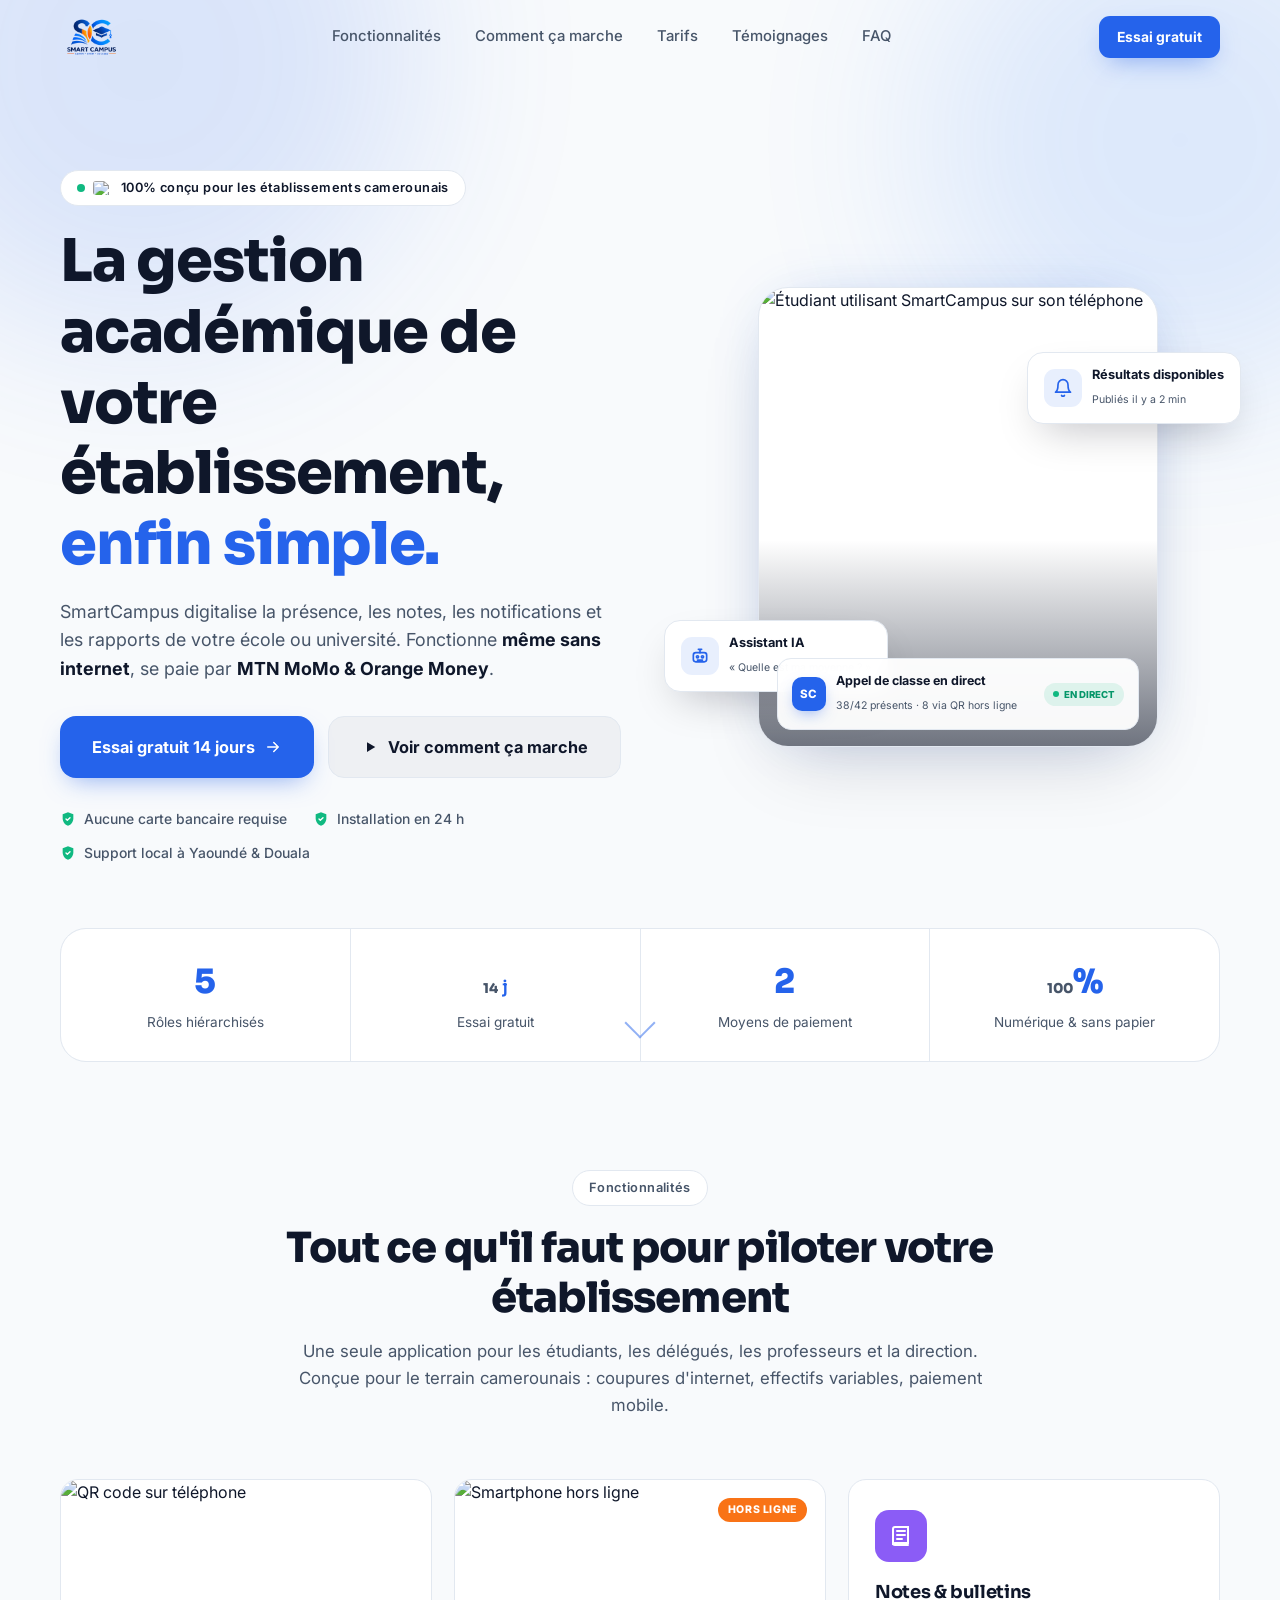
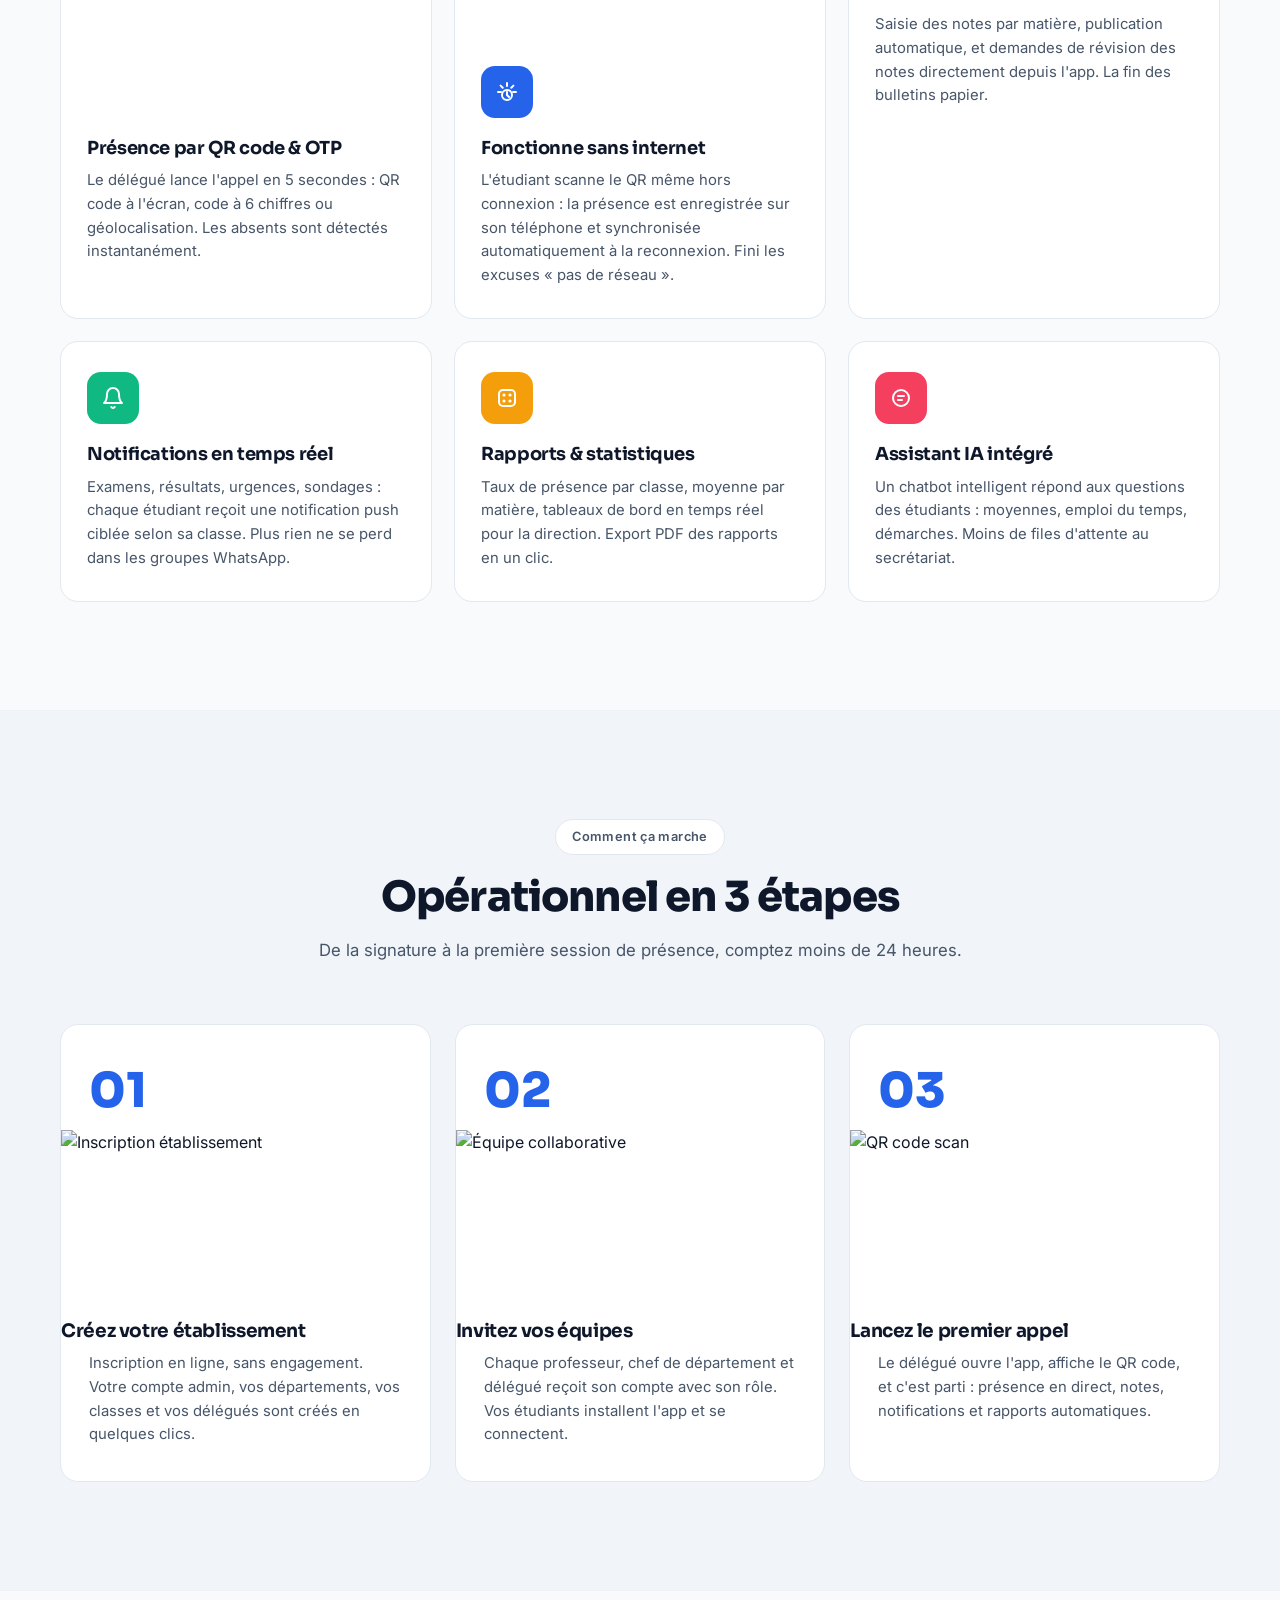
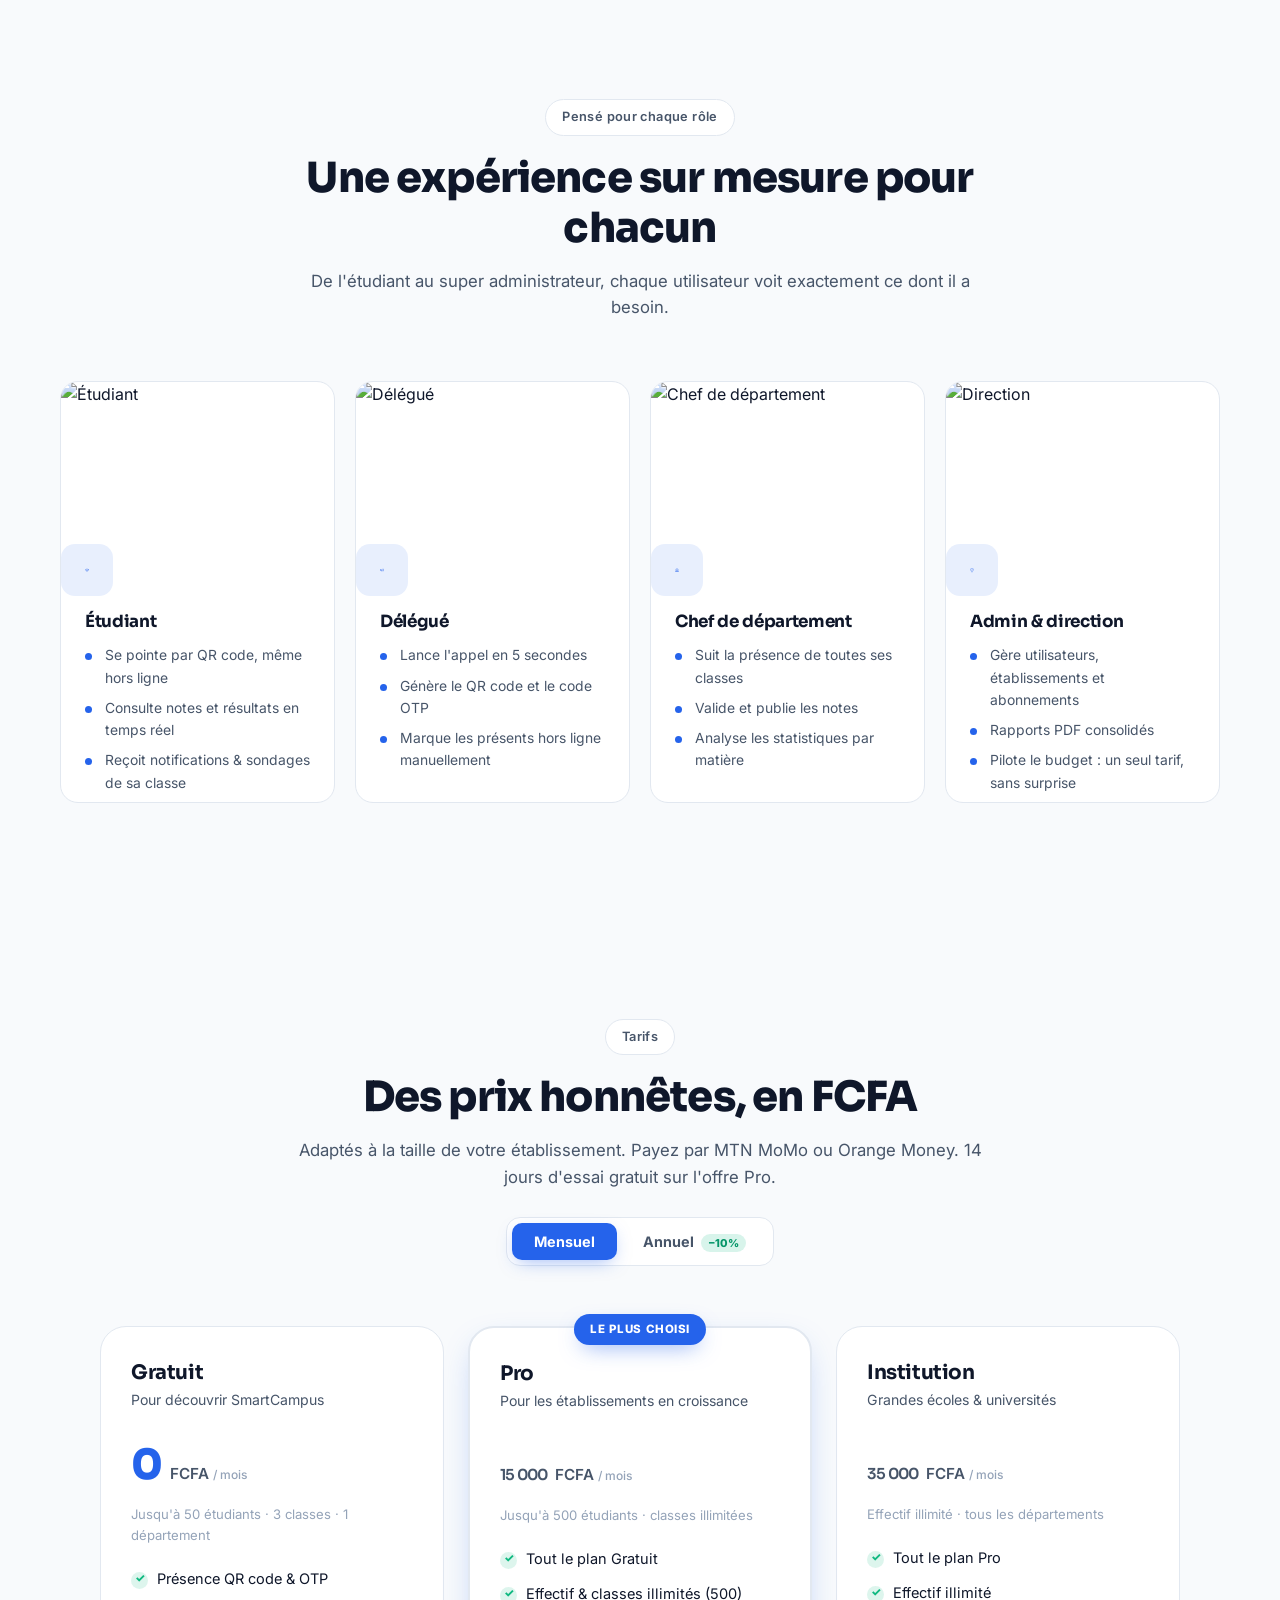
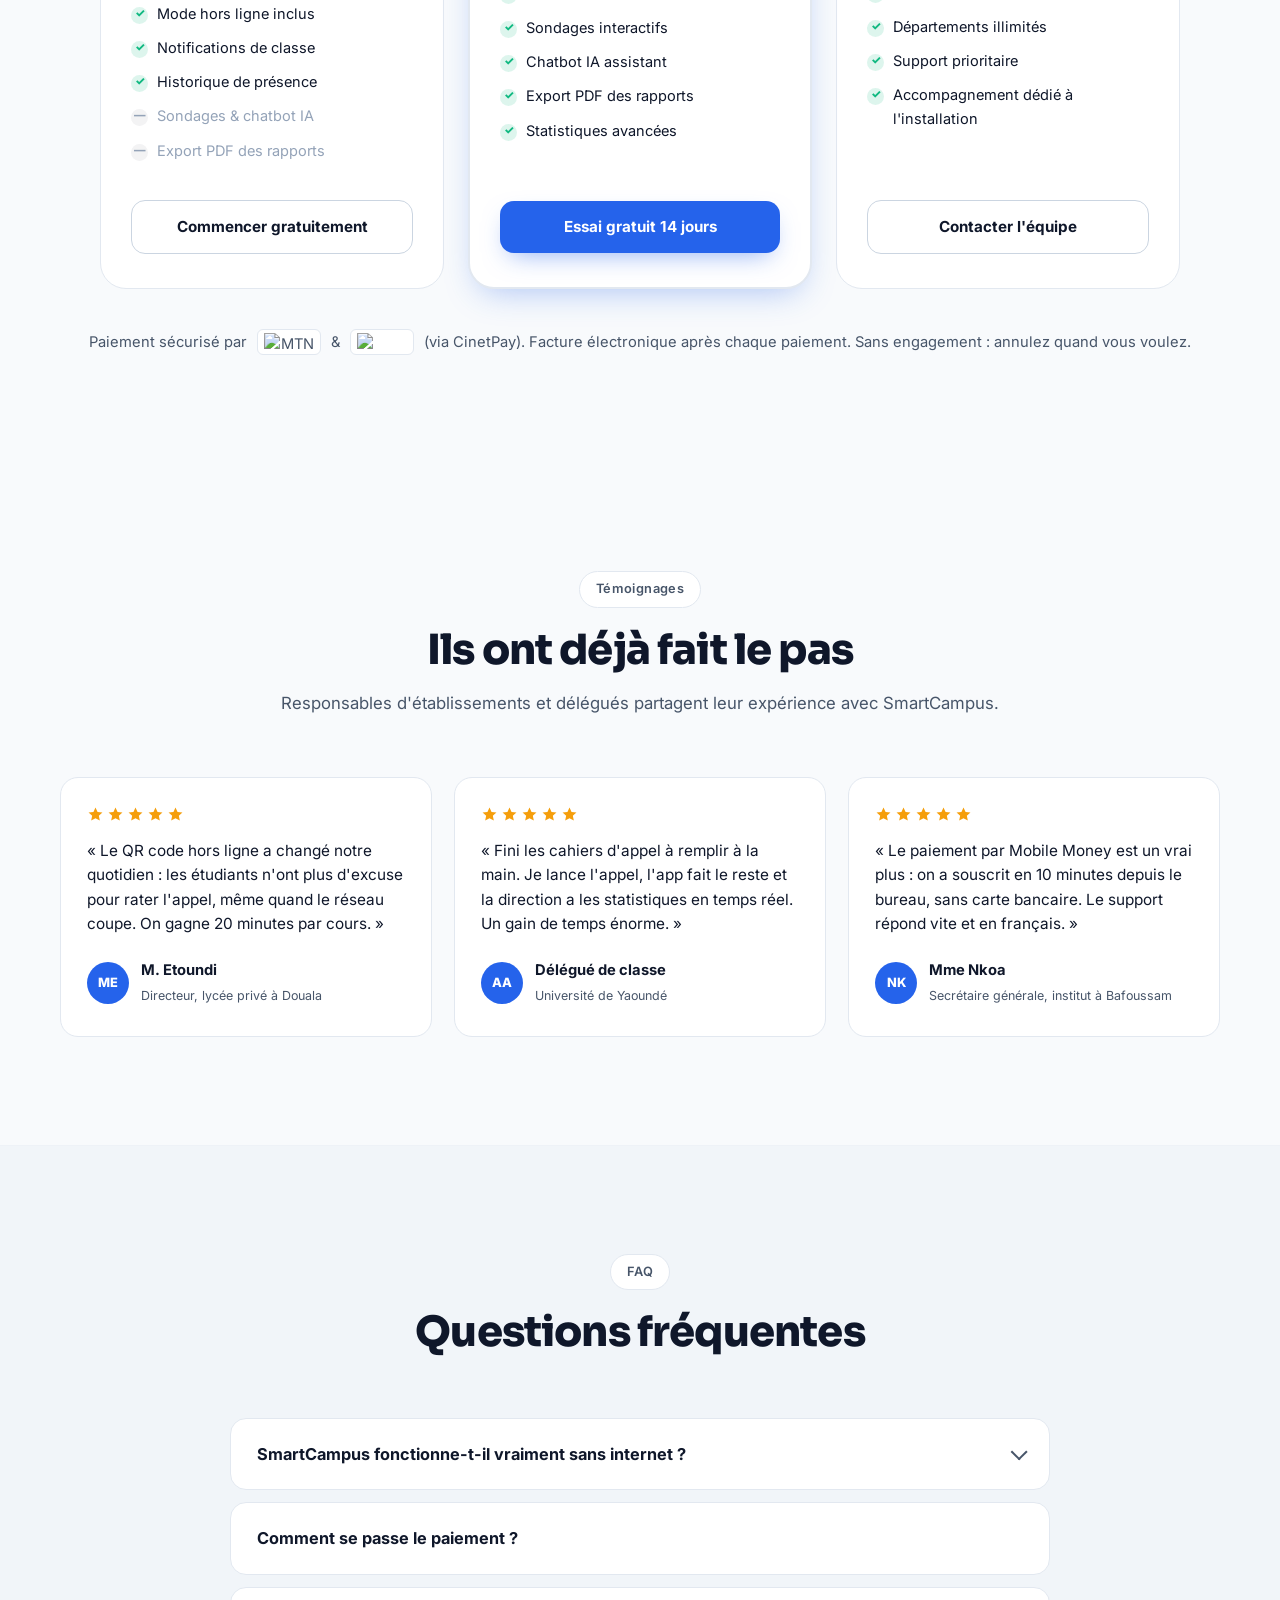
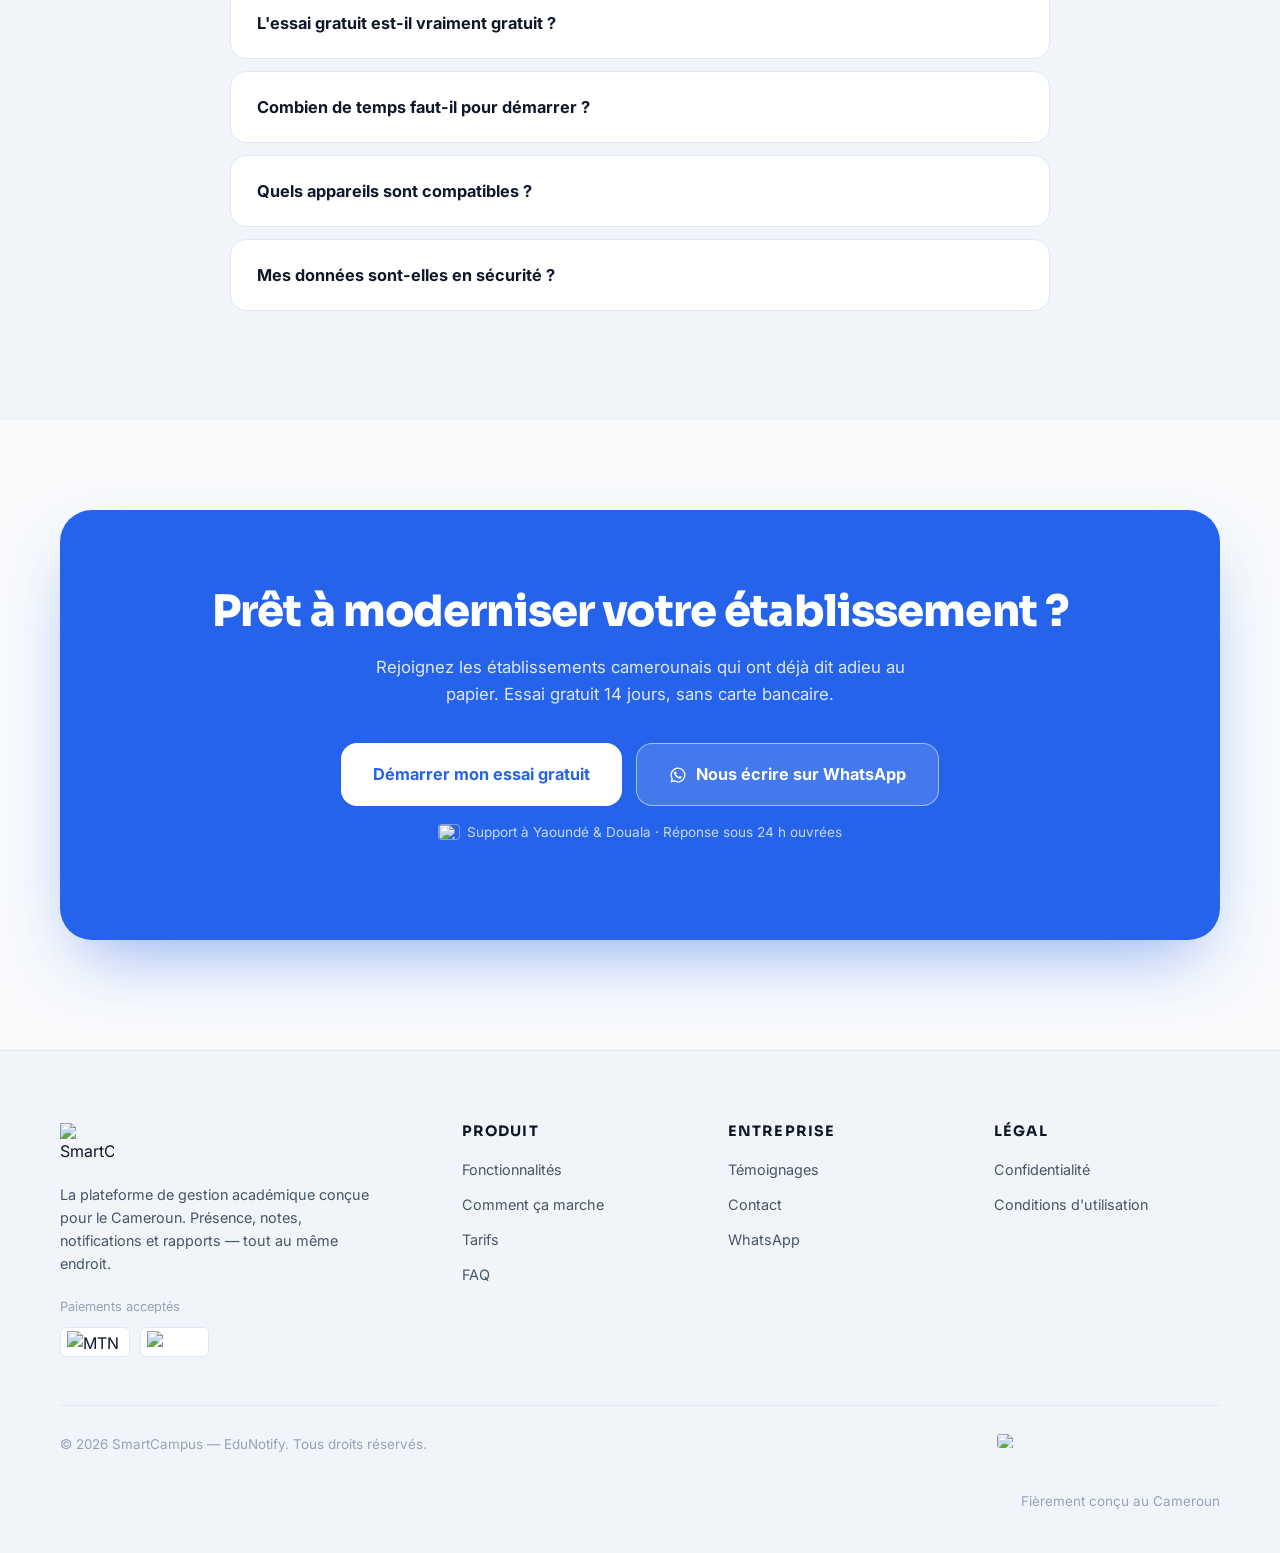
==== smartcampus-landing/index.html @ 7eb68c99 "SmartCampus landing : stats uniformisées, images réelles, animations interactives - Barre de stats c" ====
<!DOCTYPE html>
<html lang="fr">
<head>
  <meta charset="UTF-8" />
  <meta name="viewport" content="width=device-width, initial-scale=1.0" />
  <title>SmartCampus — La plateforme de gestion académique n°1 au Cameroun</title>
  <meta name="description" content="SmartCampus digitalise votre établissement : présence par QR code même hors ligne, notes, notifications, chatbot IA et rapports. Essai gratuit 14 jours. Paiement MTN MoMo & Orange Money." />
  <meta name="theme-color" content="#0b1020" />
  <link rel="canonical" href="https://smartcampus.cm/" />

  <!-- Open Graph -->
  <meta property="og:type" content="website" />
  <meta property="og:title" content="SmartCampus — La gestion académique, simplifiée" />
  <meta property="og:description" content="Présence par QR code (même hors ligne), notes, notifications, chatbot IA. Essai gratuit 14 jours — paiement MTN MoMo & Orange Money." />
  <meta property="og:locale" content="fr_CM" />

  <!-- Favicon SVG -->
  <link rel="icon" href="data:image/svg+xml,%3Csvg xmlns='http://www.w3.org/2000/svg' viewBox='0 0 64 64'%3E%3Crect width='64' height='64' rx='14' fill='%2306b6d4'/%3E%3Cpath d='M20 44V20l24 24V20' stroke='white' stroke-width='5' fill='none' stroke-linecap='round' stroke-linejoin='round'/%3E%3C/svg%3E" />

  <!-- Google Fonts -->
  <link rel="preconnect" href="https://fonts.googleapis.com" />
  <link rel="preconnect" href="https://fonts.gstatic.com" crossorigin />
  <link href="https://fonts.googleapis.com/css2?family=Inter:wght@400;500;600;700;800&family=Sora:wght@600;700;800&display=swap" rel="stylesheet" />

  <link rel="stylesheet" href="css/styles.css" />

  <!-- JSON-LD -->
  <script type="application/ld+json">
  {
    "@context": "https://schema.org",
    "@type": "SoftwareApplication",
    "name": "SmartCampus",
    "operatingSystem": "Android, Web",
    "applicationCategory": "EducationApplication",
    "description": "Plateforme de gestion académique pour les établissements scolaires et universitaires au Cameroun : présence par QR code, notes, notifications, chatbot IA.",
    "offers": {
      "@type": "Offer",
      "priceCurrency": "XAF",
      "price": "15000",
      "description": "À partir de 15 000 FCFA/mois — essai gratuit 14 jours"
    },
    "aggregateRating": { "@type": "AggregateRating", "ratingValue": "4.8", "ratingCount": "127" }
  }
  </script>
</head>
<body>

  <!-- ═══════════ NAVBAR ═══════════ -->
  <header class="nav" id="nav">
    <div class="container nav__inner">
      <a href="#accueil" class="brand" aria-label="SmartCampus — accueil">
        <img class="brand__logo" src="assets/adapter.png" alt="SmartCampus" width="63" height="42" />
      </a>

      <nav class="nav__links" id="navLinks" aria-label="Navigation principale">
        <a href="#fonctionnalites">Fonctionnalités</a>
        <a href="#methode">Comment ça marche</a>
        <a href="#tarifs">Tarifs</a>
        <a href="#temoignages">Témoignages</a>
        <a href="#faq">FAQ</a>
      </nav>

      <div class="nav__actions">
        <a href="#essai" class="btn btn--primary btn--sm">Essai gratuit</a>
        <button class="nav__burger" id="navBurger" aria-label="Ouvrir le menu" aria-expanded="false" aria-controls="navLinks">
          <span></span><span></span><span></span>
        </button>
      </div>
    </div>
  </header>

  <main id="accueil">
    <!-- ═══════════ HERO ═══════════ -->
    <section class="hero">
      <div class="hero__bg" aria-hidden="true">
        <div class="hero__blob hero__blob--1"></div>
        <div class="hero__blob hero__blob--2"></div>
      </div>

      <div class="container hero__inner">
        <div class="hero__content">
          <span class="badge badge--pill reveal">
            <span class="badge__dot" aria-hidden="true"></span>
            <img class="flag" src="https://flagcdn.com/w40/cm.png" alt="Drapeau du Cameroun" width="20" height="14" />
            100% conçu pour les établissements camerounais
          </span>

          <h1 class="hero__title reveal">
            La gestion académique de votre établissement, <span class="accent">enfin simple.</span>
          </h1>

          <p class="hero__subtitle reveal">
            SmartCampus digitalise la présence, les notes, les notifications et les rapports
            de votre école ou université. Fonctionne <strong>même sans internet</strong>,
            se paie par <strong>MTN MoMo &amp; Orange Money</strong>.
          </p>

          <div class="hero__cta reveal">
            <a href="#essai" class="btn btn--primary btn--lg">
              Essai gratuit 14 jours
              <svg width="18" height="18" viewBox="0 0 24 24" fill="none" aria-hidden="true"><path d="M5 12h14M13 6l6 6-6 6" stroke="currentColor" stroke-width="2" stroke-linecap="round" stroke-linejoin="round"/></svg>
            </a>
            <a href="#methode" class="btn btn--glass btn--lg">
              <svg width="18" height="18" viewBox="0 0 24 24" fill="currentColor" aria-hidden="true"><path d="M8 5.5v13l11-6.5-11-6.5z"/></svg>
              Voir comment ça marche
            </a>
          </div>

          <ul class="hero__proof reveal">
            <li><svg viewBox="0 0 24 24" width="16" height="16" aria-hidden="true"><path d="M12 2 4 5v6c0 5.25 3.4 10.15 8 11 4.6-.85 8-5.75 8-11V5l-8-3z" fill="currentColor"/><path d="M9 12l2 2 4-4" stroke="#fff" stroke-width="2" stroke-linecap="round" stroke-linejoin="round" fill="none"/></svg> Aucune carte bancaire requise</li>
            <li><svg viewBox="0 0 24 24" width="16" height="16" aria-hidden="true"><path d="M12 2 4 5v6c0 5.25 3.4 10.15 8 11 4.6-.85 8-5.75 8-11V5l-8-3z" fill="currentColor"/><path d="M9 12l2 2 4-4" stroke="#fff" stroke-width="2" stroke-linecap="round" stroke-linejoin="round" fill="none"/></svg> Installation en 24 h</li>
            <li><svg viewBox="0 0 24 24" width="16" height="16" aria-hidden="true"><path d="M12 2 4 5v6c0 5.25 3.4 10.15 8 11 4.6-.85 8-5.75 8-11V5l-8-3z" fill="currentColor"/><path d="M9 12l2 2 4-4" stroke="#fff" stroke-width="2" stroke-linecap="round" stroke-linejoin="round" fill="none"/></svg> Support local à Yaoundé &amp; Douala</li>
          </ul>
        </div>

        <!-- Photo téléphone réaliste -->
        <div class="hero__visual reveal">
          <figure class="hero__phone">
            <img
              src="https://images.unsplash.com/photo-1512941937669-90a1b58e7e9c?auto=format&fit=crop&w=900&q=80"
              alt="Étudiant utilisant SmartCampus sur son téléphone"
              width="400" height="460"
              loading="lazy"
            />
            <figcaption class="hero__phone-caption">
              <span class="sc">SC</span>
              <div>
                <strong>Appel de classe en direct</strong>
                <small>38/42 présents · 8 via QR hors ligne</small>
              </div>
              <span class="hero__phone-live"><i></i> EN DIRECT</span>
            </figcaption>
          </figure>

          <div class="hero__float hero__float--notif">
            <span class="hero__float-icon">
              <svg viewBox="0 0 24 24" fill="none" stroke="currentColor" stroke-width="2" stroke-linecap="round" stroke-linejoin="round" aria-hidden="true"><path d="M18 8a6 6 0 0 0-12 0c0 7-3 9-3 9h18s-3-2-3-9"/><path d="M13.7 21a2 2 0 0 1-3.4 0"/></svg>
            </span>
            <div>
              <strong>Résultats disponibles</strong>
              <small>Publiés il y a 2 min</small>
            </div>
          </div>
          <div class="hero__float hero__float--chat">
            <span class="hero__float-icon">
              <svg viewBox="0 0 24 24" fill="none" stroke="currentColor" stroke-width="2" stroke-linecap="round" stroke-linejoin="round" aria-hidden="true"><rect x="4" y="8" width="16" height="11" rx="3"/><path d="M12 8V4m-2 0h4"/><circle cx="9" cy="13" r="1.3"/><circle cx="15" cy="13" r="1.3"/><path d="M9 17h6"/></svg>
            </span>
            <div>
              <strong>Assistant IA</strong>
              <small>« Quelle est ma moyenne ? »</small>
            </div>
          </div>
        </div>
      </div>

      <!-- Barre de stats -->
      <div class="container">          <div class="hero__stats reveal">
          <div class="hero__stat">
            <strong class="count" data-count="5">0</strong>
            <span>Rôles hiérarchisés</span>
          </div>
          <div class="hero__stat">
            <strong><span class="count" data-count="14">0</span><small> j</small></strong>
            <span>Essai gratuit</span>
          </div>
          <div class="hero__stat">
            <strong class="count" data-count="2">0</strong>
            <span>Moyens de paiement</span>
          </div>
          <div class="hero__stat">
            <strong><span class="count" data-count="100">0</span>%</strong>
            <span>Numérique & sans papier</span>
          </div>
        </div>
      </div>
    </section>

    <!-- ═══════════ FONCTIONNALITÉS ═══════════ -->
    <section class="section" id="fonctionnalites">
      <div class="container">
        <div class="section__head reveal">
          <span class="badge">Fonctionnalités</span>
          <h2>Tout ce qu'il faut pour piloter votre établissement</h2>
          <p>Une seule application pour les étudiants, les délégués, les professeurs et la direction. Conçue pour le terrain camerounais : coupures d'internet, effectifs variables, paiement mobile.</p>
        </div>

        <div class="features">
          <article class="feature feature--img reveal">
            <div class="feature__img"><img src="https://images.unsplash.com/photo-1600132806370-bf17e65e942f?auto=format&fit=crop&w=600&q=80" alt="QR code sur téléphone" width="400" height="200" loading="lazy" /></div>
            <div class="feature__body">
              <span class="feature__icon feature__icon--indigo">
                <svg viewBox="0 0 24 24" width="24" height="24" fill="none" aria-hidden="true"><rect x="3" y="3" width="18" height="18" rx="4" stroke="currentColor" stroke-width="2"/><path d="M8 8h8M8 12h8M8 16h5" stroke="currentColor" stroke-width="2" stroke-linecap="round"/></svg>
              </span>
              <h3>Présence par QR code &amp; OTP</h3>
              <p>Le délégué lance l'appel en 5 secondes : QR code à l'écran, code à 6 chiffres ou géolocalisation. Les absents sont détectés instantanément.</p>
            </div>
          </article>

          <article class="feature feature--hot feature--img reveal">
            <span class="feature__tag">Hors ligne</span>
            <div class="feature__img"><img src="https://images.unsplash.com/photo-1512941937669-90a1b58e7e9c?auto=format&fit=crop&w=600&q=80" alt="Smartphone hors ligne" width="400" height="200" loading="lazy" /></div>
            <div class="feature__body">
              <span class="feature__icon feature__icon--cyan">
                <svg viewBox="0 0 24 24" width="24" height="24" fill="none" aria-hidden="true"><path d="M12 3v3M5.6 5.6l2.1 2.1M3 12h3M18.4 5.6l-2.1 2.1M21 12h-3" stroke="currentColor" stroke-width="2" stroke-linecap="round"/><circle cx="12" cy="15" r="5" stroke="currentColor" stroke-width="2"/><path d="M12 12v3l2 2" stroke="currentColor" stroke-width="2" stroke-linecap="round"/></svg>
              </span>
              <h3>Fonctionne sans internet</h3>
              <p>L'étudiant scanne le QR même hors connexion : la présence est enregistrée sur son téléphone et synchronisée automatiquement à la reconnexion. Fini les excuses « pas de réseau ».</p>
            </div>
          </article>

          <article class="feature reveal">
            <span class="feature__icon feature__icon--violet">
              <svg viewBox="0 0 24 24" width="24" height="24" fill="none" aria-hidden="true"><path d="M4 19V5a2 2 0 0 1 2-2h13v16H6a2 2 0 0 0-2 2zm0 0a2 2 0 0 0 2 2h13" stroke="currentColor" stroke-width="2" stroke-linecap="round"/><path d="M8 7h8M8 11h8M8 15h5" stroke="currentColor" stroke-width="2" stroke-linecap="round"/></svg>
            </span>
            <h3>Notes &amp; bulletins</h3>
            <p>Saisie des notes par matière, publication automatique, et demandes de révision des notes directement depuis l'app. La fin des bulletins papier.</p>
          </article>

          <article class="feature reveal">
            <span class="feature__icon feature__icon--green">
              <svg viewBox="0 0 24 24" width="24" height="24" fill="none" aria-hidden="true"><path d="M18 8a6 6 0 0 0-12 0c0 7-3 9-3 9h18s-3-2-3-9" stroke="currentColor" stroke-width="2" stroke-linecap="round" stroke-linejoin="round"/><path d="M13.7 21a2 2 0 0 1-3.4 0" stroke="currentColor" stroke-width="2" stroke-linecap="round"/></svg>
            </span>
            <h3>Notifications en temps réel</h3>
            <p>Examens, résultats, urgences, sondages : chaque étudiant reçoit une notification push ciblée selon sa classe. Plus rien ne se perd dans les groupes WhatsApp.</p>
          </article>

          <article class="feature reveal">
            <span class="feature__icon feature__icon--amber">
              <svg viewBox="0 0 24 24" width="24" height="24" fill="none" aria-hidden="true"><rect x="4" y="4" width="16" height="16" rx="4" stroke="currentColor" stroke-width="2"/><circle cx="9" cy="9" r="1.6" fill="currentColor"/><circle cx="15" cy="9" r="1.6" fill="currentColor"/><circle cx="9" cy="15" r="1.6" fill="currentColor"/><circle cx="15" cy="15" r="1.6" fill="currentColor"/></svg>
            </span>
            <h3>Rapports &amp; statistiques</h3>
            <p>Taux de présence par classe, moyenne par matière, tableaux de bord en temps réel pour la direction. Export PDF des rapports en un clic.</p>
          </article>

          <article class="feature reveal">
            <span class="feature__icon feature__icon--rose">
              <svg viewBox="0 0 24 24" width="24" height="24" fill="none" aria-hidden="true"><rect x="4" y="4" width="16" height="16" rx="8" stroke="currentColor" stroke-width="2"/><path d="M9 10h6M9 14h4" stroke="currentColor" stroke-width="2" stroke-linecap="round"/></svg>
            </span>
            <h3>Assistant IA intégré</h3>
            <p>Un chatbot intelligent répond aux questions des étudiants : moyennes, emploi du temps, démarches. Moins de files d'attente au secrétariat.</p>
          </article>
        </div>
      </div>
    </section>

    <!-- ═══════════ COMMENT ÇA MARCHE ═══════════ -->
    <section class="section section--dark" id="methode">
      <div class="container">
        <div class="section__head reveal">
          <span class="badge badge--glass">Comment ça marche</span>
          <h2>Opérationnel en 3 étapes</h2>
          <p>De la signature à la première session de présence, comptez moins de 24 heures.</p>
        </div>

        <div class="steps">
          <div class="step reveal">
            <span class="step__num">01</span>
            <div class="step__img"><img src="https://images.unsplash.com/photo-1554224155-8d04cb21cd6c?auto=format&fit=crop&w=600&q=80" alt="Inscription établissement" width="400" height="220" loading="lazy" /></div>
            <h3>Créez votre établissement</h3>
            <p>Inscription en ligne, sans engagement. Votre compte admin, vos départements, vos classes et vos délégués sont créés en quelques clics.</p>
          </div>
          <div class="step reveal">
            <span class="step__num">02</span>
            <div class="step__img"><img src="https://images.unsplash.com/photo-1522071820081-009f0129c71c?auto=format&fit=crop&w=600&q=80" alt="Équipe collaborative" width="400" height="220" loading="lazy" /></div>
            <h3>Invitez vos équipes</h3>
            <p>Chaque professeur, chef de département et délégué reçoit son compte avec son rôle. Vos étudiants installent l'app et se connectent.</p>
          </div>
          <div class="step reveal">
            <span class="step__num">03</span>
            <div class="step__img"><img src="https://images.unsplash.com/photo-1585435557343-3b092031a831?auto=format&fit=crop&w=600&q=80" alt="QR code scan" width="400" height="220" loading="lazy" /></div>
            <h3>Lancez le premier appel</h3>
            <p>Le délégué ouvre l'app, affiche le QR code, et c'est parti : présence en direct, notes, notifications et rapports automatiques.</p>
          </div>
        </div>
      </div>
    </section>

    <!-- ═══════════ RÔLES ═══════════ -->
    <section class="section" id="roles">
      <div class="container">
        <div class="section__head reveal">
          <span class="badge">Pensé pour chaque rôle</span>
          <h2>Une expérience sur mesure pour chacun</h2>
          <p>De l'étudiant au super administrateur, chaque utilisateur voit exactement ce dont il a besoin.</p>
        </div>

        <div class="roles">
          <article class="role role--img reveal">
            <div class="role__img"><img src="https://images.unsplash.com/photo-1523240795612-9a054b0db644?auto=format&fit=crop&w=400&q=80" alt="Étudiant" width="400" height="200" loading="lazy" /></div>
            <span class="role__icon" aria-hidden="true"><svg viewBox="0 0 24 24" fill="none" stroke="currentColor" stroke-width="2" stroke-linecap="round" stroke-linejoin="round"><path d="M22 10 12 5 2 10l10 5 10-5z"/><path d="M6 12v5c0 1 2.7 2.5 6 2.5s6-1.5 6-2.5v-5"/></svg></span>
            <h3>Étudiant</h3>
            <ul>
              <li>Se pointe par QR code, même hors ligne</li>
              <li>Consulte notes et résultats en temps réel</li>
              <li>Reçoit notifications &amp; sondages de sa classe</li>
            </ul>
          </article>
          <article class="role role--img reveal">
            <div class="role__img"><img src="https://images.unsplash.com/photo-1577896851231-70ef18881754?auto=format&fit=crop&w=400&q=80" alt="Délégué" width="400" height="200" loading="lazy" /></div>
            <span class="role__icon" aria-hidden="true"><svg viewBox="0 0 24 24" fill="none" stroke="currentColor" stroke-width="2" stroke-linecap="round" stroke-linejoin="round"><path d="m3 11 18-5v12L3 14v-3z"/><path d="M11.6 16.8a3 3 0 1 1-5.8-1.6"/></svg></span>
            <h3>Délégué</h3>
            <ul>
              <li>Lance l'appel en 5 secondes</li>
              <li>Génère le QR code et le code OTP</li>
              <li>Marque les présents hors ligne manuellement</li>
            </ul>
          </article>
          <article class="role role--img reveal">
            <div class="role__img"><img src="https://images.unsplash.com/photo-1497366216548-37526070297c?auto=format&fit=crop&w=400&q=80" alt="Chef de département" width="400" height="200" loading="lazy" /></div>
            <span class="role__icon" aria-hidden="true"><svg viewBox="0 0 24 24" fill="none" stroke="currentColor" stroke-width="2" stroke-linecap="round" stroke-linejoin="round"><path d="M3 21h18"/><path d="M5 21V7l7-4 7 4v14"/><path d="M9 21v-6h6v6"/><path d="M9 11h.01M15 11h.01"/></svg></span>
            <h3>Chef de département</h3>
            <ul>
              <li>Suit la présence de toutes ses classes</li>
              <li>Valide et publie les notes</li>
              <li>Analyse les statistiques par matière</li>
            </ul>
          </article>
          <article class="role role--img reveal">
            <div class="role__img"><img src="https://images.unsplash.com/photo-1552664730-d307ca884978?auto=format&fit=crop&w=400&q=80" alt="Direction" width="400" height="200" loading="lazy" /></div>
            <span class="role__icon" aria-hidden="true"><svg viewBox="0 0 24 24" fill="none" stroke="currentColor" stroke-width="2" stroke-linecap="round" stroke-linejoin="round"><path d="M12 22s8-4 8-10V5l-8-3-8 3v7c0 6 8 10 8 10z"/><path d="m9 12 2 2 4-4"/></svg></span>
            <h3>Admin &amp; direction</h3>
            <ul>
              <li>Gère utilisateurs, établissements et abonnements</li>
              <li>Rapports PDF consolidés</li>
              <li>Pilote le budget : un seul tarif, sans surprise</li>
            </ul>
          </article>
        </div>
      </div>
    </section>

    <!-- ═══════════ TARIFS ═══════════ -->
    <section class="section section--pricing" id="tarifs">
      <div class="container">
        <div class="section__head reveal">
          <span class="badge">Tarifs</span>
          <h2>Des prix honnêtes, en FCFA</h2>
          <p>Adaptés à la taille de votre établissement. Payez par MTN MoMo ou Orange Money. 14 jours d'essai gratuit sur l'offre Pro.</p>

          <div class="toggle reveal" role="group" aria-label="Choisir le cycle de facturation">
            <button class="toggle__btn is-active" data-cycle="mensuel" aria-pressed="true">Mensuel</button>
            <button class="toggle__btn" data-cycle="annuel" aria-pressed="false">Annuel <span class="toggle__save">−10%</span></button>
          </div>
        </div>

        <div class="plans">
          <!-- Gratuit -->
          <article class="plan reveal">
            <h3 class="plan__name">Gratuit</h3>
            <p class="plan__desc">Pour découvrir SmartCampus</p>
            <div class="plan__price">
              <strong>0</strong>
              <span>FCFA <small>/ mois</small></span>
            </div>
            <p class="plan__limit">Jusqu'à 50 étudiants · 3 classes · 1 département</p>
            <ul class="plan__list">
              <li>Présence QR code &amp; OTP</li>
              <li>Mode hors ligne inclus</li>
              <li>Notifications de classe</li>
              <li>Historique de présence</li>
              <li class="plan__list-off">Sondages &amp; chatbot IA</li>
              <li class="plan__list-off">Export PDF des rapports</li>
            </ul>
            <a href="#essai" class="btn btn--outline btn--block">Commencer gratuitement</a>
          </article>

          <!-- Pro (populaire) -->
          <article class="plan plan--popular reveal">
            <span class="plan__popular">Le plus choisi</span>
            <h3 class="plan__name">Pro</h3>
            <p class="plan__desc">Pour les établissements en croissance</p>
            <div class="plan__price">
              <strong><span data-price="mensuel">15 000</span><span data-price="annuel" hidden>150 000</span></strong>
              <span>FCFA <small data-cycle-label>/ mois</small></span>
            </div>
            <p class="plan__limit">Jusqu'à 500 étudiants · classes illimitées</p>
            <ul class="plan__list">
              <li>Tout le plan Gratuit</li>
              <li>Effectif &amp; classes illimités (500)</li>
              <li>Sondages interactifs</li>
              <li>Chatbot IA assistant</li>
              <li>Export PDF des rapports</li>
              <li>Statistiques avancées</li>
            </ul>
            <a href="#essai" class="btn btn--primary btn--block">Essai gratuit 14 jours</a>
          </article>

          <!-- Institution -->
          <article class="plan reveal">
            <h3 class="plan__name">Institution</h3>
            <p class="plan__desc">Grandes écoles &amp; universités</p>
            <div class="plan__price">
              <strong><span data-price="mensuel">35 000</span><span data-price="annuel" hidden>350 000</span></strong>
              <span>FCFA <small data-cycle-label>/ mois</small></span>
            </div>
            <p class="plan__limit">Effectif illimité · tous les départements</p>
            <ul class="plan__list">
              <li>Tout le plan Pro</li>
              <li>Effectif illimité</li>
              <li>Départements illimités</li>
              <li>Support prioritaire</li>
              <li>Accompagnement dédié à l'installation</li>
            </ul>
            <a href="#essai" class="btn btn--outline btn--block">Contacter l'équipe</a>
          </article>
        </div>

        <p class="pricing__note reveal">
          <span>Paiement sécurisé par</span>
          <img class="pay-logo" src="https://upload.wikimedia.org/wikipedia/commons/a/af/MTN_Logo.svg" alt="MTN Mobile Money" width="72" height="26" loading="lazy" />
          <span>&amp;</span>
          <img class="pay-logo" src="https://upload.wikimedia.org/wikipedia/commons/1/19/Logo_Orange_Money.svg" alt="Orange Money" width="72" height="26" loading="lazy" />
          <span>(via CinetPay). Facture électronique après chaque paiement. Sans engagement : annulez quand vous voulez.</span>
        </p>
      </div>
    </section>

    <!-- ═══════════ TÉMOIGNAGES ═══════════ -->
    <section class="section" id="temoignages">
      <div class="container">
        <div class="section__head reveal">
          <span class="badge">Témoignages</span>
          <h2>Ils ont déjà fait le pas</h2>
          <p>Responsables d'établissements et délégués partagent leur expérience avec SmartCampus.</p>
        </div>

        <div class="testimonials">
          <figure class="testimonial reveal">
            <div class="testimonial__stars" aria-label="5 étoiles sur 5"><svg viewBox="0 0 24 24" width="17" height="17" fill="currentColor" aria-hidden="true"><path d="M12 2l2.9 6.3 6.9.8-5.1 4.7 1.4 6.8L12 17.2l-6.1 3.4 1.4-6.8L2.2 9.1l6.9-.8L12 2z"/></svg><svg viewBox="0 0 24 24" width="17" height="17" fill="currentColor" aria-hidden="true"><path d="M12 2l2.9 6.3 6.9.8-5.1 4.7 1.4 6.8L12 17.2l-6.1 3.4 1.4-6.8L2.2 9.1l6.9-.8L12 2z"/></svg><svg viewBox="0 0 24 24" width="17" height="17" fill="currentColor" aria-hidden="true"><path d="M12 2l2.9 6.3 6.9.8-5.1 4.7 1.4 6.8L12 17.2l-6.1 3.4 1.4-6.8L2.2 9.1l6.9-.8L12 2z"/></svg><svg viewBox="0 0 24 24" width="17" height="17" fill="currentColor" aria-hidden="true"><path d="M12 2l2.9 6.3 6.9.8-5.1 4.7 1.4 6.8L12 17.2l-6.1 3.4 1.4-6.8L2.2 9.1l6.9-.8L12 2z"/></svg><svg viewBox="0 0 24 24" width="17" height="17" fill="currentColor" aria-hidden="true"><path d="M12 2l2.9 6.3 6.9.8-5.1 4.7 1.4 6.8L12 17.2l-6.1 3.4 1.4-6.8L2.2 9.1l6.9-.8L12 2z"/></svg></div>
            <blockquote>
              « Le QR code hors ligne a changé notre quotidien : les étudiants n'ont plus d'excuse pour rater l'appel, même quand le réseau coupe. On gagne 20 minutes par cours. »
            </blockquote>
            <figcaption>
              <span class="testimonial__avatar">ME</span>
              <div>
                <strong>M. Etoundi</strong>
                <small>Directeur, lycée privé à Douala</small>
              </div>
            </figcaption>
          </figure>

          <figure class="testimonial reveal">
            <div class="testimonial__stars" aria-label="5 étoiles sur 5"><svg viewBox="0 0 24 24" width="17" height="17" fill="currentColor" aria-hidden="true"><path d="M12 2l2.9 6.3 6.9.8-5.1 4.7 1.4 6.8L12 17.2l-6.1 3.4 1.4-6.8L2.2 9.1l6.9-.8L12 2z"/></svg><svg viewBox="0 0 24 24" width="17" height="17" fill="currentColor" aria-hidden="true"><path d="M12 2l2.9 6.3 6.9.8-5.1 4.7 1.4 6.8L12 17.2l-6.1 3.4 1.4-6.8L2.2 9.1l6.9-.8L12 2z"/></svg><svg viewBox="0 0 24 24" width="17" height="17" fill="currentColor" aria-hidden="true"><path d="M12 2l2.9 6.3 6.9.8-5.1 4.7 1.4 6.8L12 17.2l-6.1 3.4 1.4-6.8L2.2 9.1l6.9-.8L12 2z"/></svg><svg viewBox="0 0 24 24" width="17" height="17" fill="currentColor" aria-hidden="true"><path d="M12 2l2.9 6.3 6.9.8-5.1 4.7 1.4 6.8L12 17.2l-6.1 3.4 1.4-6.8L2.2 9.1l6.9-.8L12 2z"/></svg><svg viewBox="0 0 24 24" width="17" height="17" fill="currentColor" aria-hidden="true"><path d="M12 2l2.9 6.3 6.9.8-5.1 4.7 1.4 6.8L12 17.2l-6.1 3.4 1.4-6.8L2.2 9.1l6.9-.8L12 2z"/></svg></div>
            <blockquote>
              « Fini les cahiers d'appel à remplir à la main. Je lance l'appel, l'app fait le reste et la direction a les statistiques en temps réel. Un gain de temps énorme. »
            </blockquote>
            <figcaption>
              <span class="testimonial__avatar">AA</span>
              <div>
                <strong>Délégué de classe</strong>
                <small>Université de Yaoundé</small>
              </div>
            </figcaption>
          </figure>

          <figure class="testimonial reveal">
            <div class="testimonial__stars" aria-label="5 étoiles sur 5"><svg viewBox="0 0 24 24" width="17" height="17" fill="currentColor" aria-hidden="true"><path d="M12 2l2.9 6.3 6.9.8-5.1 4.7 1.4 6.8L12 17.2l-6.1 3.4 1.4-6.8L2.2 9.1l6.9-.8L12 2z"/></svg><svg viewBox="0 0 24 24" width="17" height="17" fill="currentColor" aria-hidden="true"><path d="M12 2l2.9 6.3 6.9.8-5.1 4.7 1.4 6.8L12 17.2l-6.1 3.4 1.4-6.8L2.2 9.1l6.9-.8L12 2z"/></svg><svg viewBox="0 0 24 24" width="17" height="17" fill="currentColor" aria-hidden="true"><path d="M12 2l2.9 6.3 6.9.8-5.1 4.7 1.4 6.8L12 17.2l-6.1 3.4 1.4-6.8L2.2 9.1l6.9-.8L12 2z"/></svg><svg viewBox="0 0 24 24" width="17" height="17" fill="currentColor" aria-hidden="true"><path d="M12 2l2.9 6.3 6.9.8-5.1 4.7 1.4 6.8L12 17.2l-6.1 3.4 1.4-6.8L2.2 9.1l6.9-.8L12 2z"/></svg><svg viewBox="0 0 24 24" width="17" height="17" fill="currentColor" aria-hidden="true"><path d="M12 2l2.9 6.3 6.9.8-5.1 4.7 1.4 6.8L12 17.2l-6.1 3.4 1.4-6.8L2.2 9.1l6.9-.8L12 2z"/></svg></div>
            <blockquote>
              « Le paiement par Mobile Money est un vrai plus : on a souscrit en 10 minutes depuis le bureau, sans carte bancaire. Le support répond vite et en français. »
            </blockquote>
            <figcaption>
              <span class="testimonial__avatar">NK</span>
              <div>
                <strong>Mme Nkoa</strong>
                <small>Secrétaire générale, institut à Bafoussam</small>
              </div>
            </figcaption>
          </figure>
        </div>
      </div>
    </section>

    <!-- ═══════════ FAQ ═══════════ -->
    <section class="section section--dark" id="faq">
      <div class="container container--narrow">
        <div class="section__head reveal">
          <span class="badge badge--glass">FAQ</span>
          <h2>Questions fréquentes</h2>
        </div>

        <div class="faq reveal">
          <details class="faq__item">
            <summary>SmartCampus fonctionne-t-il vraiment sans internet ?<span class="faq__chevron" aria-hidden="true"></span></summary>
            <p>Oui. L'étudiant scanne le QR code du délégué même hors connexion : la présence est stockée sur son téléphone et synchronisée automatiquement dès qu'il retrouve le réseau. C'est une fonctionnalité conçue spécifiquement pour les réalités camerounaises.</p>
          </details>
          <details class="faq__item">
            <summary>Comment se passe le paiement ?</summary>
            <p>Par MTN Mobile Money ou Orange Money, directement depuis l'application, via la plateforme sécurisée CinetPay. Choisissez le cycle mensuel ou annuel, payez, et recevez votre facture électronique. Pas de carte bancaire nécessaire.</p>
          </details>
          <details class="faq__item">
            <summary>L'essai gratuit est-il vraiment gratuit ?</summary>
            <p>Oui — 14 jours complets sur l'offre Pro, sans carte bancaire et sans engagement. À la fin de l'essai, choisissez l'offre qui correspond à la taille de votre établissement ou repassez au plan Gratuit.</p>
          </details>
          <details class="faq__item">
            <summary>Combien de temps faut-il pour démarrer ?</summary>
            <p>Moins de 24 heures. Après votre inscription, vous créez vos départements et classes, invitez vos équipes, et le premier appel peut être lancé le jour même. Un accompagnement est proposé sur l'offre Institution.</p>
          </details>
          <details class="faq__item">
            <summary>Quels appareils sont compatibles ?</summary>
            <p>L'application mobile tourne sur Android. L'espace direction est accessible depuis n'importe quel navigateur (PC, tablette, téléphone). Les étudiants n'ont besoin que d'un smartphone Android.</p>
          </details>
          <details class="faq__item">
            <summary>Mes données sont-elles en sécurité ?</summary>
            <p>Oui. Chaque utilisateur n'accède qu'aux données de son rôle (contrôle d'accès par rôle), les connexions sont sécurisées, et les données sont hébergées sur des serveurs fiables. Les notes et présences ne sont jamais partagées en dehors de votre établissement.</p>
          </details>
        </div>
      </div>
    </section>

    <!-- ═══════════ CTA FINAL ═══════════ -->
    <section class="cta" id="essai">
      <div class="container">
        <div class="cta__card reveal">
          <h2>Prêt à moderniser votre établissement ?</h2>
          <p>Rejoignez les établissements camerounais qui ont déjà dit adieu au papier. Essai gratuit 14 jours, sans carte bancaire.</p>
          <div class="cta__buttons">
            <a href="mailto:sergende695@gmail.com?subject=Demande%20d%27essai%20SmartCampus" class="btn btn--light btn--lg">Démarrer mon essai gratuit</a>
            <a href="https://wa.me/237687999283?text=Bonjour%2C%20je%20souhaite%20d%C3%A9couvrir%20SmartCampus" class="btn btn--glass btn--lg" target="_blank" rel="noopener">
              <svg width="18" height="18" viewBox="0 0 24 24" fill="currentColor" aria-hidden="true"><path d="M12 2a10 10 0 0 0-8.6 15.1L2 22l5-1.3A10 10 0 1 0 12 2zm0 18.2a8.2 8.2 0 0 1-4.2-1.2l-.3-.2-3 .8.8-2.9-.2-.3A8.2 8.2 0 1 1 12 20.2zm4.5-6.1c-.2-.1-1.5-.7-1.7-.8s-.4-.1-.6.1-.7.8-.8 1-.3.2-.5.1a6.7 6.7 0 0 1-3.4-2.9c-.3-.4.3-.4.7-1.4.1-.2 0-.4 0-.5s-.6-1.4-.8-1.9-.4-.4-.6-.4h-.5a.9.9 0 0 0-.7.3 2.8 2.8 0 0 0-.9 2.1 4.9 4.9 0 0 0 1 2.6 11.1 11.1 0 0 0 4.3 3.8c.6.3 1.1.4 1.5.6.6.2 1.2.2 1.6.1a2.6 2.6 0 0 0 1.7-1.2 2 2 0 0 0 .1-1.2c-.1-.1-.2-.2-.4-.3z"/></svg>
              Nous écrire sur WhatsApp
            </a>
          </div>
          <p class="cta__micro"><img class="flag" src="https://flagcdn.com/w40/cm.png" alt="Drapeau du Cameroun" width="20" height="14" /> Support à Yaoundé &amp; Douala · Réponse sous 24 h ouvrées</p>
        </div>
      </div>
    </section>
  </main>

  <!-- ═══════════ FOOTER ═══════════ -->
  <footer class="footer">
    <div class="container">
      <div class="footer__grid">
        <div class="footer__brand">
          <a href="#accueil" class="brand">
            <img class="brand__logo" src="https://raw.githubusercontent.com/developper237/Edunotify-mobile/main/lib/assets/logos/adapter.png" alt="SmartCampus" width="54" height="36" />
          </a>
          <p>La plateforme de gestion académique conçue pour le Cameroun. Présence, notes, notifications et rapports — tout au même endroit.</p>
          <div class="footer__pay">
            <span>Paiements acceptés</span>
            <div class="footer__pay-badges">
              <img class="pay-logo" src="https://upload.wikimedia.org/wikipedia/commons/a/af/MTN_Logo.svg" alt="MTN Mobile Money" width="76" height="30" loading="lazy" />
              <img class="pay-logo" src="https://upload.wikimedia.org/wikipedia/commons/1/19/Logo_Orange_Money.svg" alt="Orange Money" width="76" height="30" loading="lazy" />
            </div>
          </div>
        </div>

        <nav class="footer__col" aria-label="Produit">
          <h4>Produit</h4>
          <a href="#fonctionnalites">Fonctionnalités</a>
          <a href="#methode">Comment ça marche</a>
          <a href="#tarifs">Tarifs</a>
          <a href="#faq">FAQ</a>
        </nav>

        <nav class="footer__col" aria-label="Entreprise">
          <h4>Entreprise</h4>
          <a href="#temoignages">Témoignages</a>
          <a href="mailto:sergende695@gmail.com">Contact</a>
          <a href="https://wa.me/237687999283" target="_blank" rel="noopener">WhatsApp</a>
        </nav>

        <nav class="footer__col" aria-label="Légal">
          <h4>Légal</h4>
          <a href="#faq">Confidentialité</a>
          <a href="#faq">Conditions d'utilisation</a>
        </nav>
      </div>

      <div class="footer__bottom">
        <p>© <span id="year">2026</span> SmartCampus — EduNotify. Tous droits réservés.</p>
        <p class="footer__flag"><img class="flag" src="https://flagcdn.com/w40/cm.png" alt="Drapeau du Cameroun" width="20" height="14" /> Fièrement conçu au Cameroun</p>
      </div>
    </div>
  </footer>

  <script src="js/main.js"></script>
</body>
</html>
---- smartcampus-landing/css/styles.css ----
/* ═══════════════════════════════════════════════════════════════
   SmartCampus — Landing page v3 (thème clair)
   Palette du logo : bleu roi #2563eb (primaire) + orange #f97316
   Fonds clairs, zéro dégradé, bordures neutres
   ═══════════════════════════════════════════════════════════════ */

:root {
  /* Couleurs du logo de l'app */
  --primary:     #2563eb;
  --primary-dark:#1d4ed8;
  --green:       #10b981;
  --orange:      #f97316;
  --violet:      #8b5cf6;
  --blue:        #3b82f6;
  --red:         #f43f5e;
  --yellow:      #f59e0b;

  /* Thème clair */
  --bg:          #f8fafc;
  --bg-alt:      #f1f5f9;
  --card:        #ffffff;
  --card-2:      #f8fafc;
  --border:      #e2e8f0;
  --border-soft: #eef2f7;

  --text:        #0f172a;
  --text-muted:  #475569;
  --text-faint:  #94a3b8;

  --font-display: 'Sora', system-ui, sans-serif;
  --font-body:    'Inter', system-ui, sans-serif;

  --radius: 18px;
  --radius-lg: 26px;
  --shadow-lg: 0 30px 80px -25px rgba(2, 6, 23, .18);
  --shadow-brand: 0 12px 34px -12px rgba(37, 99, 235, .4);

  --container: 1160px;
  --nav-h: 74px;
}

/* ── Reset ────────────────────────────────────────────────────── */
*, *::before, *::after { box-sizing: border-box; margin: 0; padding: 0; }
html { scroll-behavior: smooth; scroll-padding-top: calc(var(--nav-h) + 12px); }
body {
  font-family: var(--font-body);
  background: var(--bg);
  color: var(--text);
  line-height: 1.6;
  -webkit-font-smoothing: antialiased;
  overflow-x: hidden;
}
img, svg { display: block; max-width: 100%; }
a { color: inherit; text-decoration: none; }
ul { list-style: none; }
button { font-family: inherit; cursor: pointer; }
h1, h2, h3, h4 { font-family: var(--font-display); line-height: 1.2; letter-spacing: -.02em; }

.container { width: min(var(--container), 92%); margin-inline: auto; }
.container--narrow { max-width: 820px; }

/* Texte accent (couleur unie) */
.accent { color: var(--primary); }

/* ── Badges ───────────────────────────────────────────────────── */
.badge {
  display: inline-flex;
  align-items: center;
  gap: 8px;
  font-size: .8rem;
  font-weight: 600;
  letter-spacing: .03em;
  padding: 7px 16px;
  border-radius: 999px;
  color: var(--text-muted);
  background: var(--card);
  border: 1px solid var(--border);
}
.badge--pill { color: var(--text); }
.badge--glass { background: var(--card); color: var(--text-muted); }
.flag {
  width: 20px; height: 14px;
  object-fit: cover;
  border-radius: 3px;
  display: inline-block;
  vertical-align: -2px;
}
.badge__dot {
  width: 8px; height: 8px; border-radius: 50%;
  background: var(--green);
  box-shadow: 0 0 0 0 rgba(16,185,129,.6);
  animation: pulse-dot 2.2s infinite;
}
@keyframes pulse-dot {
  0%   { box-shadow: 0 0 0 0 rgba(16,185,129,.55); }
  70%  { box-shadow: 0 0 0 9px rgba(16,185,129,0); }
  100% { box-shadow: 0 0 0 0 rgba(16,185,129,0); }
}

/* ── Boutons ──────────────────────────────────────────────────── */
.btn {
  display: inline-flex;
  align-items: center;
  justify-content: center;
  gap: 9px;
  font-weight: 700;
  font-size: .95rem;
  border-radius: 14px;
  padding: 14px 26px;
  transition: transform .18s ease, box-shadow .18s ease, background .18s ease, border-color .18s ease;
  white-space: nowrap;
}
.btn:active { transform: scale(.97); }

.btn--primary {
  color: #fff;
  background: var(--primary);
  box-shadow: 0 10px 26px -10px rgba(37, 99, 235, .55);
}
.btn--primary:hover { background: var(--primary-dark); transform: translateY(-2px); box-shadow: 0 14px 34px -12px rgba(37, 99, 235, .6); }

.btn--ghost { color: var(--text); background: transparent; border: 1px solid var(--border); }
.btn--ghost:hover { border-color: #cbd5e1; background: var(--card-2); }

.btn--glass {
  color: var(--text);
  background: rgba(15, 23, 42, .04);
  border: 1px solid var(--border);
}
.btn--glass:hover { background: rgba(15, 23, 42, .07); transform: translateY(-2px); }

.btn--light { color: #0f172a; background: #fff; border: 1px solid var(--border); }
.btn--light:hover { transform: translateY(-2px); box-shadow: 0 16px 36px -14px rgba(2, 6, 23, .25); }

.btn--outline {
  color: var(--text);
  border: 1.5px solid #cbd5e1;
  background: transparent;
}
.btn--outline:hover { border-color: #94a3b8; color: var(--primary); background: rgba(37,99,235,.06); transform: translateY(-2px); }

.btn--sm { padding: 10px 18px; font-size: .87rem; border-radius: 11px; }
.btn--lg { padding: 17px 32px; font-size: 1.02rem; border-radius: 16px; }
.btn--block { width: 100%; }

/* ── NAVBAR ───────────────────────────────────────────────────── */
.nav {
  position: fixed;
  inset: 0 0 auto 0;
  z-index: 100;
  height: var(--nav-h);
  display: flex;
  align-items: center;
  transition: background .3s ease, box-shadow .3s ease, backdrop-filter .3s ease;
  background: transparent;
}
.nav.is-scrolled {
  background: rgba(255, 255, 255, .88);
  backdrop-filter: blur(16px);
  box-shadow: 0 1px 0 var(--border-soft), 0 8px 24px -18px rgba(2,6,23,.25);
}
.nav__inner { display: flex; align-items: center; justify-content: space-between; gap: 24px; }

.brand { display: inline-flex; align-items: center; gap: 11px; }
.brand__logo {
  height: 42px;
  width: auto;
  object-fit: contain;
}
.footer__brand .brand__logo { height: 36px; }

.nav__links { display: flex; align-items: center; gap: 34px; }
.nav__links a {
  font-size: .93rem; font-weight: 500; color: var(--text-muted);
  transition: color .18s ease;
  position: relative;
}
.nav__links a::after {
  content: ""; position: absolute; left: 0; bottom: -6px;
  width: 0; height: 2px; border-radius: 2px;
  background: var(--primary); transition: width .22s ease;
}
.nav__links a:hover { color: var(--text); }
.nav__links a:hover::after { width: 100%; }

.nav__actions { display: flex; align-items: center; gap: 12px; }

.nav__burger {
  display: none;
  flex-direction: column;
  gap: 5px;
  background: none; border: 0;
  padding: 8px;
}
.nav__burger span {
  width: 24px; height: 2.4px; border-radius: 2px;
  background: var(--text);
  transition: transform .3s ease, opacity .3s ease;
}
.nav__burger.is-open span:nth-child(1) { transform: translateY(7.4px) rotate(45deg); }
.nav__burger.is-open span:nth-child(2) { opacity: 0; }
.nav__burger.is-open span:nth-child(3) { transform: translateY(-7.4px) rotate(-45deg); }

/* ── HERO ─────────────────────────────────────────────────────── */
.hero { position: relative; padding: calc(var(--nav-h) + 70px) 0 0; overflow: hidden; }
.hero__bg { position: absolute; inset: 0; pointer-events: none; }
/* Ambiance : halos de couleur unie très légers */
.hero__blob {
  position: absolute; border-radius: 50%;
  filter: blur(90px); opacity: .14;
  animation: blob-drift 16s ease-in-out infinite alternate;
}
.hero__blob--1 { width: 560px; height: 560px; background: #2563eb; top: -220px; left: -140px; }
.hero__blob--2 { width: 520px; height: 520px; background: #3b82f6; top: -120px; right: -160px; animation-delay: -6s; }
@keyframes blob-drift {
  from { transform: translate(0, 0) scale(1); }
  to   { transform: translate(60px, 40px) scale(1.12); }
}

.hero__inner {
  position: relative;
  display: grid;
  grid-template-columns: 1.05fr .95fr;
  align-items: center;
  gap: 56px;
  padding-top: 26px;
}
.hero__title { font-size: clamp(2.3rem, 4.6vw, 3.7rem); font-weight: 800; margin: 20px 0 18px; }
.hero__subtitle { font-size: clamp(1.02rem, 1.4vw, 1.14rem); color: var(--text-muted); max-width: 560px; }
.hero__subtitle strong { color: var(--text); }
.hero__cta { display: flex; flex-wrap: wrap; gap: 14px; margin-top: 32px; }

.hero__proof { display: flex; flex-wrap: wrap; gap: 12px 26px; margin-top: 30px; }
.hero__proof li {
  display: inline-flex; align-items: center; gap: 8px;
  font-size: .87rem; color: var(--text-muted); font-weight: 500;
}
.hero__proof svg { color: var(--green); flex-shrink: 0; }

/* ── Photo téléphone réaliste ─────────────────────────────────── */
.hero__visual { position: relative; display: grid; place-items: center; }
.hero__phone {
  position: relative;
  width: min(400px, 92vw);
  border-radius: 30px;
  overflow: hidden;
  border: 1px solid var(--border);
  box-shadow: var(--shadow-lg), 0 0 60px -30px rgba(37, 99, 235, .4);
  background: var(--card);
}
.hero__phone img {
  width: 100%;
  height: auto;
  aspect-ratio: 4 / 4.6;
  object-fit: cover;
  display: block;
}
.hero__phone::after {
  content: "";
  position: absolute; inset: 0;
  background: linear-gradient(180deg, rgba(15,23,42,0) 55%, rgba(15,23,42,.6));
  pointer-events: none;
}
.hero__phone-caption {
  position: absolute;
  left: 18px; right: 18px; bottom: 16px;
  z-index: 2;
  display: flex; align-items: center; gap: 10px;
  background: rgba(255, 255, 255, .95);
  border: 1px solid var(--border);
  border-radius: 14px;
  padding: 12px 14px;
  backdrop-filter: blur(10px);
}
.hero__phone-caption .sc {
  width: 34px; height: 34px; border-radius: 10px;
  background: var(--primary); color: #fff;
  display: grid; place-items: center;
  font-size: .72rem; font-weight: 800;
  flex-shrink: 0;
  box-shadow: 0 6px 16px -6px rgba(37,99,235,.6);
}
.hero__phone-caption strong { display: block; font-size: .78rem; color: var(--text); }
.hero__phone-caption small { font-size: .66rem; color: var(--text-muted); }
.hero__phone-live {
  margin-left: auto;
  display: inline-flex; align-items: center; gap: 5px;
  font-size: .6rem; font-weight: 800; color: #059669;
  background: rgba(16,185,129,.12);
  padding: 4px 9px; border-radius: 999px;
  white-space: nowrap;
}
.hero__phone-live i {
  width: 6px; height: 6px; border-radius: 50%;
  background: #10b981; animation: pulse-dot 1.6s infinite;
}

.hero__float {
  position: absolute;
  display: flex; align-items: center; gap: 10px;
  background: var(--card);
  border: 1px solid var(--border);
  border-radius: 16px;
  padding: 12px 16px;
  box-shadow: 0 18px 44px -16px rgba(2, 6, 23, .28);
  animation: float-y 5.5s ease-in-out infinite;
}
.hero__float--notif { top: 14%; right: -4%; animation-delay: -.8s; }
.hero__float--chat  { bottom: 12%; left: -6%; animation-delay: -2.6s; }
.hero__float-icon {
  width: 38px; height: 38px; border-radius: 11px;
  display: grid; place-items: center;
  color: var(--primary);
  background: rgba(37, 99, 235, .1);
}
.hero__float-icon svg { width: 20px; height: 20px; }
.hero__float strong { display: block; font-size: .8rem; color: var(--text); }
.hero__float small { font-size: .66rem; color: var(--text-muted); }
@keyframes float-y {
  0%, 100% { transform: translateY(0); }
  50%      { transform: translateY(-13px); }
}

/* ── Stats hero ───────────────────────────────────────────────── */
.hero__stats {
  position: relative;
  margin: 64px auto 0;
  display: grid;
  grid-template-columns: repeat(4, 1fr);
  gap: 1px;
  background: var(--border);
  border: 1px solid var(--border);
  border-radius: var(--radius-lg);
  overflow: hidden;
}
.hero__stat {
  background: var(--card);
  padding: 26px 18px;
  text-align: center;
}
.hero__stat strong {
  display: block;
  font-family: var(--font-display);
  font-size: 2.1rem; font-weight: 800;
  color: var(--primary);
}
.hero__stat strong small { font-size: 1.2rem; font-weight: 600; }
.hero__stat span { font-size: .85rem; color: var(--text-muted); }

/* ── Sections ─────────────────────────────────────────────────── */
.section { padding: 108px 0; position: relative; }
.section--dark {
  background: var(--bg-alt);
  border-block: 1px solid var(--border-soft);
}
.section--pricing { background: var(--bg); }

.section__head { text-align: center; max-width: 720px; margin: 0 auto 60px; }
.section__head h2 { font-size: clamp(1.8rem, 3.4vw, 2.6rem); font-weight: 800; margin: 18px 0 14px; }
.section__head p { color: var(--text-muted); font-size: 1.05rem; }

/* ── Fonctionnalités ──────────────────────────────────────────── */
.features { display: grid; grid-template-columns: repeat(3, 1fr); gap: 22px; }
.feature {
  position: relative;
  background: var(--card);
  border: 1px solid var(--border);
  border-radius: var(--radius);
  padding: 30px 26px;
  overflow: hidden;
  transition: transform .35s cubic-bezier(.16,1,.3,1), border-color .25s ease, box-shadow .35s ease;
}
.feature:hover {
  transform: translateY(-8px);
  border-color: #cbd5e1;
  box-shadow: 0 24px 52px -20px rgba(2, 6, 23, .2);
}
.feature--img { padding: 0; }
.feature__img {
  width: 100%;
  height: 160px;
  overflow: hidden;
  border-radius: var(--radius) var(--radius) 0 0;
}
.feature__img img {
  width: 100%; height: 100%;
  object-fit: cover;
  transition: transform .5s cubic-bezier(.16,1,.3,1);
}
.feature--img:hover .feature__img img { transform: scale(1.08); }
.feature__body { padding: 26px 26px 30px; }
.feature__icon {
  display: grid; place-items: center;
  width: 52px; height: 52px;
  border-radius: 14px;
  margin-bottom: 20px;
  color: #fff;
}
.feature__icon--cyan   { background: var(--primary); }
.feature__icon--violet { background: var(--violet); }
.feature__icon--green  { background: var(--green); }
.feature__icon--amber  { background: var(--yellow); }
.feature__icon--rose   { background: var(--red); }
.feature__icon--blue   { background: var(--blue); }
.feature h3 { font-size: 1.12rem; margin-bottom: 10px; }
.feature p { color: var(--text-muted); font-size: .93rem; }
.feature--hot { border-color: var(--border); }
.feature__tag {
  position: absolute; top: 18px; right: 18px;
  font-size: .66rem; font-weight: 800; letter-spacing: .06em;
  text-transform: uppercase;
  color: #fff;
  background: var(--orange);
  padding: 4px 10px; border-radius: 999px;
}

/* ── Étapes ───────────────────────────────────────────────────── */
.steps { display: grid; grid-template-columns: repeat(3, 1fr); gap: 24px; }
.step {
  position: relative;
  background: var(--card);
  border: 1px solid var(--border);
  border-radius: var(--radius);
  padding: 0;
  overflow: hidden;
  transition: transform .35s cubic-bezier(.16,1,.3,1), box-shadow .35s ease;
}
.step:hover { transform: translateY(-6px); box-shadow: 0 20px 44px -20px rgba(2, 6, 23, .18); }
.step__img {
  width: 100%; height: 180px;
  overflow: hidden;
}
.step__img img {
  width: 100%; height: 100%;
  object-fit: cover;
  transition: transform .5s cubic-bezier(.16,1,.3,1);
}
.step:hover .step__img img { transform: scale(1.06); }
.step__num { padding: 28px 28px 0; display: block; }
.step h3 { margin: 10px 28px 10px; }
.step p { padding: 0 28px 34px; }
.step__num {
  font-family: var(--font-display);
  font-size: 3rem; font-weight: 800;
  color: var(--primary);
}
.step h3 { font-size: 1.16rem; margin: 10px 0 10px; }
.step p { color: var(--text-muted); font-size: .93rem; }

/* ── Rôles ────────────────────────────────────────────────────── */
.roles { display: grid; grid-template-columns: repeat(4, 1fr); gap: 20px; }
.role {
  background: var(--card);
  border: 1px solid var(--border);
  border-radius: var(--radius);
  padding: 28px 24px;
  overflow: hidden;
  transition: transform .35s cubic-bezier(.16,1,.3,1), border-color .25s ease, box-shadow .35s ease;
}
.role:hover { transform: translateY(-6px); border-color: #cbd5e1; box-shadow: 0 20px 44px -18px rgba(2,6,23,.18); }
.role--img { padding: 0; }
.role__img {
  width: 100%; height: 140px;
  overflow: hidden;
}
.role__img img {
  width: 100%; height: 100%;
  object-fit: cover;
  transition: transform .5s cubic-bezier(.16,1,.3,1);
}
.role--img:hover .role__img img { transform: scale(1.08); }
.role--img .role__icon,
.role--img h3,
.role--img ul { padding: 0 24px; }
.role--img .role__icon { margin: 22px 0 16px; }
.role--img h3 { padding-left: 24px; }
.role--img ul { padding-left: 24px; padding-right: 24px; }
.role__icon {
  width: 52px; height: 52px;
  display: grid; place-items: center;
  color: var(--primary);
  background: rgba(37, 99, 235, .1);
  border-radius: 14px;
  margin-bottom: 16px;
}
.role__icon svg { width: 26px; height: 26px; }
.role h3 { font-size: 1.05rem; margin-bottom: 12px; }
.role li {
  position: relative;
  padding-left: 20px;
  font-size: .87rem; color: var(--text-muted);
  margin-bottom: 8px;
}
.role li::before {
  content: ""; position: absolute; left: 0; top: 9px;
  width: 7px; height: 7px; border-radius: 50%;
  background: var(--primary);
}

/* ── Tarifs ───────────────────────────────────────────────────── */
.toggle {
  display: inline-flex;
  background: var(--card);
  border: 1px solid var(--border);
  border-radius: 14px;
  padding: 5px;
  margin-top: 26px;
  gap: 4px;
}
.toggle__btn {
  border: 0; background: transparent;
  color: var(--text-muted);
  font-weight: 700; font-size: .9rem;
  padding: 10px 22px;
  border-radius: 10px;
  transition: background .2s ease, color .2s ease;
}
.toggle__btn.is-active {
  background: var(--primary);
  color: #fff;
  box-shadow: 0 6px 18px -6px rgba(37, 99, 235, .5);
}
.toggle__save {
  font-size: .68rem; font-weight: 800;
  background: rgba(16,185,129,.16); color: #059669;
  padding: 2px 7px; border-radius: 999px;
  margin-left: 4px;
}

.plans {
  display: grid;
  grid-template-columns: repeat(3, 1fr);
  gap: 24px;
  align-items: stretch;
  max-width: 1080px;
  margin: 0 auto;
}
.plan {
  position: relative;
  display: flex; flex-direction: column;
  background: var(--card);
  border: 1px solid var(--border);
  border-radius: var(--radius-lg);
  padding: 34px 30px;
  transition: transform .25s ease, border-color .25s ease, box-shadow .25s ease;
}
.plan:hover { transform: translateY(-5px); border-color: #cbd5e1; box-shadow: 0 24px 48px -22px rgba(2,6,23,.2); }
.plan--popular {
  background: var(--card);
  border: 2px solid var(--border);
  box-shadow: var(--shadow-brand);
  transform: scale(1.03);
  z-index: 2;
}
.plan--popular:hover { transform: scale(1.03) translateY(-5px); }
.plan__popular {
  position: absolute; top: -14px; left: 50%; transform: translateX(-50%);
  background: var(--primary);
  color: #fff;
  font-size: .72rem; font-weight: 800; letter-spacing: .05em;
  text-transform: uppercase;
  padding: 6px 16px;
  border-radius: 999px;
  white-space: nowrap;
  box-shadow: 0 8px 22px -8px rgba(37, 99, 235, .6);
}
.plan__name { font-size: 1.25rem; }
.plan__desc { color: var(--text-muted); font-size: .88rem; margin: 4px 0 20px; }
.plan__price { display: flex; align-items: baseline; gap: 8px; margin-bottom: 6px; }
.plan__price strong { font-family: var(--font-display); font-size: 2.6rem; font-weight: 800; letter-spacing: -.02em; color: var(--primary); }
.plan__price span { color: var(--text-muted); font-size: .95rem; font-weight: 600; }
.plan__price small { font-size: .75rem; font-weight: 500; color: var(--text-faint); }
.plan__limit { font-size: .82rem; color: var(--text-faint); margin-bottom: 22px; }
.plan__list { flex: 1; margin-bottom: 26px; }
.plan__list li {
  position: relative;
  padding-left: 26px;
  font-size: .91rem; color: var(--text);
  margin-bottom: 11px;
}
.plan__list li::before {
  content: ""; position: absolute; left: 0; top: 4px;
  width: 17px; height: 17px; border-radius: 50%;
  background: rgba(16,185,129,.14);
}
.plan__list li::after {
  content: "✓";
  position: absolute; left: 0; top: 1px;
  width: 17px; text-align: center;
  color: var(--green); font-size: .72rem; font-weight: 800;
}
.plan__list li.plan__list-off { color: var(--text-faint); }
.plan__list li.plan__list-off::before { background: rgba(15,23,42,.05); }
.plan__list li.plan__list-off::after { content: "—"; color: var(--text-faint); }

.pricing__note {
  display: flex;
  flex-wrap: wrap;
  align-items: center;
  justify-content: center;
  gap: 10px;
  color: var(--text-muted);
  font-size: .92rem;
  margin-top: 40px;
  text-align: center;
}
.pricing__note strong { color: var(--text); }
.pay-logo {
  height: 26px;
  width: auto;
  object-fit: contain;
  background: #fff;
  border: 1px solid var(--border);
  border-radius: 6px;
  padding: 3px 6px;
  display: inline-block;
  vertical-align: middle;
}

/* ── Témoignages ──────────────────────────────────────────────── */
.testimonials { display: grid; grid-template-columns: repeat(3, 1fr); gap: 22px; }
.testimonial {
  background: var(--card);
  border: 1px solid var(--border);
  border-radius: var(--radius);
  padding: 28px 26px;
  display: flex; flex-direction: column;
  transition: transform .25s ease, border-color .25s ease, box-shadow .25s ease;
}
.testimonial:hover { transform: translateY(-5px); border-color: #cbd5e1; box-shadow: 0 16px 36px -18px rgba(2,6,23,.16); }
.testimonial__stars { display: flex; gap: 3px; color: var(--yellow); margin-bottom: 16px; }
.testimonial__stars svg { flex-shrink: 0; }
.testimonial blockquote { font-size: .96rem; color: var(--text); flex: 1; margin-bottom: 22px; }
.testimonial figcaption { display: flex; align-items: center; gap: 12px; }
.testimonial__avatar {
  width: 42px; height: 42px; border-radius: 50%;
  background: var(--primary);
  display: grid; place-items: center;
  font-weight: 800; font-size: .8rem; color: #fff;
  flex-shrink: 0;
}
.testimonial strong { display: block; font-size: .92rem; }
.testimonial small { color: var(--text-muted); font-size: .78rem; }

/* ── FAQ ──────────────────────────────────────────────────────── */
.faq { display: flex; flex-direction: column; gap: 12px; }
.faq__item {
  background: var(--card);
  border: 1px solid var(--border);
  border-radius: 16px;
  overflow: hidden;
  transition: border-color .2s ease;
}
.faq__item[open] { border-color: #cbd5e1; }
.faq__item summary {
  display: flex; align-items: center; justify-content: space-between; gap: 16px;
  list-style: none;
  cursor: pointer;
  padding: 22px 26px;
  font-weight: 700; font-size: 1.02rem;
}
.faq__item summary::-webkit-details-marker { display: none; }
.faq__item p { padding: 0 26px 24px; color: var(--text-muted); font-size: .95rem; max-width: 660px; }
.faq__chevron {
  flex-shrink: 0;
  width: 12px; height: 12px;
  border-right: 2px solid var(--text-muted);
  border-bottom: 2px solid var(--text-muted);
  transform: rotate(45deg) translateY(-3px);
  transition: transform .28s ease;
}
.faq__item[open] .faq__chevron { transform: rotate(-135deg) translateY(-3px); }

/* ── CTA ──────────────────────────────────────────────────────── */
.cta { padding: 90px 0 110px; }
.cta__card {
  position: relative;
  overflow: hidden;
  text-align: center;
  background: var(--primary);
  border-radius: 32px;
  padding: 76px 40px;
  box-shadow: 0 30px 70px -24px rgba(37, 99, 235, .55);
}
.cta__card h2 { position: relative; color: #fff; font-size: clamp(1.8rem, 3.6vw, 2.7rem); font-weight: 800; }
.cta__card p { position: relative; color: rgba(255,255,255,.85); max-width: 560px; margin: 16px auto 0; font-size: 1.05rem; }
.cta__buttons {
  position: relative;
  display: flex; flex-wrap: wrap; justify-content: center; gap: 14px;
  margin-top: 36px;
}
.cta__card .btn--light {
  color: var(--primary);
  background: #fff;
  border: 0;
}
.cta__card .btn--glass {
  color: #fff;
  background: rgba(255,255,255,.14);
  border: 1px solid rgba(255,255,255,.5);
}
.cta__micro { position: relative; font-size: .85rem !important; color: rgba(255,255,255,.75) !important; display: inline-flex; align-items: center; gap: 8px; }
.cta__micro .flag { box-shadow: 0 0 0 1px rgba(255,255,255,.4); }

/* ── Footer ───────────────────────────────────────────────────── */
.footer { border-top: 1px solid var(--border); padding: 72px 0 40px; background: var(--bg-alt); }
.footer__grid {
  display: grid;
  grid-template-columns: 1.6fr 1fr 1fr 1fr;
  gap: 40px;
  padding-bottom: 48px;
}
.footer__brand p { color: var(--text-muted); font-size: .9rem; margin: 18px 0 22px; max-width: 320px; }
.footer__pay span { font-size: .8rem; color: var(--text-faint); display: block; margin-bottom: 10px; }
.footer__pay-badges { display: flex; gap: 10px; flex-wrap: wrap; align-items: center; }
.footer__pay-badges .pay-logo { height: 30px; }
.footer__col h4 { font-size: .9rem; text-transform: uppercase; letter-spacing: .08em; color: var(--text); margin-bottom: 18px; }
.footer__col a {
  display: block;
  color: var(--text-muted);
  font-size: .9rem;
  margin-bottom: 12px;
  transition: color .18s ease;
}
.footer__col a:hover { color: var(--primary); }
.footer__bottom {
  display: flex; flex-wrap: wrap; justify-content: space-between; gap: 12px;
  border-top: 1px solid var(--border);
  padding-top: 28px;
  color: var(--text-faint); font-size: .84rem;
}

/* ── Reveal au scroll ─────────────────────────────────────────── */
.reveal {
  opacity: 0;
  transform: translateY(26px);
  transition: opacity .7s cubic-bezier(.16,1,.3,1), transform .7s cubic-bezier(.16,1,.3,1);
}
.reveal.is-visible { opacity: 1; transform: none; }

@media (prefers-reduced-motion: reduce) {
  html { scroll-behavior: auto; }
  *, *::before, *::after { animation: none !important; transition: none !important; }
  .reveal { opacity: 1; transform: none; }
}

/* ═══════════ RESPONSIVE ═══════════ */
@media (max-width: 1020px) {
  .features { grid-template-columns: repeat(2, 1fr); }
  .roles { grid-template-columns: repeat(2, 1fr); }
  .testimonials { grid-template-columns: 1fr; max-width: 560px; margin-inline: auto; }
  .footer__grid { grid-template-columns: 1fr 1fr; }
  .hero__float--notif { right: 0; }
  .hero__float--chat { left: 0; }
}

@media (max-width: 860px) {
  .section { padding: 84px 0; }

  .nav__links {
    position: fixed;
    top: var(--nav-h);
    left: 0; right: 0;
    flex-direction: column;
    align-items: stretch;
    gap: 0;
    background: rgba(255, 255, 255, .97);
    backdrop-filter: blur(18px);
    border-bottom: 1px solid var(--border);
    padding: 12px 24px 22px;
    transform: translateY(-12px);
    opacity: 0;
    pointer-events: none;
    transition: opacity .25s ease, transform .25s ease;
  }
  .nav__links.is-open { opacity: 1; transform: none; pointer-events: auto; }
  .nav__links a { padding: 15px 4px; font-size: 1.02rem; border-bottom: 1px solid var(--border-soft); }
  .nav__links a:last-child { border-bottom: 0; }
  .nav__burger { display: flex; }

  .hero { padding-top: calc(var(--nav-h) + 46px); }
  .hero__inner { grid-template-columns: 1fr; gap: 64px; text-align: center; }
  .hero__subtitle { margin-inline: auto; }
  .hero__cta, .hero__proof { justify-content: center; }
  .hero__visual { order: 2; }
  .hero__float--notif { right: 2%; }
  .hero__float--chat { left: 2%; }

  .hero__stats { grid-template-columns: repeat(2, 1fr); }
  .steps { grid-template-columns: 1fr; }
  .plans { grid-template-columns: 1fr; max-width: 460px; }
  .plan--popular { transform: none; }
  .plan--popular:hover { transform: translateY(-5px); }
}

@media (max-width: 560px) {
  .features { grid-template-columns: 1fr; }
  .roles { grid-template-columns: 1fr; }
  .footer__grid { grid-template-columns: 1fr; gap: 32px; }
  .hero__cta .btn { width: 100%; }
  .cta__card { padding: 54px 24px; }
  .cta__buttons .btn { width: 100%; }
}

/* ═══════════ ANIMATIONS AMÉLIORÉES ═══════════ */

/* Staggered reveal — les enfants d'une grille apparaissent décalés */
.features .feature:nth-child(1) { transition-delay: 0s; }
.features .feature:nth-child(2) { transition-delay: .08s; }
.features .feature:nth-child(3) { transition-delay: .16s; }
.features .feature:nth-child(4) { transition-delay: .24s; }
.features .feature:nth-child(5) { transition-delay: .32s; }
.features .feature:nth-child(6) { transition-delay: .4s; }

.steps .step:nth-child(1) { transition-delay: 0s; }
.steps .step:nth-child(2) { transition-delay: .12s; }
.steps .step:nth-child(3) { transition-delay: .24s; }

.roles .role:nth-child(1) { transition-delay: 0s; }
.roles .role:nth-child(2) { transition-delay: .08s; }
.roles .role:nth-child(3) { transition-delay: .16s; }
.roles .role:nth-child(4) { transition-delay: .24s; }

.plans .plan:nth-child(1) { transition-delay: 0s; }
.plans .plan:nth-child(2) { transition-delay: .1s; }
.plans .plan:nth-child(3) { transition-delay: .2s; }

/* Reveal avec scale subtil pour les cartes */
.feature.reveal,
.step.reveal,
.role.reveal,
.plan.reveal,
.testimonial.reveal {
  transform: translateY(30px) scale(.97);
}
.feature.reveal.is-visible,
.step.reveal.is-visible,
.role.reveal.is-visible,
.plan.reveal.is-visible,
.testimonial.reveal.is-visible {
  transform: translateY(0) scale(1);
}

/* Effet de brillance au hover sur les boutons principaux */
.btn--primary {
  position: relative;
  overflow: hidden;
}
.btn--primary::after {
  content: '';
  position: absolute;
  top: 0; left: -100%;
  width: 100%; height: 100%;
  background: linear-gradient(90deg, transparent, rgba(255,255,255,.22), transparent);
  transition: left .5s ease;
}
.btn--primary:hover::after { left: 100%; }

/* Compteur : suffixe 'j' et '%' en plus petit */
.hero__stat strong small {
  font-size: 1.1rem;
  font-weight: 600;
}

/* Scroll progress bar dans la navbar */
av.nav::after {
  content: '';
  position: absolute;
  left: 0; bottom: 0;
  height: 2px;
  width: var(--scroll-progress, 0%);
  background: var(--primary);
  transition: width .15s linear;
}

/* Pulse sur le badge "Hors ligne" */
.feature__tag {
  animation: tag-pulse 3s ease-in-out infinite;
}
@keyframes tag-pulse {
  0%, 100% { box-shadow: 0 0 0 0 rgba(249,115,22,.4); }
  50% { box-shadow: 0 0 0 8px rgba(249,115,22,0); }
}

/* Carte populaire : halo pulsant */
.plan--popular {
  animation: popular-glow 4s ease-in-out infinite;
}
@keyframes popular-glow {
  0%, 100% { box-shadow: 0 12px 34px -12px rgba(37,99,235,.4); }
  50% { box-shadow: 0 18px 48px -10px rgba(37,99,235,.55); }
}

/* Floating elements : légère rotation au survol */
.hero__float:hover {
  animation-play-state: paused;
  transform: translateY(-6px) scale(1.04);
  transition: transform .3s ease;
}

/* FAQ : animation d'ouverture fluide */
.faq__item[open] > p {
  animation: faq-open .35s ease;
}
@keyframes faq-open {
  from { opacity: 0; transform: translateY(-8px); }
  to { opacity: 1; transform: translateY(0); }
}

/* Smooth scroll indicator : petit triangle animé en bas du hero */
.hero::after {
  content: '';
  position: absolute;
  bottom: 28px; left: 50%;
  width: 22px; height: 22px;
  border-right: 2.5px solid var(--primary);
  border-bottom: 2.5px solid var(--primary);
  transform: translateX(-50%) rotate(45deg);
  opacity: .5;
  animation: scroll-hint 2s ease-in-out infinite;
}
@keyframes scroll-hint {
  0%, 100% { transform: translateX(-50%) rotate(45deg) translateY(0); opacity: .5; }
  50% { transform: translateX(-50%) rotate(45deg) translateY(8px); opacity: .9; }
}

/* Tilt subtil sur les cartes au mousemove (géré par JS) */
.feature.is-tilting,
.role.is-tilting,
.plan.is-tilting {
  transition: transform .1s ease, box-shadow .3s ease;
}

/* Ripple au clic sur les boutons */
@keyframes ripple {
  to { transform: scale(4); opacity: 0; }
}
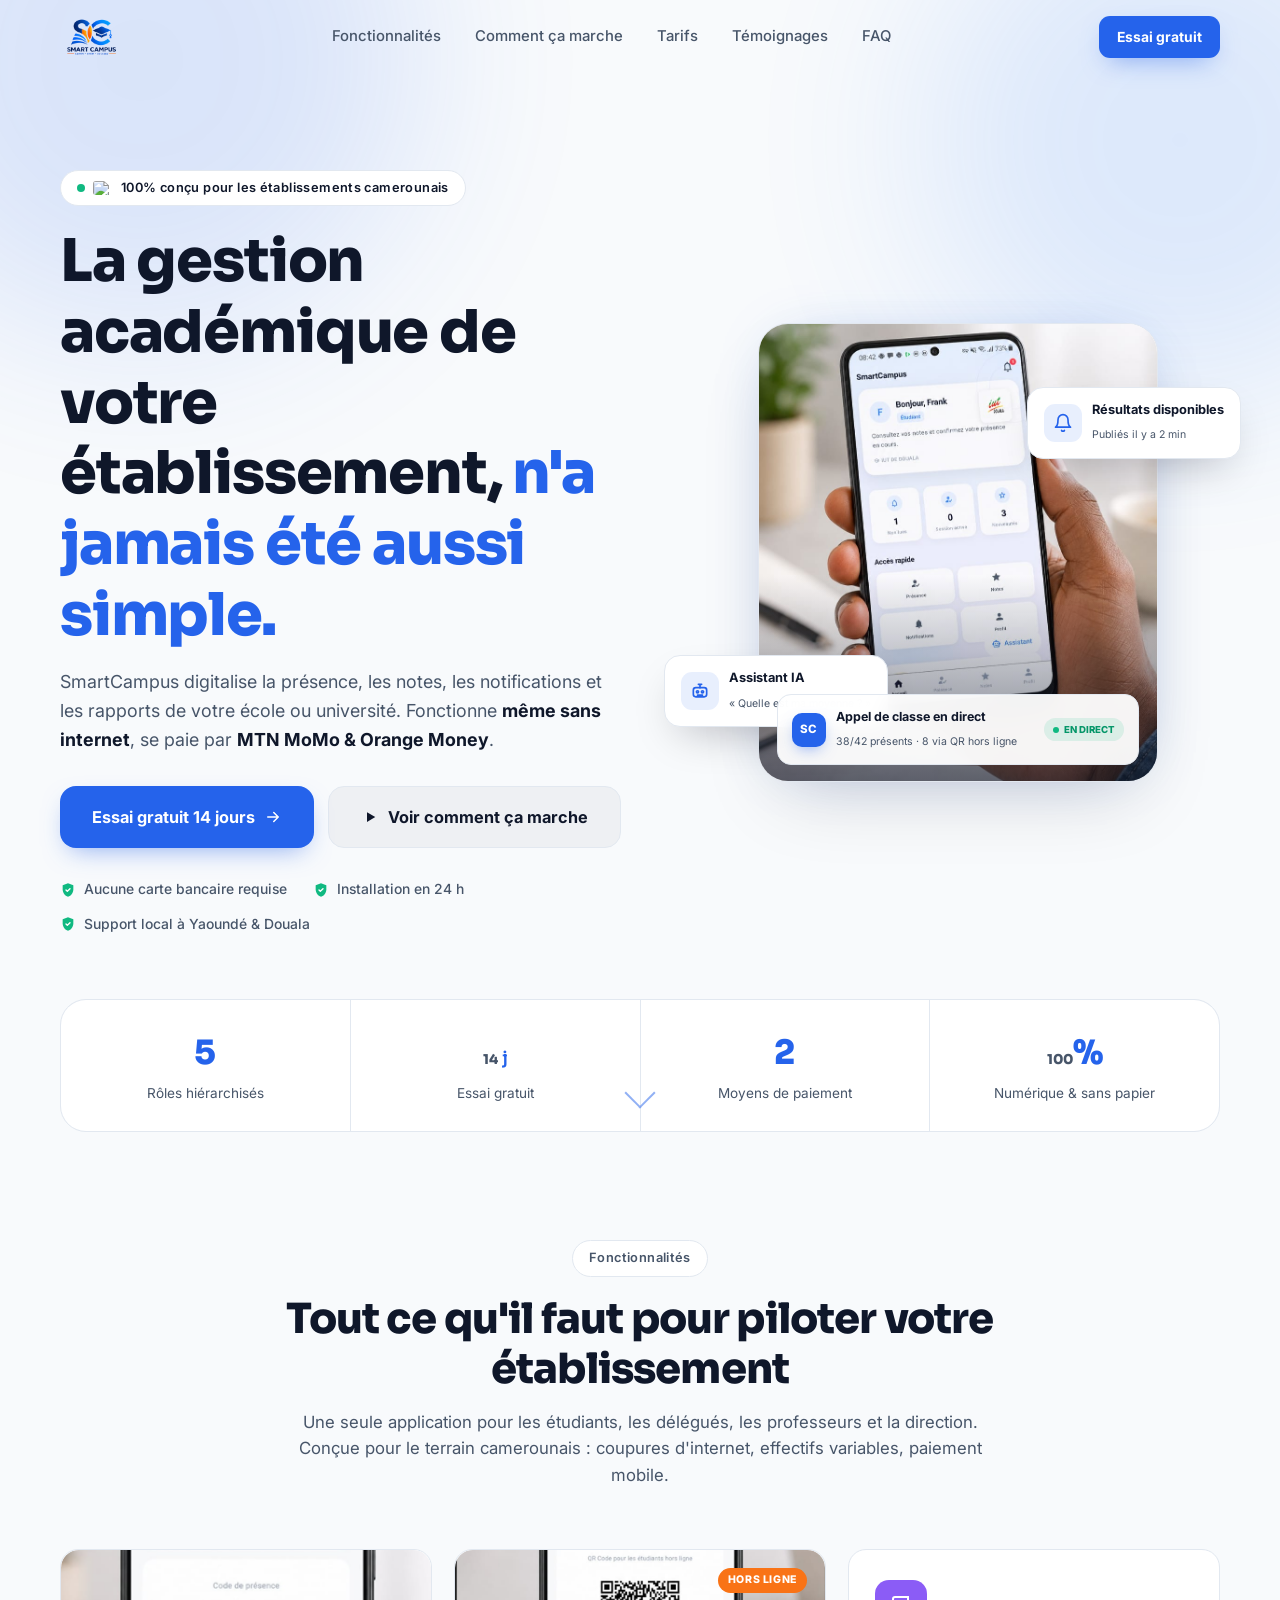
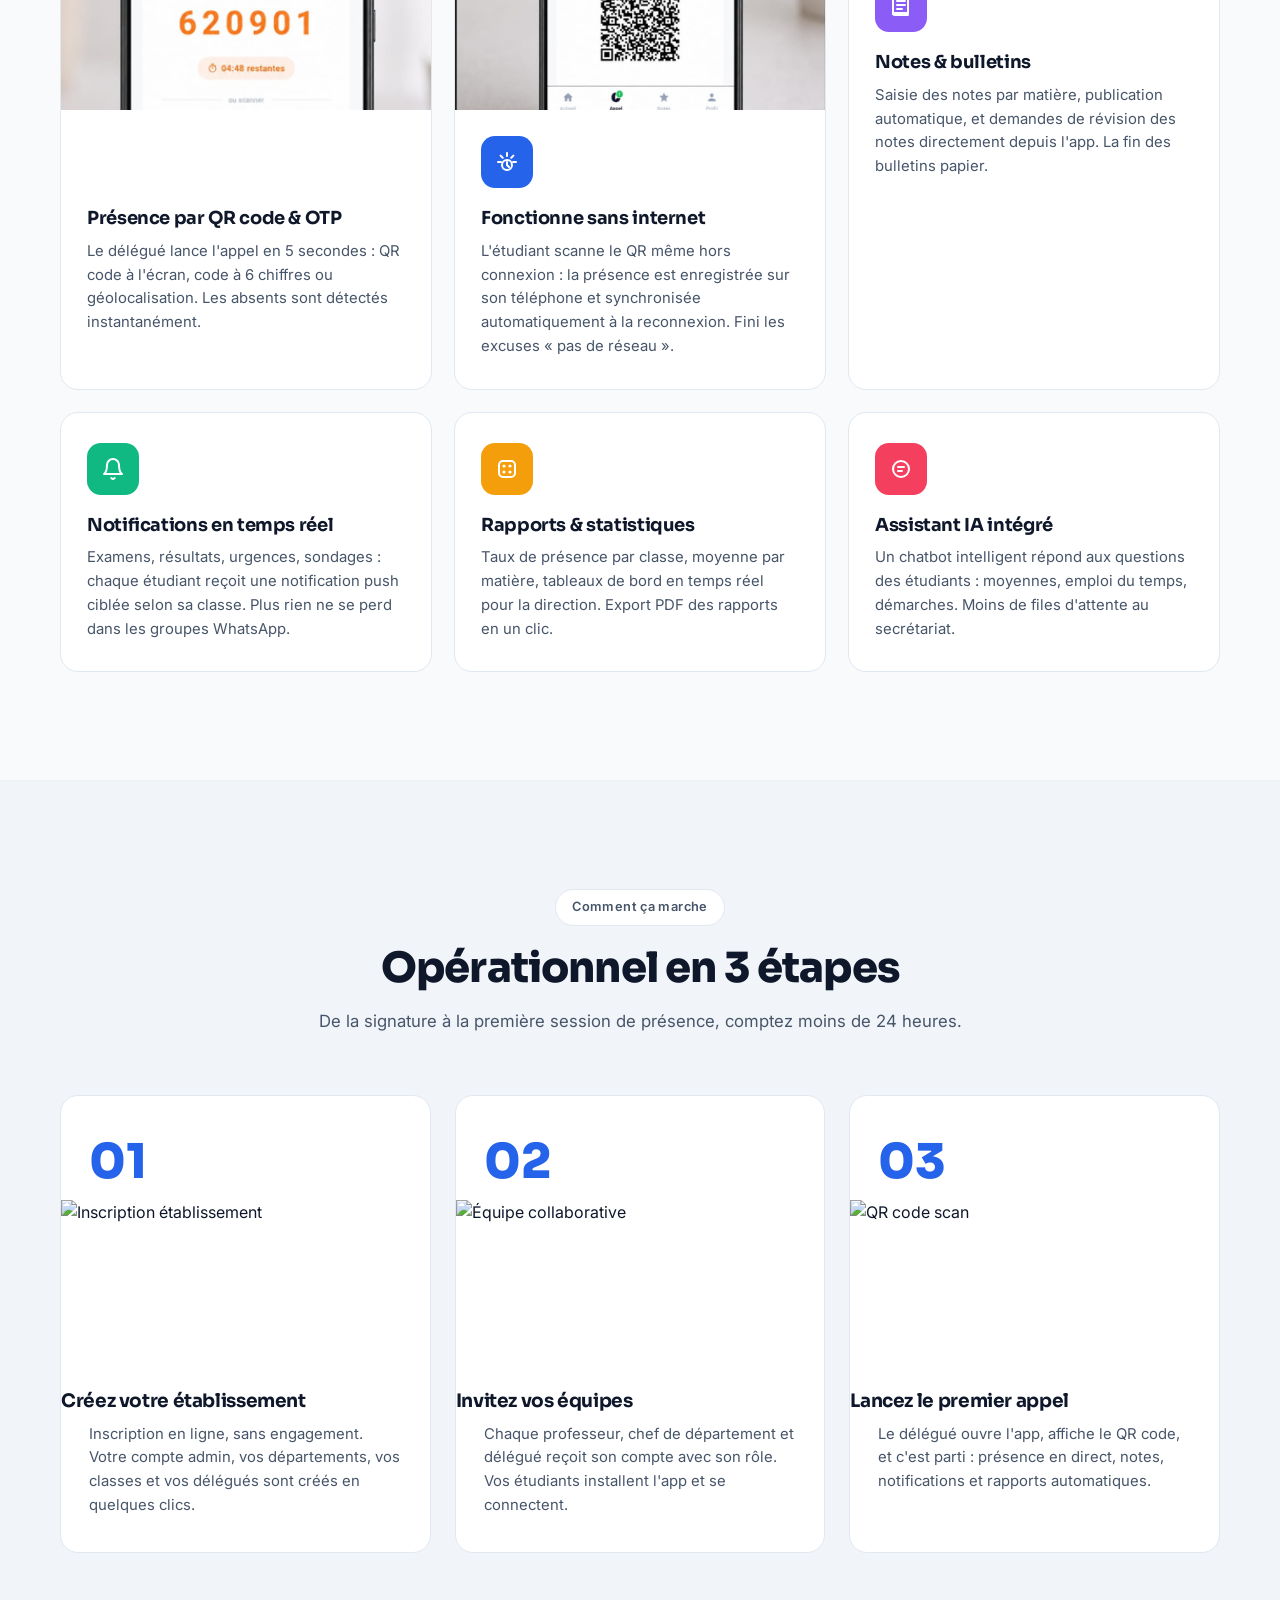
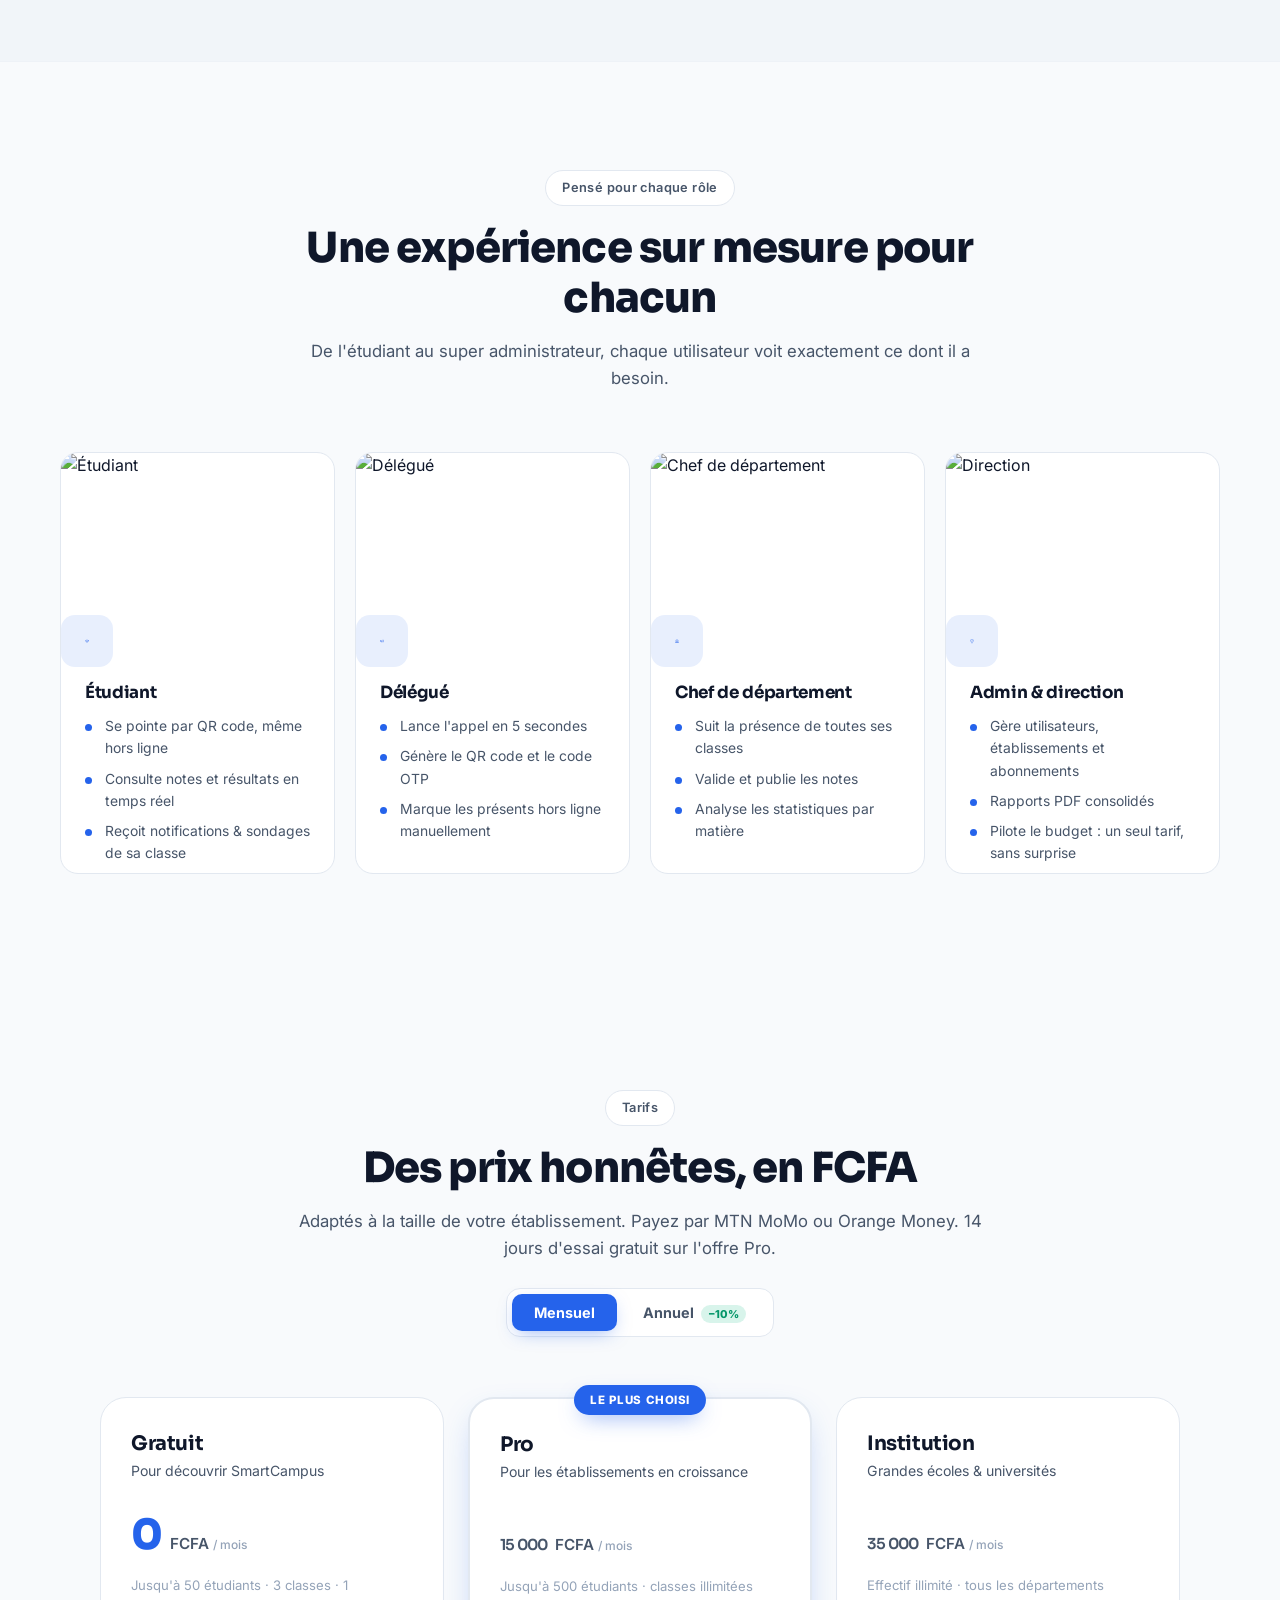
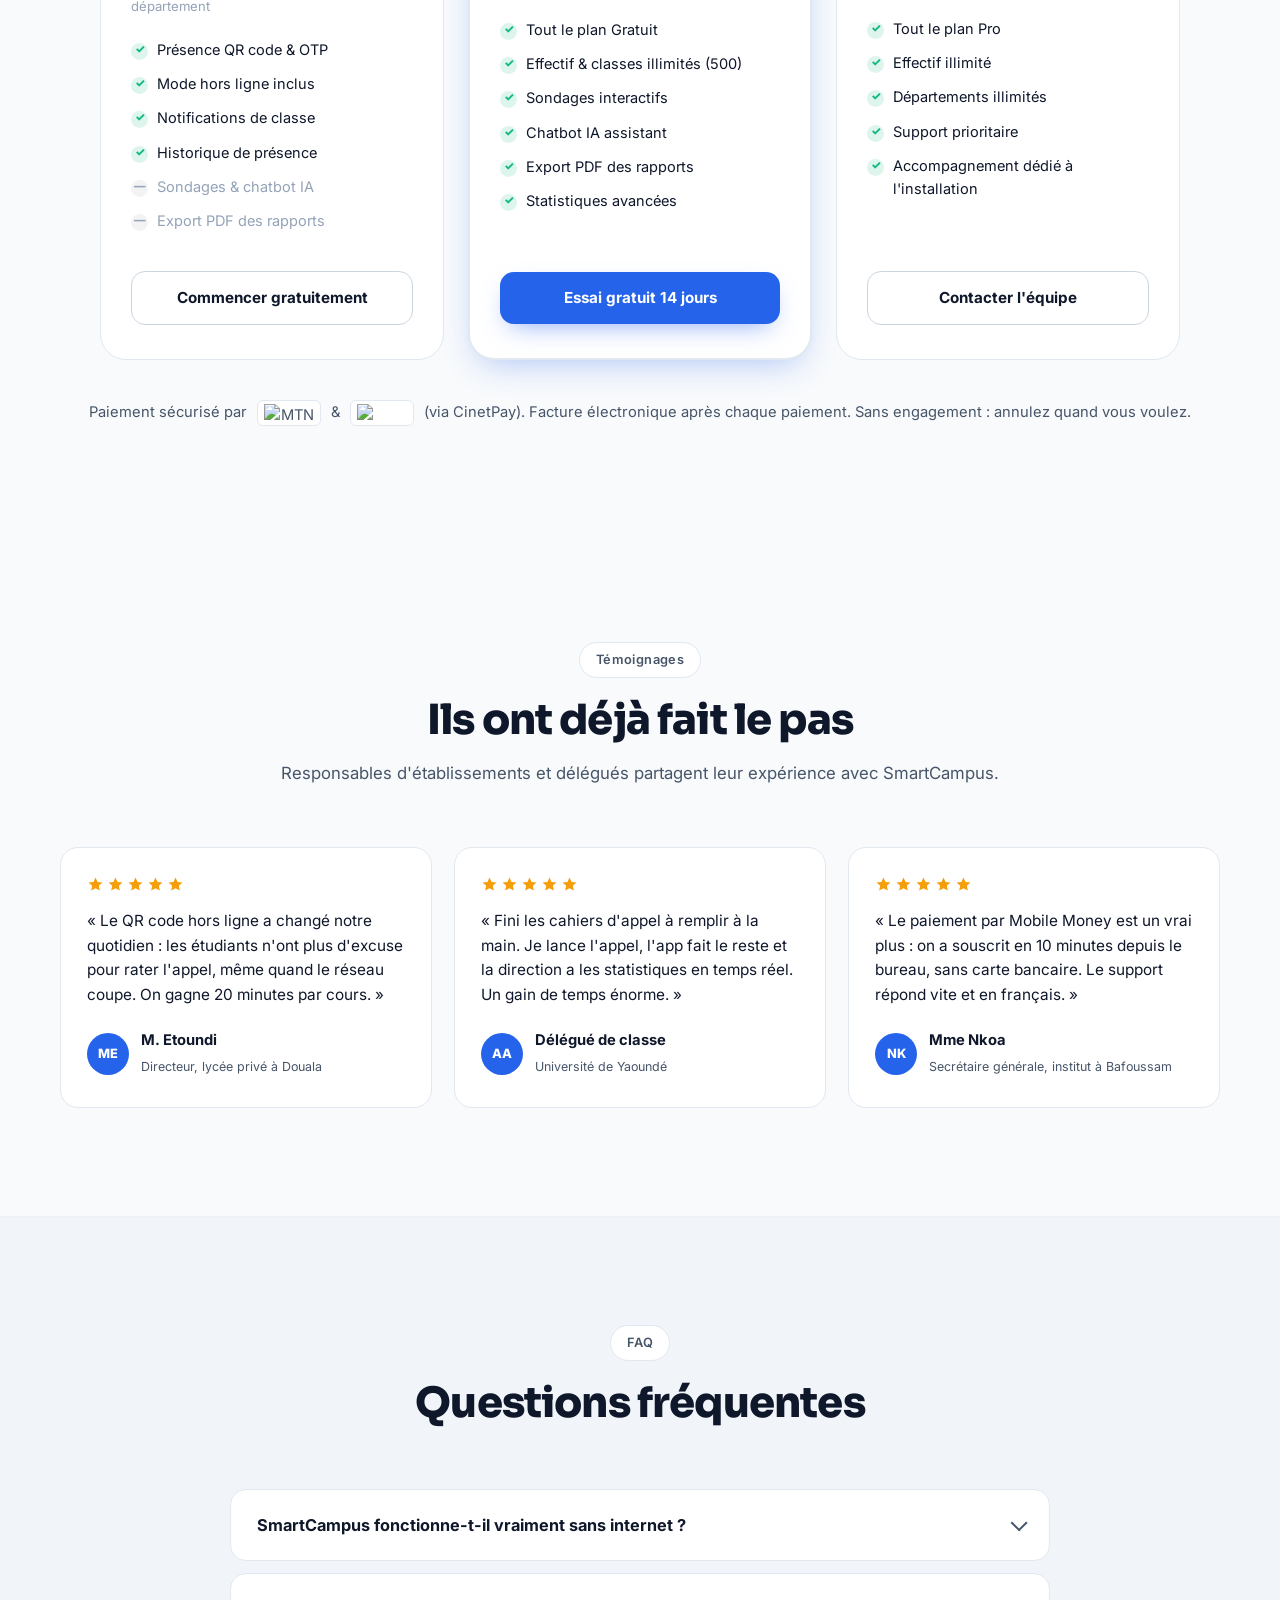
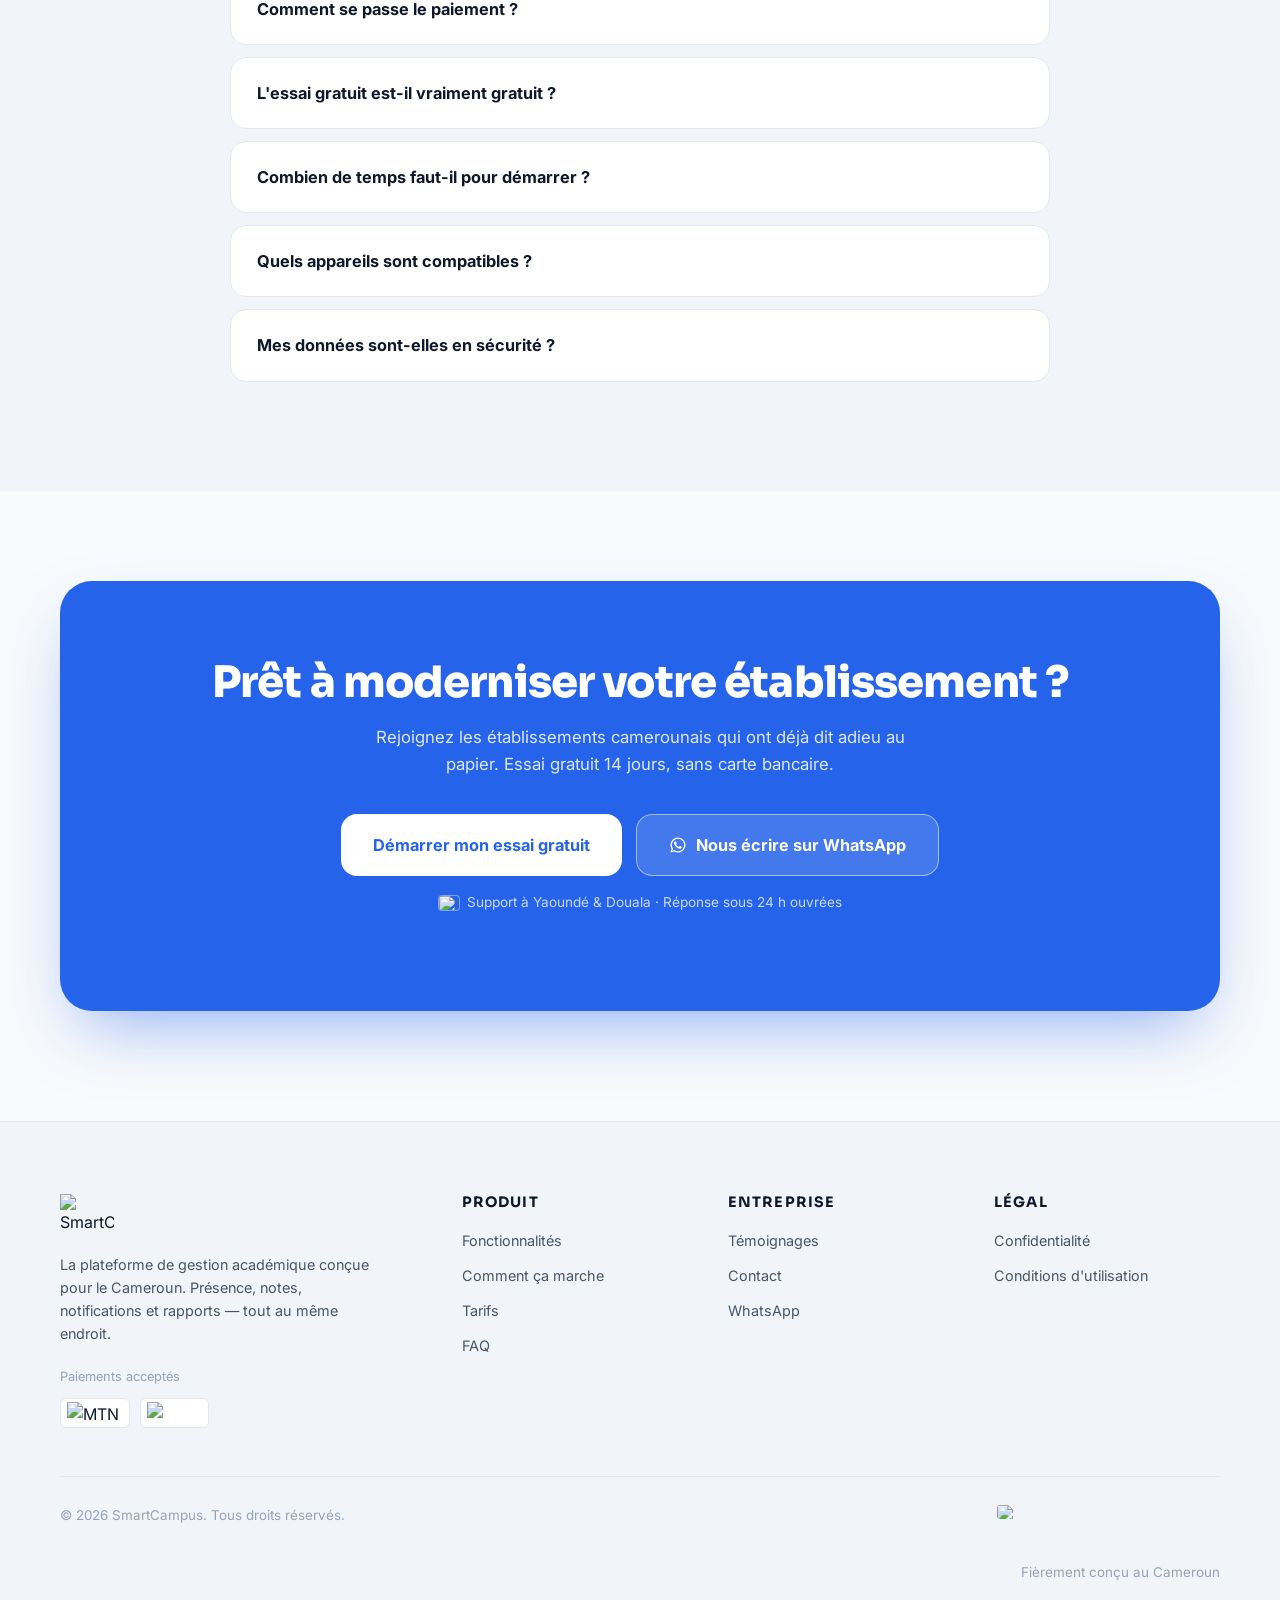
==== commit 558b3971: "Landing : images locales (écrans réels de l'app) + ajustements de contenu Remplace les photos Unspla" ====
--- a/smartcampus-landing/index.html
+++ b/smartcampus-landing/index.html
@@ -32,7 +32,7 @@
     "name": "SmartCampus",
     "operatingSystem": "Android, Web",
     "applicationCategory": "EducationApplication",
-    "description": "Plateforme de gestion académique pour les établissements scolaires et universitaires au Cameroun : présence par QR code, notes, notifications, chatbot IA.",
+    "description": "Plateforme de gestion académique pour les établissements universitaires au Cameroun : présence par QR code, notes, notifications, chatbot IA.",
     "offers": {
       "@type": "Offer",
       "priceCurrency": "XAF",
@@ -86,7 +86,8 @@
           </span>
 
           <h1 class="hero__title reveal">
-            La gestion académique de votre établissement, <span class="accent">enfin simple.</span>
+            La gestion académique de votre établissement, <span class="accent">n'a jamais été aussi
+               simple.</span>
           </h1>
 
           <p class="hero__subtitle reveal">
@@ -117,7 +118,7 @@
         <div class="hero__visual reveal">
           <figure class="hero__phone">
             <img
-              src="https://images.unsplash.com/photo-1512941937669-90a1b58e7e9c?auto=format&fit=crop&w=900&q=80"
+              src="assets/HOME.jpeg"
               alt="Étudiant utilisant SmartCampus sur son téléphone"
               width="400" height="460"
               loading="lazy"
@@ -186,7 +187,7 @@
 
         <div class="features">
           <article class="feature feature--img reveal">
-            <div class="feature__img"><img src="https://images.unsplash.com/photo-1600132806370-bf17e65e942f?auto=format&fit=crop&w=600&q=80" alt="QR code sur téléphone" width="400" height="200" loading="lazy" /></div>
+            <div class="feature__img"><img src="assets/otp.png" alt="QR code sur téléphone" width="400" height="200" loading="lazy" /></div>
             <div class="feature__body">
               <span class="feature__icon feature__icon--indigo">
                 <svg viewBox="0 0 24 24" width="24" height="24" fill="none" aria-hidden="true"><rect x="3" y="3" width="18" height="18" rx="4" stroke="currentColor" stroke-width="2"/><path d="M8 8h8M8 12h8M8 16h5" stroke="currentColor" stroke-width="2" stroke-linecap="round"/></svg>
@@ -198,7 +199,7 @@
 
           <article class="feature feature--hot feature--img reveal">
             <span class="feature__tag">Hors ligne</span>
-            <div class="feature__img"><img src="https://images.unsplash.com/photo-1512941937669-90a1b58e7e9c?auto=format&fit=crop&w=600&q=80" alt="Smartphone hors ligne" width="400" height="200" loading="lazy" /></div>
+            <div class="feature__img"><img src="assets/code.png" alt="Smartphone hors ligne" width="400" height="200" loading="lazy" /></div>
             <div class="feature__body">
               <span class="feature__icon feature__icon--cyan">
                 <svg viewBox="0 0 24 24" width="24" height="24" fill="none" aria-hidden="true"><path d="M12 3v3M5.6 5.6l2.1 2.1M3 12h3M18.4 5.6l-2.1 2.1M21 12h-3" stroke="currentColor" stroke-width="2" stroke-linecap="round"/><circle cx="12" cy="15" r="5" stroke="currentColor" stroke-width="2"/><path d="M12 12v3l2 2" stroke="currentColor" stroke-width="2" stroke-linecap="round"/></svg>
@@ -567,7 +568,7 @@
       </div>
 
       <div class="footer__bottom">
-        <p>© <span id="year">2026</span> SmartCampus — EduNotify. Tous droits réservés.</p>
+        <p>© <span id="year">2026</span> SmartCampus. Tous droits réservés.</p>
         <p class="footer__flag"><img class="flag" src="https://flagcdn.com/w40/cm.png" alt="Drapeau du Cameroun" width="20" height="14" /> Fièrement conçu au Cameroun</p>
       </div>
     </div>
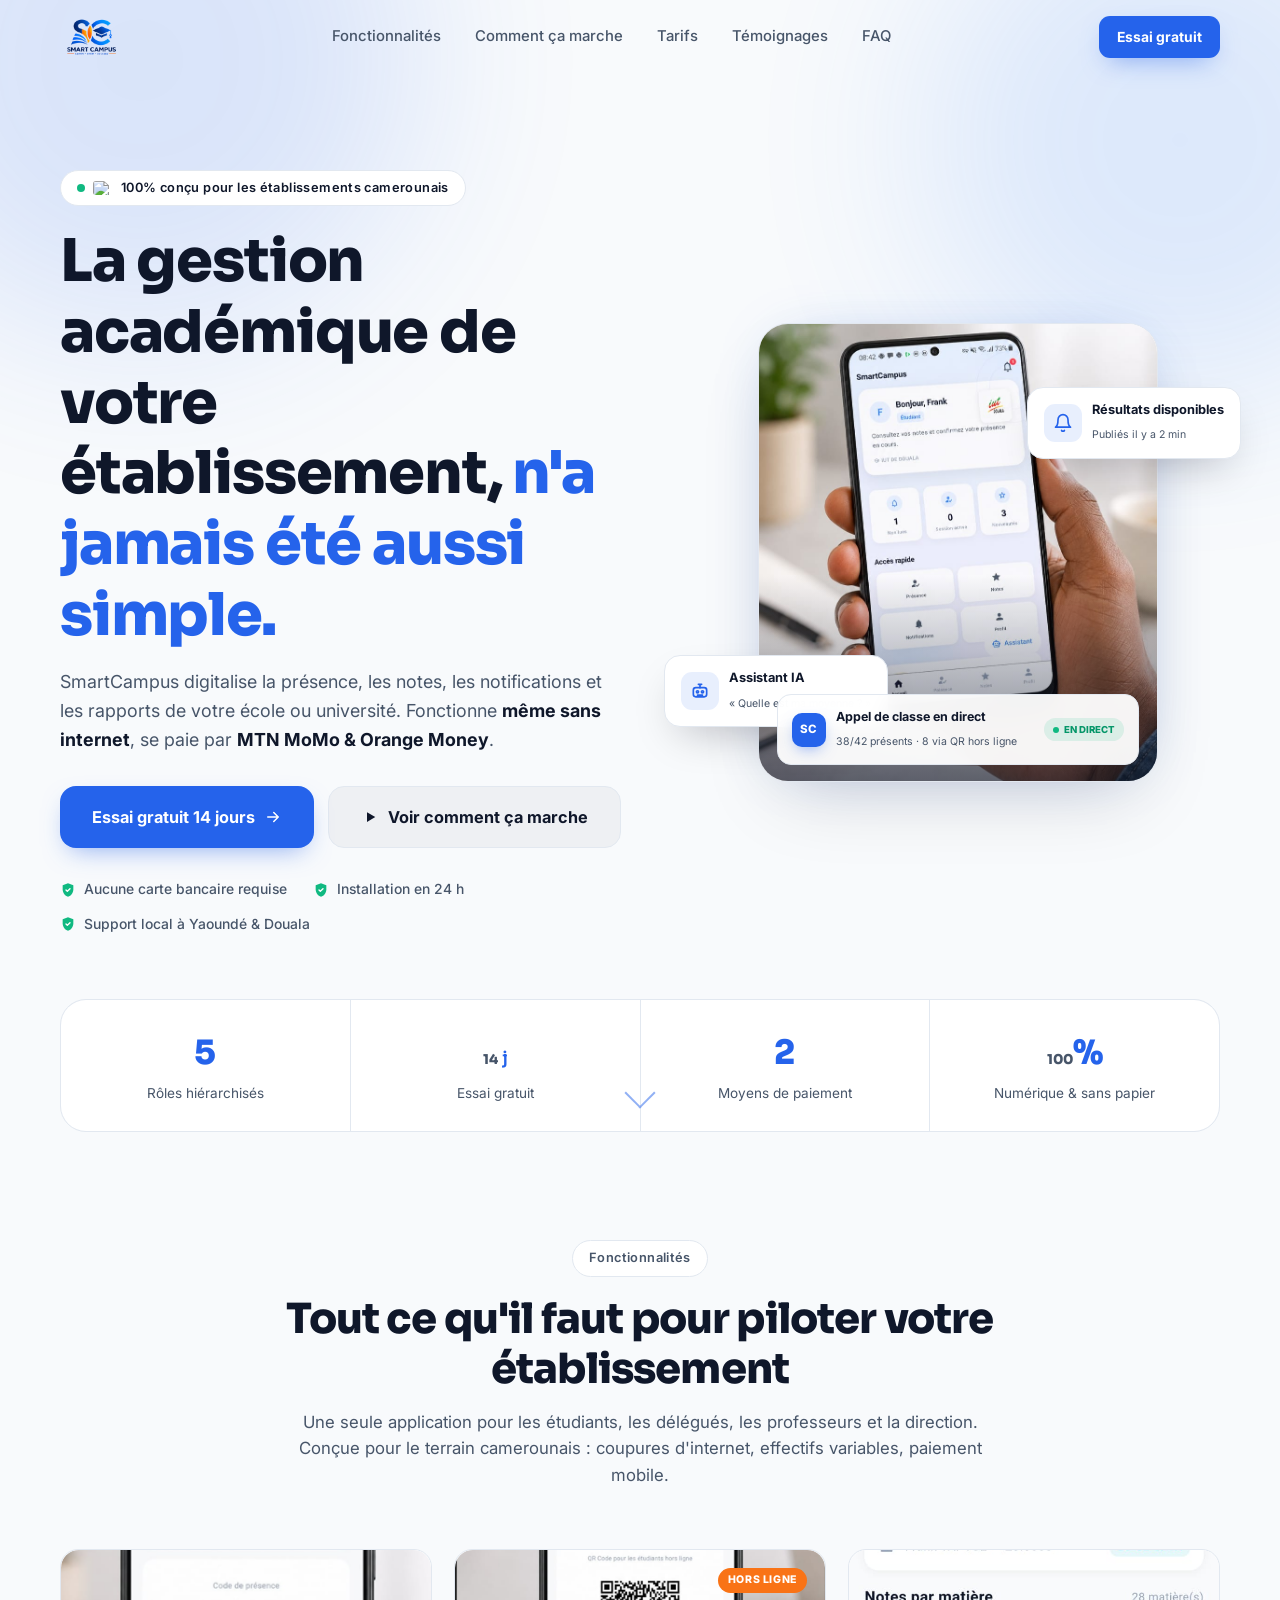
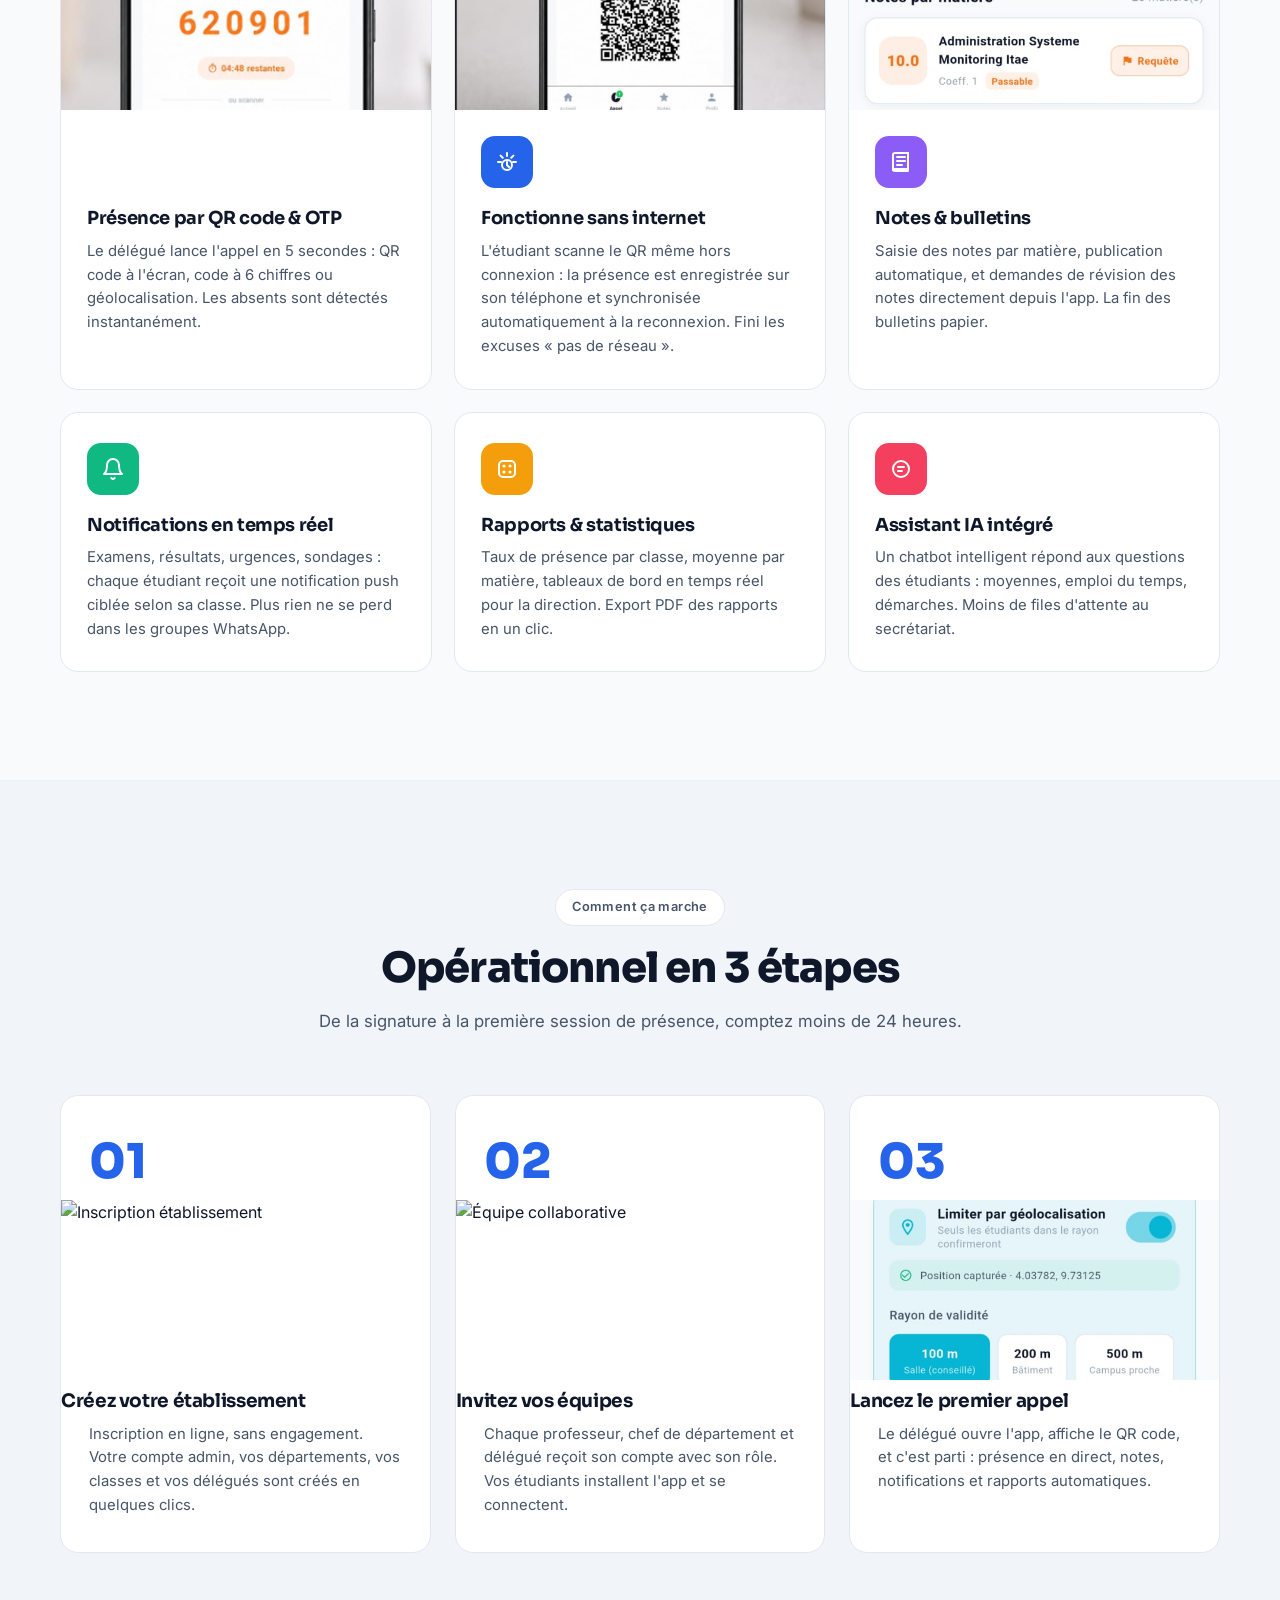
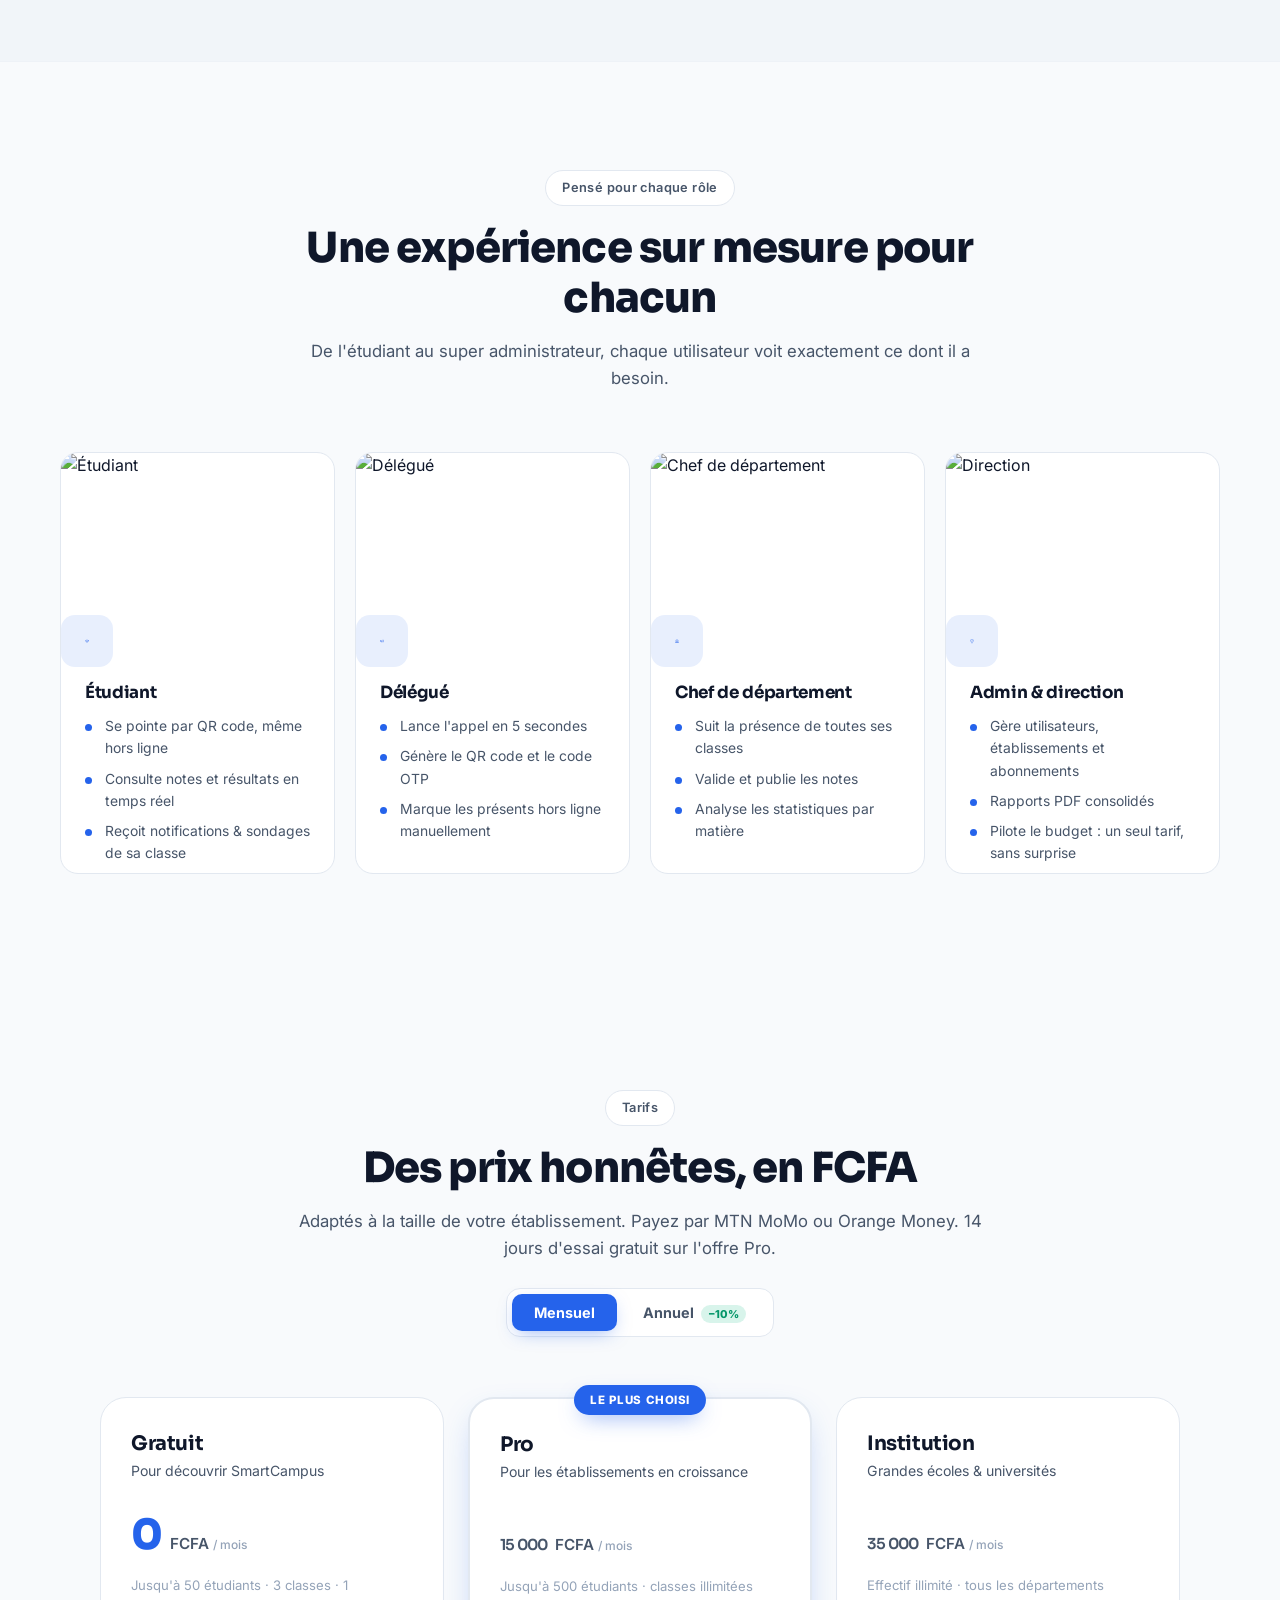
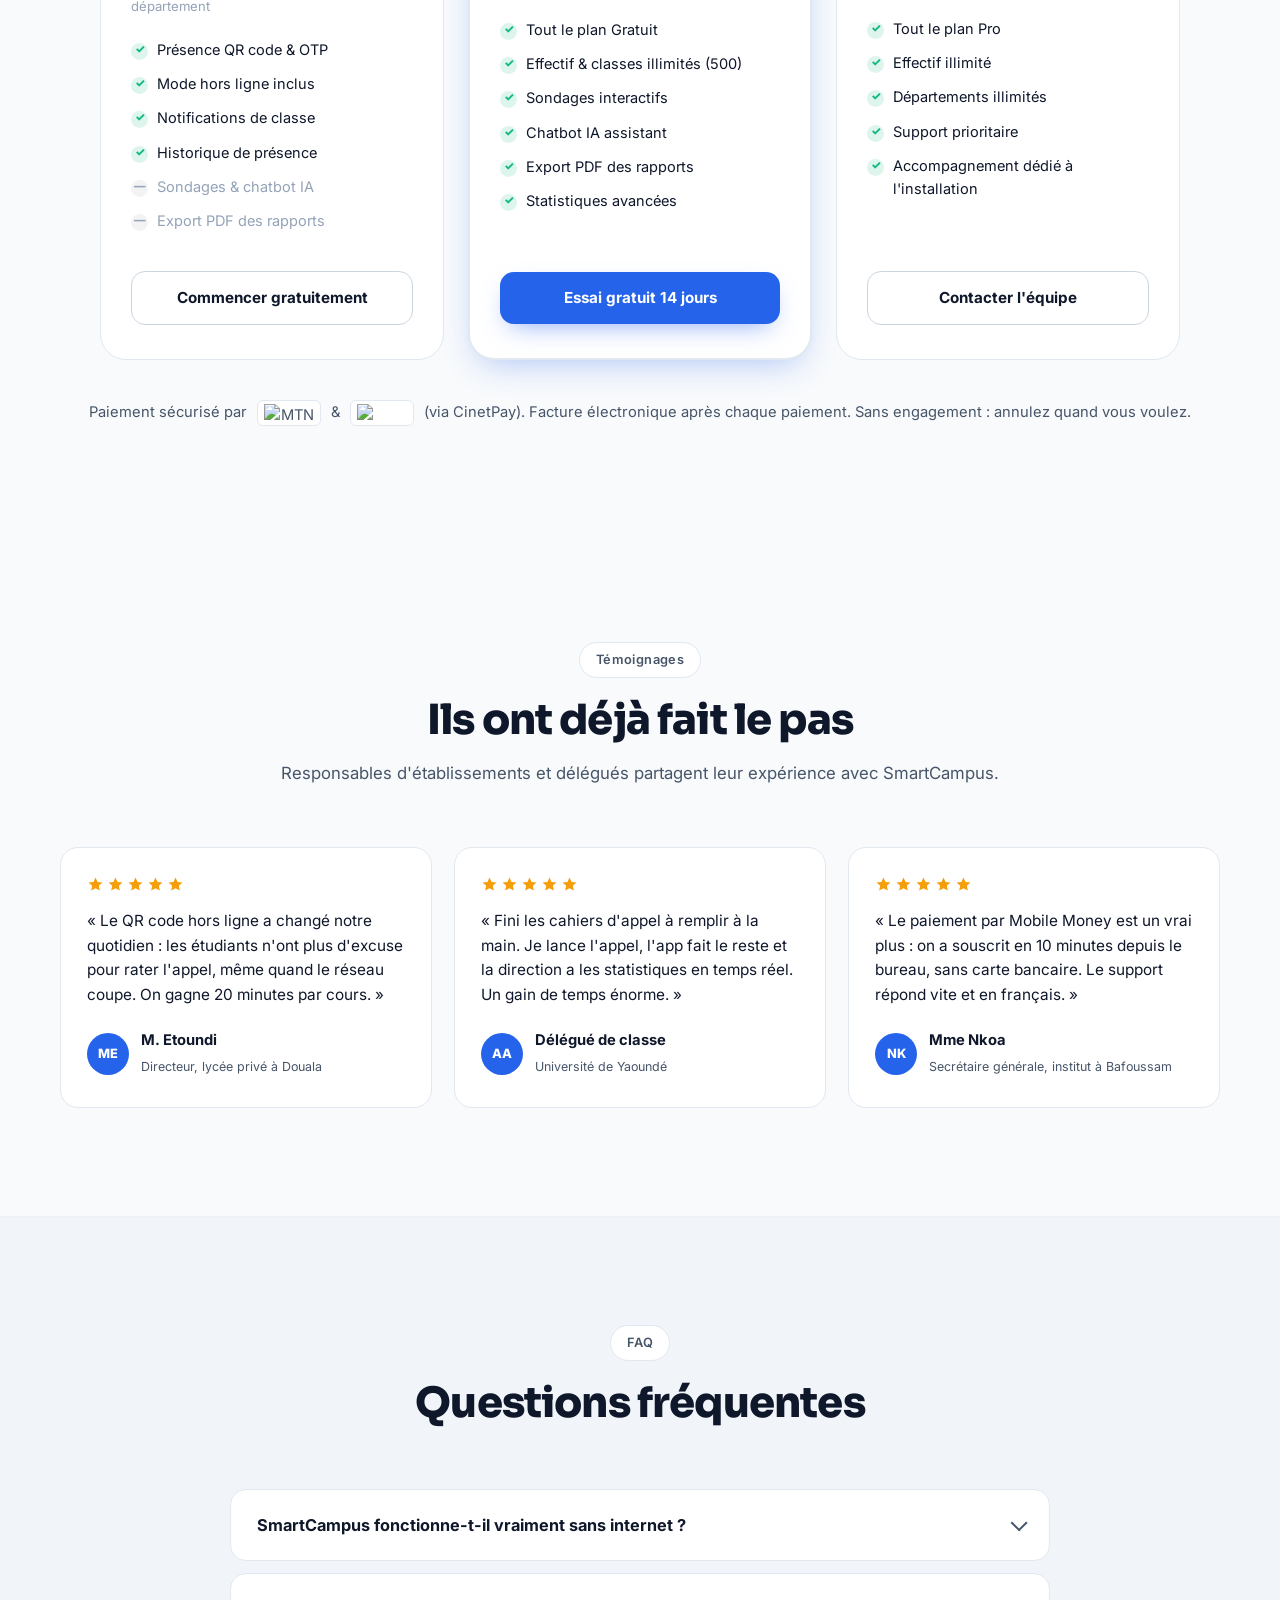
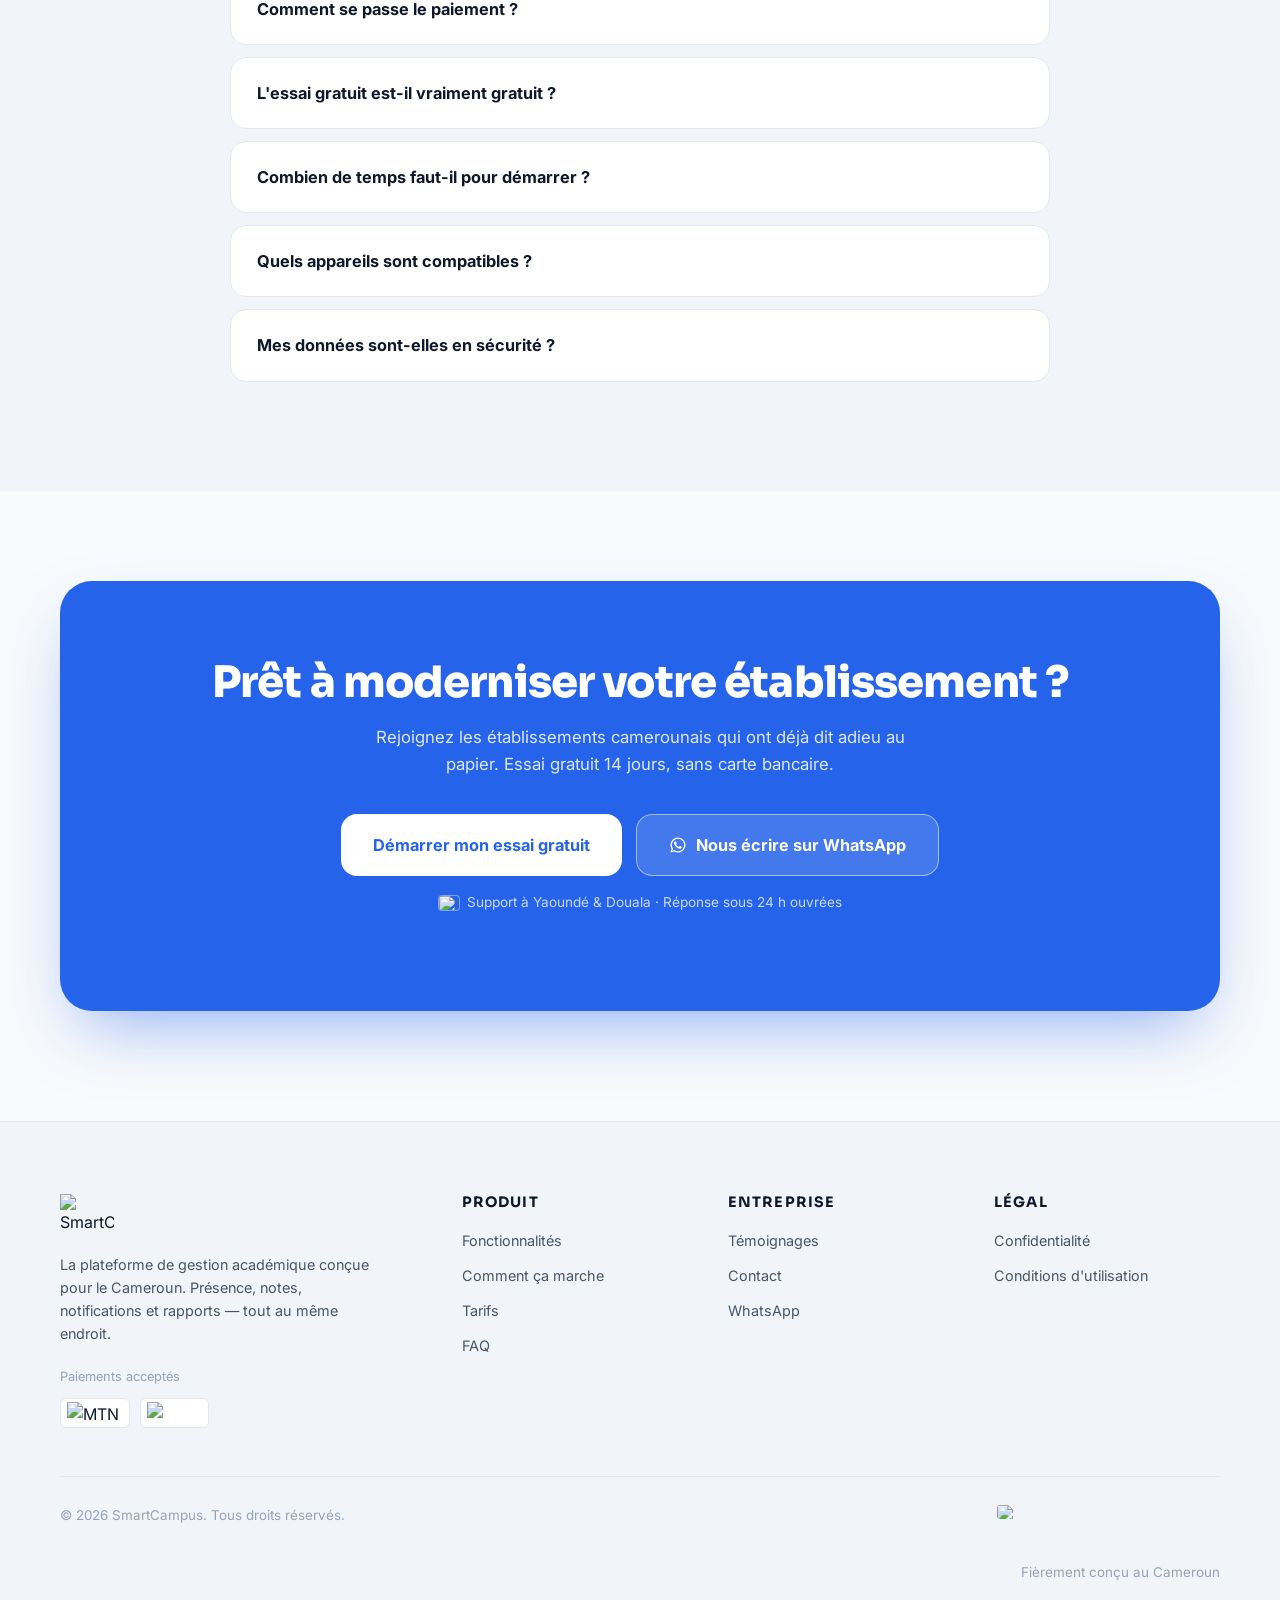
==== commit ce305b3e: "feat(landing): formulaire lead modernisé + image notes/bulletins - Header dégradé bleu sur le modal " ====
--- a/smartcampus-landing/index.html
+++ b/smartcampus-landing/index.html
@@ -61,7 +61,7 @@
       </nav>
 
       <div class="nav__actions">
-        <a href="#essai" class="btn btn--primary btn--sm">Essai gratuit</a>
+        <a href="#essai" class="btn btn--primary btn--sm" data-plan="pro">Essai gratuit</a>
         <button class="nav__burger" id="navBurger" aria-label="Ouvrir le menu" aria-expanded="false" aria-controls="navLinks">
           <span></span><span></span><span></span>
         </button>
@@ -97,7 +97,7 @@
           </p>
 
           <div class="hero__cta reveal">
-            <a href="#essai" class="btn btn--primary btn--lg">
+            <a href="#essai" class="btn btn--primary btn--lg" data-plan="pro">
               Essai gratuit 14 jours
               <svg width="18" height="18" viewBox="0 0 24 24" fill="none" aria-hidden="true"><path d="M5 12h14M13 6l6 6-6 6" stroke="currentColor" stroke-width="2" stroke-linecap="round" stroke-linejoin="round"/></svg>
             </a>
@@ -209,12 +209,15 @@
             </div>
           </article>
 
-          <article class="feature reveal">
-            <span class="feature__icon feature__icon--violet">
-              <svg viewBox="0 0 24 24" width="24" height="24" fill="none" aria-hidden="true"><path d="M4 19V5a2 2 0 0 1 2-2h13v16H6a2 2 0 0 0-2 2zm0 0a2 2 0 0 0 2 2h13" stroke="currentColor" stroke-width="2" stroke-linecap="round"/><path d="M8 7h8M8 11h8M8 15h5" stroke="currentColor" stroke-width="2" stroke-linecap="round"/></svg>
-            </span>
-            <h3>Notes &amp; bulletins</h3>
-            <p>Saisie des notes par matière, publication automatique, et demandes de révision des notes directement depuis l'app. La fin des bulletins papier.</p>
+          <article class="feature feature--img reveal">
+            <div class="feature__img"><img src="assets/notes.jpeg" alt="Interface SmartCampus - Notes par matière" width="400" height="200" loading="lazy" /></div>
+            <div class="feature__body">
+              <span class="feature__icon feature__icon--violet">
+                <svg viewBox="0 0 24 24" width="24" height="24" fill="none" aria-hidden="true"><path d="M4 19V5a2 2 0 0 1 2-2h13v16H6a2 2 0 0 0-2 2zm0 0a2 2 0 0 0 2 2h13" stroke="currentColor" stroke-width="2" stroke-linecap="round"/><path d="M8 7h8M8 11h8M8 15h5" stroke="currentColor" stroke-width="2" stroke-linecap="round"/></svg>
+              </span>
+              <h3>Notes &amp; bulletins</h3>
+              <p>Saisie des notes par matière, publication automatique, et demandes de révision des notes directement depuis l'app. La fin des bulletins papier.</p>
+            </div>
           </article>
 
           <article class="feature reveal">
@@ -268,7 +271,7 @@
           </div>
           <div class="step reveal">
             <span class="step__num">03</span>
-            <div class="step__img"><img src="https://images.unsplash.com/photo-1585435557343-3b092031a831?auto=format&fit=crop&w=600&q=80" alt="QR code scan" width="400" height="220" loading="lazy" /></div>
+            <div class="step__img"><img src="assets\appel.jpeg" alt="QR code scan" width="400" height="220" loading="lazy" /></div>
             <h3>Lancez le premier appel</h3>
             <p>Le délégué ouvre l'app, affiche le QR code, et c'est parti : présence en direct, notes, notifications et rapports automatiques.</p>
           </div>
@@ -362,7 +365,7 @@
               <li class="plan__list-off">Sondages &amp; chatbot IA</li>
               <li class="plan__list-off">Export PDF des rapports</li>
             </ul>
-            <a href="#essai" class="btn btn--outline btn--block">Commencer gratuitement</a>
+            <a href="#essai" class="btn btn--outline btn--block" data-plan="free">Commencer gratuitement</a>
           </article>
 
           <!-- Pro (populaire) -->
@@ -383,7 +386,7 @@
               <li>Export PDF des rapports</li>
               <li>Statistiques avancées</li>
             </ul>
-            <a href="#essai" class="btn btn--primary btn--block">Essai gratuit 14 jours</a>
+            <a href="#essai" class="btn btn--primary btn--block" data-plan="pro">Essai gratuit 14 jours</a>
           </article>
 
           <!-- Institution -->
@@ -402,7 +405,7 @@
               <li>Support prioritaire</li>
               <li>Accompagnement dédié à l'installation</li>
             </ul>
-            <a href="#essai" class="btn btn--outline btn--block">Contacter l'équipe</a>
+            <a href="#essai" class="btn btn--outline btn--block" data-plan="institution">Contacter l'équipe</a>
           </article>
         </div>
 
@@ -515,7 +518,7 @@
           <h2>Prêt à moderniser votre établissement ?</h2>
           <p>Rejoignez les établissements camerounais qui ont déjà dit adieu au papier. Essai gratuit 14 jours, sans carte bancaire.</p>
           <div class="cta__buttons">
-            <a href="mailto:sergende695@gmail.com?subject=Demande%20d%27essai%20SmartCampus" class="btn btn--light btn--lg">Démarrer mon essai gratuit</a>
+            <a href="#essai" class="btn btn--light btn--lg" data-plan="pro">Démarrer mon essai gratuit</a>
             <a href="https://wa.me/237687999283?text=Bonjour%2C%20je%20souhaite%20d%C3%A9couvrir%20SmartCampus" class="btn btn--glass btn--lg" target="_blank" rel="noopener">
               <svg width="18" height="18" viewBox="0 0 24 24" fill="currentColor" aria-hidden="true"><path d="M12 2a10 10 0 0 0-8.6 15.1L2 22l5-1.3A10 10 0 1 0 12 2zm0 18.2a8.2 8.2 0 0 1-4.2-1.2l-.3-.2-3 .8.8-2.9-.2-.3A8.2 8.2 0 1 1 12 20.2zm4.5-6.1c-.2-.1-1.5-.7-1.7-.8s-.4-.1-.6.1-.7.8-.8 1-.3.2-.5.1a6.7 6.7 0 0 1-3.4-2.9c-.3-.4.3-.4.7-1.4.1-.2 0-.4 0-.5s-.6-1.4-.8-1.9-.4-.4-.6-.4h-.5a.9.9 0 0 0-.7.3 2.8 2.8 0 0 0-.9 2.1 4.9 4.9 0 0 0 1 2.6 11.1 11.1 0 0 0 4.3 3.8c.6.3 1.1.4 1.5.6.6.2 1.2.2 1.6.1a2.6 2.6 0 0 0 1.7-1.2 2 2 0 0 0 .1-1.2c-.1-.1-.2-.2-.4-.3z"/></svg>
               Nous écrire sur WhatsApp
@@ -574,6 +577,128 @@
     </div>
   </footer>
 
+  <!-- ═══════════ MODAL DEMANDE D'ÉTABLISSEMENT ═══════════ -->
+  <div class="modal" id="leadModal" role="dialog" aria-modal="true" aria-labelledby="leadTitle">
+    <div class="modal__overlay" data-close-lead></div>
+    <div class="modal__dialog">
+      <button type="button" class="modal__close" data-close-lead aria-label="Fermer la fenêtre">
+        <svg viewBox="0 0 24 24" width="22" height="22" fill="none" aria-hidden="true"><path d="M6 6l12 12M18 6L6 18" stroke="currentColor" stroke-width="2" stroke-linecap="round"/></svg>
+      </button>
+
+      <!-- Vue formulaire -->
+      <div id="leadFormView">
+        <div class="lead__header">
+          <span class="lead__kicker">
+            <svg viewBox="0 0 24 24" width="12" height="12" fill="none"><path d="M12 3v3M5.6 5.6l2.1 2.1M3 12h3M18.4 5.6l-2.1 2.1M21 12h-3" stroke="currentColor" stroke-width="2" stroke-linecap="round"/><circle cx="12" cy="15" r="5" stroke="currentColor" stroke-width="2"/></svg>
+            Demande d'inscription
+          </span>
+          <h3 class="lead__title" id="leadTitle">Créez votre établissement<br/>sur SmartCampus</h3>
+          <p class="lead__sub">Remplissez ce formulaire : notre équipe vous contacte sous <strong>24 h</strong> pour finaliser les modalités d'inscription et activer votre espace.</p>
+        </div>
+
+        <form id="leadForm" novalidate>
+          <div class="lead__section">
+            <svg viewBox="0 0 24 24" width="16" height="16" fill="none"><path d="M3 21V7l9-4 9 4v14" stroke="currentColor" stroke-width="2" stroke-linecap="round" stroke-linejoin="round"/><path d="M9 21V13h6v8" stroke="currentColor" stroke-width="2" stroke-linecap="round" stroke-linejoin="round"/></svg>
+            Votre établissement
+          </div>
+
+          <div class="lead__field">
+            <label for="leadEtab">
+              <svg viewBox="0 0 24 24" width="14" height="14" fill="none"><path d="M3 21V7l9-4 9 4v14" stroke="currentColor" stroke-width="2" stroke-linecap="round" stroke-linejoin="round"/></svg>
+              Nom de l'établissement <em>*</em>
+            </label>
+            <input id="leadEtab" name="etablissementNom" type="text" required placeholder="Ex : Université de Douala" autocomplete="organization" maxlength="120" />
+          </div>
+
+          <div class="lead__row">
+            <div class="lead__field">
+              <label for="leadVille">
+                <svg viewBox="0 0 24 24" width="14" height="14" fill="none"><path d="M12 2C8.13 2 5 5.13 5 9c0 5.25 7 13 7 13s7-7.75 7-13c0-3.87-3.13-7-7-7z" stroke="currentColor" stroke-width="2"/><circle cx="12" cy="9" r="2.5" stroke="currentColor" stroke-width="2"/></svg>
+                Ville <em>*</em>
+              </label>
+              <input id="leadVille" name="ville" type="text" required placeholder="Ex : Douala" autocomplete="address-level2" maxlength="80" />
+            </div>
+            <div class="lead__field">
+              <label for="leadPlan">
+                <svg viewBox="0 0 24 24" width="14" height="14" fill="none"><path d="M12 2l3.09 6.26L22 9.27l-5 4.87 1.18 6.88L12 17.77l-6.18 3.25L7 14.14 2 9.27l6.91-1.01L12 2z" stroke="currentColor" stroke-width="2" stroke-linecap="round" stroke-linejoin="round"/></svg>
+                Plan souhaité <em>*</em>
+              </label>
+              <select id="leadPlan" name="plan">
+                <option value="free">Gratuit — 0 FCFA</option>
+                <option value="pro">Pro — 15 000 FCFA / mois</option>
+                <option value="institution">Institution — 35 000 FCFA / mois</option>
+              </select>
+            </div>
+          </div>
+
+          <div class="lead__section">
+            <svg viewBox="0 0 24 24" width="16" height="16" fill="none"><circle cx="12" cy="8" r="4" stroke="currentColor" stroke-width="2"/><path d="M5 20c0-3.87 3.13-7 7-7s7 3.13 7 7" stroke="currentColor" stroke-width="2" stroke-linecap="round"/></svg>
+            Administrateur principal
+          </div>
+
+          <div class="lead__row">
+            <div class="lead__field">
+              <label for="leadPrenom">
+                <svg viewBox="0 0 24 24" width="14" height="14" fill="none"><circle cx="12" cy="8" r="4" stroke="currentColor" stroke-width="2"/><path d="M5 20c0-3.87 3.13-7 7-7s7 3.13 7 7" stroke="currentColor" stroke-width="2" stroke-linecap="round"/></svg>
+                Prénom <em>*</em>
+              </label>
+              <input id="leadPrenom" name="prenomAdmin" type="text" required placeholder="Ex : Serge" autocomplete="given-name" maxlength="60" />
+            </div>
+            <div class="lead__field">
+              <label for="leadNom">
+                <svg viewBox="0 0 24 24" width="14" height="14" fill="none"><circle cx="12" cy="8" r="4" stroke="currentColor" stroke-width="2"/><path d="M5 20c0-3.87 3.13-7 7-7s7 3.13 7 7" stroke="currentColor" stroke-width="2" stroke-linecap="round"/></svg>
+                Nom <em>*</em>
+              </label>
+              <input id="leadNom" name="nomAdmin" type="text" required placeholder="Ex : Nganou" autocomplete="family-name" maxlength="60" />
+            </div>
+          </div>
+
+          <div class="lead__field">
+            <label for="leadEmail">
+              <svg viewBox="0 0 24 24" width="14" height="14" fill="none"><rect x="2" y="4" width="20" height="16" rx="2" stroke="currentColor" stroke-width="2"/><path d="M2 7l10 6 10-6" stroke="currentColor" stroke-width="2" stroke-linecap="round"/></svg>
+              Email professionnel <em>*</em>
+            </label>
+            <input id="leadEmail" name="emailAdmin" type="email" required placeholder="Ex : direction@universite.cm" autocomplete="email" maxlength="120" />
+            <small>
+              <svg viewBox="0 0 24 24" width="12" height="12" fill="none"><circle cx="12" cy="12" r="10" stroke="currentColor" stroke-width="2"/><path d="M12 8v4M12 16h.01" stroke="currentColor" stroke-width="2" stroke-linecap="round"/></svg>
+              Les identifiants de connexion seront envoyés à cette adresse.
+            </small>
+          </div>
+
+          <p class="lead__error" id="leadError" role="alert" hidden></p>
+
+          <button type="submit" class="btn btn--primary btn--block btn--lg lead__submit" id="leadSubmit">
+            <svg viewBox="0 0 24 24" width="18" height="18" fill="none" aria-hidden="true"><path d="M22 2L11 13M22 2l-7 20-4-9-9-4 20-7z" stroke="currentColor" stroke-width="2" stroke-linecap="round" stroke-linejoin="round"/></svg>
+            <span class="lead__submit-label">Envoyer ma demande</span>
+            <span class="lead__spinner" aria-hidden="true" hidden></span>
+          </button>
+
+          <p class="lead__legal">
+            <svg viewBox="0 0 24 24" width="14" height="14" fill="none" aria-hidden="true"><rect x="5" y="10" width="14" height="10" rx="2" stroke="currentColor" stroke-width="2"/><path d="M8 10V7a4 4 0 0 1 8 0v3" stroke="currentColor" stroke-width="2"/></svg>
+            Vos informations restent confidentielles. Sans engagement, sans carte bancaire.
+          </p>
+        </form>
+      </div>
+
+      <!-- Vue succès -->
+      <div class="lead lead--success" id="leadSuccessView" hidden>
+        <div class="lead__check" aria-hidden="true">
+          <svg viewBox="0 0 24 24" width="34" height="34" fill="none"><circle cx="12" cy="12" r="10" fill="currentColor"/><path d="M8 12.5l2.5 2.5L16 9.5" stroke="#fff" stroke-width="2.4" stroke-linecap="round" stroke-linejoin="round"/></svg>
+        </div>
+        <h3 class="lead__title">Demande bien reçue !</h3>
+        <p class="lead__success-text">
+          Merci <strong id="leadSuccessName"></strong>. Votre demande pour
+          <strong id="leadSuccessEtab"></strong> a bien été transmise à notre équipe.
+        </p>
+        <p class="lead__success-text">
+          Nous vous contacterons sous <strong>24 h au plus tard</strong> à l'adresse
+          <strong id="leadSuccessEmail"></strong> pour finaliser les modalités d'inscription de votre établissement.
+        </p>
+        <button type="button" class="btn btn--primary" data-close-lead>Fermer</button>
+      </div>
+    </div>
+  </div>
+
   <script src="js/main.js"></script>
 </body>
 </html>
--- a/smartcampus-landing/css/styles.css
+++ b/smartcampus-landing/css/styles.css
@@ -935,3 +935,337 @@
 @keyframes ripple {
   to { transform: scale(4); opacity: 0; }
 }
+
+/* ═══════════════════════════════════════════════════════════════
+   MODAL — Demande de création d'établissement
+   ═══════════════════════════════════════════════════════════════ */
+.modal {
+  display: none;
+  position: fixed;
+  inset: 0;
+  z-index: 1000;
+  align-items: center;
+  justify-content: center;
+  padding: 24px;
+}
+.modal.is-open {
+  display: flex;
+}
+.modal__overlay {
+  position: absolute;
+  inset: 0;
+  background: rgba(11, 14, 28, .55);
+  backdrop-filter: blur(3px);
+  animation: modal-fade .25s ease;
+}
+@keyframes modal-fade {
+  from { opacity: 0; }
+  to { opacity: 1; }
+}
+.modal__dialog {
+  position: relative;
+  width: 100%;
+  max-width: 540px;
+  max-height: calc(100vh - 48px);
+  overflow-y: auto;
+  background: #fff;
+  border-radius: 18px;
+  box-shadow: 0 24px 70px -12px rgba(11, 14, 28, .35);
+  padding: 36px 34px 30px;
+  animation: modal-rise .3s cubic-bezier(.22, 1, .36, 1);
+}
+@keyframes modal-rise {
+  from { opacity: 0; transform: translateY(18px) scale(.97); }
+  to { opacity: 1; transform: translateY(0) scale(1); }
+}
+.modal__close {
+  position: absolute;
+  top: 14px;
+  right: 14px;
+  width: 38px;
+  height: 38px;
+  border: 0;
+  border-radius: 50%;
+  background: #f1f5f9;
+  color: #475569;
+  cursor: pointer;
+  display: inline-flex;
+  align-items: center;
+  justify-content: center;
+  transition: background .2s ease, color .2s ease, transform .2s ease;
+}
+.modal__close:hover {
+  background: #e2e8f0;
+  color: #0f172a;
+  transform: rotate(90deg);
+}
+
+/* ── Contenu du formulaire ── */
+.lead__header {
+  background: linear-gradient(135deg, #2563eb 0%, #1e40af 100%);
+  margin: -36px -34px 28px;
+  padding: 32px 34px 28px;
+  border-radius: 18px 18px 0 0;
+  position: relative;
+  overflow: hidden;
+}
+.lead__header::before {
+  content: '';
+  position: absolute;
+  top: -40px; right: -40px;
+  width: 120px; height: 120px;
+  background: rgba(255,255,255,.08);
+  border-radius: 50%;
+}
+.lead__header::after {
+  content: '';
+  position: absolute;
+  bottom: -30px; left: 20%;
+  width: 80px; height: 80px;
+  background: rgba(255,255,255,.05);
+  border-radius: 50%;
+}
+.lead__kicker {
+  display: inline-flex;
+  align-items: center;
+  gap: 6px;
+  font-size: 11px;
+  font-weight: 700;
+  letter-spacing: 1.2px;
+  text-transform: uppercase;
+  color: rgba(255,255,255,.85);
+  background: rgba(255,255,255,.15);
+  padding: 5px 14px;
+  border-radius: 20px;
+  margin-bottom: 14px;
+  backdrop-filter: blur(4px);
+}
+.lead__kicker svg { opacity: .8; }
+.lead__title {
+  font-size: 22px;
+  font-weight: 800;
+  color: #fff;
+  letter-spacing: -.3px;
+  margin: 0 0 6px;
+  line-height: 1.3;
+}
+.lead__sub {
+  color: rgba(255,255,255,.75);
+  font-size: 13px;
+  line-height: 1.6;
+  margin: 0;
+}
+.lead__sub strong { color: #fff; }
+
+.lead__row {
+  display: grid;
+  grid-template-columns: 1fr 1fr;
+  gap: 14px;
+}
+.lead__field {
+  margin-bottom: 18px;
+  position: relative;
+}
+.lead__field label {
+  display: flex;
+  align-items: center;
+  gap: 5px;
+  font-size: 13px;
+  font-weight: 600;
+  color: #334155;
+  margin-bottom: 7px;
+}
+.lead__field label svg {
+  width: 14px; height: 14px;
+  color: #94a3b8;
+  flex-shrink: 0;
+}
+.lead__field label em {
+  color: #dc2626;
+  font-style: normal;
+}
+.lead__field input,
+.lead__field select {
+  width: 100%;
+  padding: 13px 14px 13px 40px;
+  font-size: 14px;
+  color: #0f172a;
+  background: #f8fafc;
+  border: 1.5px solid #e2e8f0;
+  border-radius: 12px;
+  outline: none;
+  transition: border-color .25s ease, box-shadow .25s ease, background .25s ease, transform .2s ease;
+  font-family: inherit;
+}
+.lead__field select {
+  padding-left: 14px;
+  appearance: none;
+  background-image: url("data:image/svg+xml,%3Csvg xmlns='http://www.w3.org/2000/svg' width='16' height='16' fill='%2394a3b8' viewBox='0 0 24 24'%3E%3Cpath d='M7 10l5 5 5-5'/%3E%3C/svg%3E");
+  background-repeat: no-repeat;
+  background-position: right 12px center;
+}
+.lead__field input::placeholder {
+  color: #94a3b8;
+}
+.lead__field input:focus,
+.lead__field select:focus {
+  border-color: #2563eb;
+  background: #fff;
+  box-shadow: 0 0 0 4px rgba(37, 99, 235, .1);
+  transform: translateY(-1px);
+}
+.lead__field input:invalid:not(:placeholder-shown) {
+  border-color: #fca5a5;
+}
+.lead__field-icon {
+  position: absolute;
+  left: 14px;
+  bottom: 14px;
+  width: 18px; height: 18px;
+  color: #94a3b8;
+  pointer-events: none;
+  transition: color .25s ease;
+}
+.lead__field input:focus ~ .lead__field-icon,
+.lead__field select:focus ~ .lead__field-icon {
+  color: #2563eb;
+}
+.lead__field small {
+  display: flex;
+  align-items: center;
+  gap: 4px;
+  margin-top: 6px;
+  font-size: 12px;
+  color: #94a3b8;
+}
+.lead__field small svg {
+  width: 12px; height: 12px;
+  flex-shrink: 0;
+}
+.lead__section {
+  display: flex;
+  align-items: center;
+  gap: 10px;
+  margin: 24px 0 16px;
+  font-size: 12px;
+  font-weight: 700;
+  letter-spacing: .5px;
+  text-transform: uppercase;
+  color: #2563eb;
+}
+.lead__section::after {
+  content: '';
+  flex: 1;
+  height: 1px;
+  background: linear-gradient(90deg, #e2e8f0, transparent);
+}
+.lead__section svg {
+  width: 16px; height: 16px;
+}
+
+.lead__error {
+  background: #fef2f2;
+  border: 1.5px solid #fecaca;
+  color: #b91c1c;
+  font-size: 13px;
+  border-radius: 10px;
+  padding: 10px 14px;
+  margin: 0 0 16px;
+}
+
+.lead__submit {
+  display: inline-flex;
+  align-items: center;
+  justify-content: center;
+  gap: 10px;
+  position: relative;
+  overflow: hidden;
+}
+.lead__submit::before {
+  content: '';
+  position: absolute;
+  inset: 0;
+  background: linear-gradient(135deg, rgba(255,255,255,.15) 0%, transparent 50%);
+  opacity: 0;
+  transition: opacity .3s ease;
+}
+.lead__submit:hover::before {
+  opacity: 1;
+}
+.lead__submit:disabled {
+  opacity: .6;
+  cursor: not-allowed;
+  transform: none !important;
+}
+.lead__submit:disabled::before { display: none; }
+.lead__spinner {
+  width: 18px;
+  height: 18px;
+  border: 2.5px solid rgba(255, 255, 255, .35);
+  border-top-color: #fff;
+  border-radius: 50%;
+  animation: lead-spin .7s linear infinite;
+}
+@keyframes lead-spin {
+  to { transform: rotate(360deg); }
+}
+
+.lead__legal {
+  display: flex;
+  align-items: center;
+  justify-content: center;
+  gap: 7px;
+  margin: 16px 0 0;
+  font-size: 12px;
+  color: #94a3b8;
+  text-align: center;
+  padding-top: 14px;
+  border-top: 1px solid #f1f5f9;
+}
+
+/* ── Vue succès ── */
+.lead--success {
+  text-align: center;
+  padding-top: 10px;
+}
+.lead__check {
+  width: 68px;
+  height: 68px;
+  margin: 0 auto 16px;
+  color: #16a34a;
+  display: flex;
+  align-items: center;
+  justify-content: center;
+  animation: lead-pop .45s cubic-bezier(.22, 1, .36, 1);
+}
+@keyframes lead-pop {
+  0% { transform: scale(0); }
+  70% { transform: scale(1.15); }
+  100% { transform: scale(1); }
+}
+.lead--success .lead__title {
+  margin-bottom: 12px;
+}
+.lead__success-text {
+  color: #475569;
+  font-size: 14px;
+  line-height: 1.65;
+  margin: 0 auto 14px;
+  max-width: 380px;
+}
+.lead__success-text strong {
+  color: #0f172a;
+}
+.lead--success .btn {
+  margin-top: 8px;
+  min-width: 140px;
+}
+
+@media (max-width: 560px) {
+  .modal { padding: 14px; }
+  .modal__dialog { padding: 0 0 24px; }
+  .lead__header { margin: 0; padding: 28px 20px 24px; border-radius: 18px 18px 0 0; }
+  #leadFormView form { padding: 0 20px; }
+  .lead__row { grid-template-columns: 1fr; gap: 0; }
+  .lead__title { font-size: 20px; }
+}
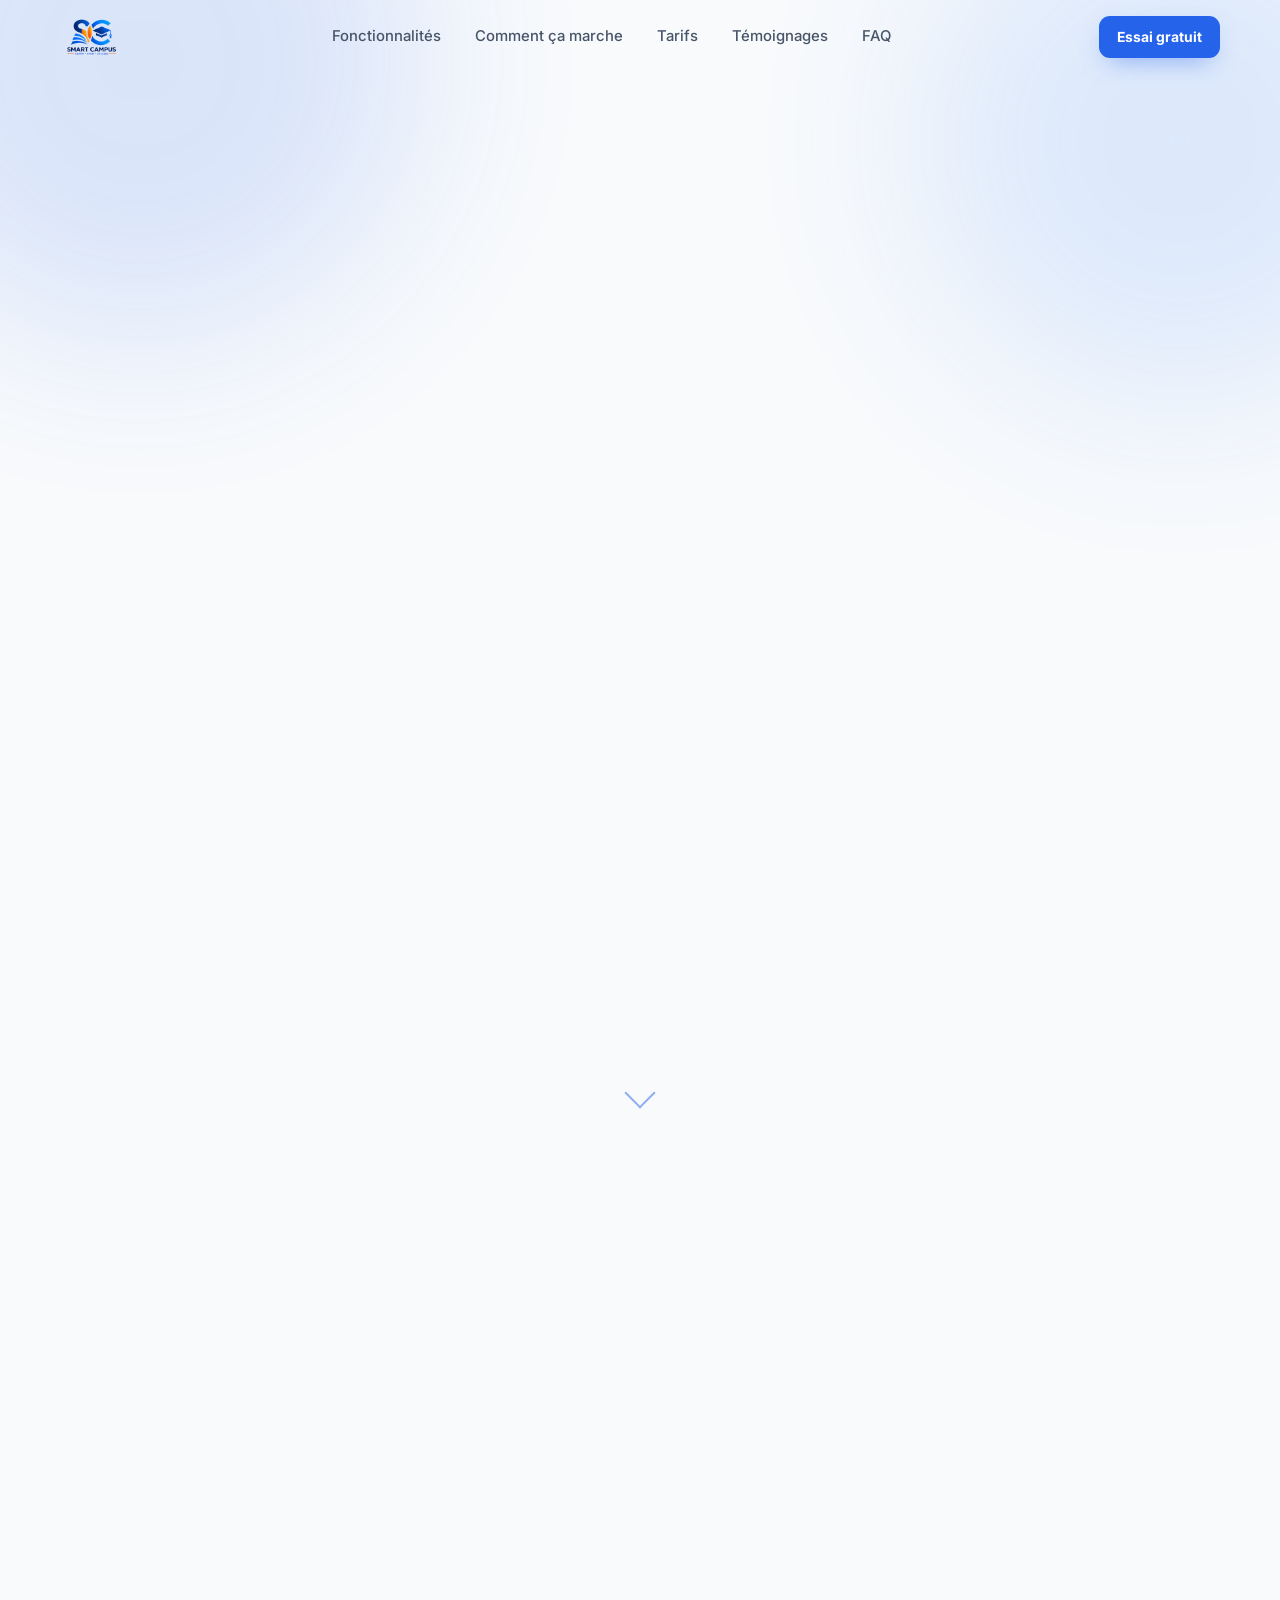
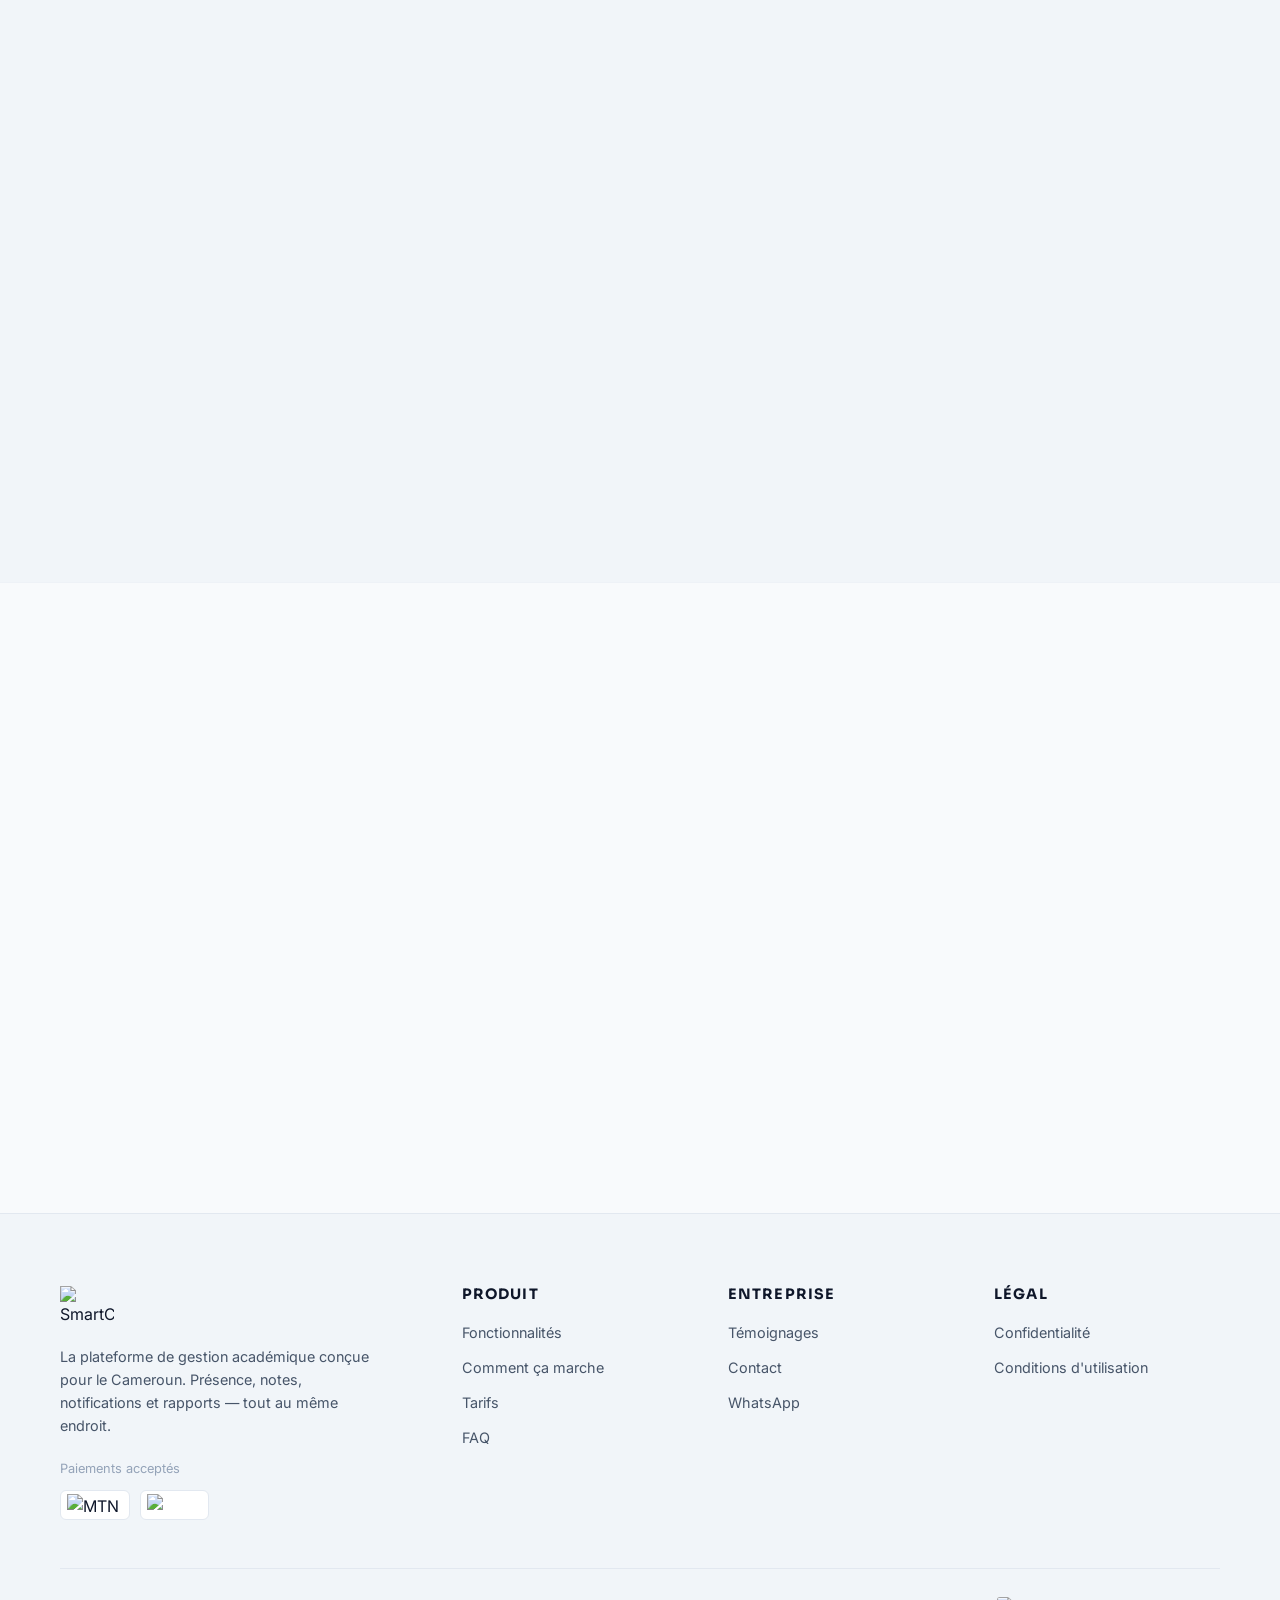
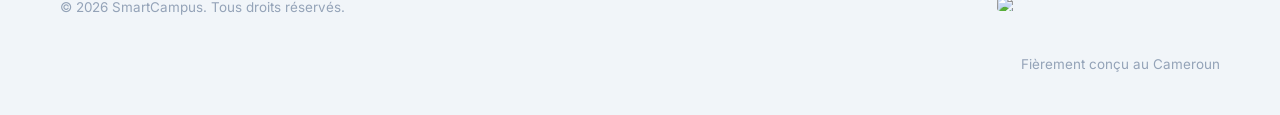
==== commit 8d416878: "feat(testimonials): add review system with 'Laisser un avis' form - Added 'Laisser un avis' button i" ====
--- a/smartcampus-landing/index.html
+++ b/smartcampus-landing/index.html
@@ -471,8 +471,88 @@
             </figcaption>
           </figure>
         </div>
+
+        <!-- Avis utilisateurs (localStorage) -->
+        <div id="userReviews" class="testimonials testimonials--user"></div>
+        <div id="showMoreWrap" class="show-more-wrap" hidden>
+          <button id="showMoreBtn" class="btn btn--outline btn--sm">Voir plus d'avis</button>
+        </div>
+
+        <div class="review-cta reveal">
+          <p>Vous utilisez SmartCampus ?</p>
+          <button id="openReviewBtn" class="btn btn--primary btn--sm">
+            <svg viewBox="0 0 24 24" width="16" height="16" fill="none" stroke="currentColor" stroke-width="2" stroke-linecap="round" stroke-linejoin="round"><path d="M12 20h9"/><path d="M16.5 3.5a2.121 2.121 0 0 1 3 3L7 19l-4 1 1-4L16.5 3.5z"/></svg>
+            Laisser un avis
+          </button>
+        </div>
       </div>
     </section>
+
+    <!-- ═══════════ MODAL AVIS ═══════════ -->
+    <div class="modal" id="reviewModal" role="dialog" aria-modal="true" aria-labelledby="reviewTitle">
+      <div class="modal__overlay" data-close-review></div>
+      <div class="modal__dialog">
+        <button type="button" class="modal__close" data-close-review aria-label="Fermer">
+          <svg viewBox="0 0 24 24" width="22" height="22" fill="none"><path d="M6 6l12 12M18 6L6 18" stroke="currentColor" stroke-width="2" stroke-linecap="round"/></svg>
+        </button>
+        <div id="reviewFormView">
+          <h3 class="lead__title" id="reviewTitle">Partagez votre expérience</h3>
+          <p class="lead__sub">Votre avis aide d'autres établissements à découvrir SmartCampus.</p>
+          <form id="reviewForm" novalidate>
+            <div class="lead__row">
+              <div class="lead__field">
+                <label for="reviewNom">Nom <em>*</em></label>
+                <input id="reviewNom" name="nom" type="text" required placeholder="Ex: M. Kamga" maxlength="80" />
+              </div>
+              <div class="lead__field">
+                <label for="reviewEtab">Établissement <em>*</em></label>
+                <input id="reviewEtab" name="etablissement" type="text" required placeholder="Ex: Université de Douala" maxlength="100" />
+              </div>
+            </div>
+            <div class="lead__field">
+              <label for="reviewRole">Votre rôle <em>*</em></label>
+              <select id="reviewRole" name="role" required>
+                <option value="">Choisir...</option>
+                <option value="Directeur">Directeur / Chef d'établissement</option>
+                <option value="Chef de département">Chef de département</option>
+                <option value="Professeur">Professeur</option>
+                <option value="Délégué">Délégué de classe</option>
+                <option value="Secrétaire">Secrétaire / Administration</option>
+                <option value="Étudiant">Étudiant</option>
+              </select>
+            </div>
+            <div class="lead__field">
+              <label>Note <em>*</em></label>
+              <div id="reviewStars" class="review-stars" role="radiogroup" aria-label="Note">
+                <button type="button" class="star-btn" data-star="1" aria-label="1 étoile"><svg viewBox="0 0 24 24" width="24" height="24" fill="currentColor"><path d="M12 2l2.9 6.3 6.9.8-5.1 4.7 1.4 6.8L12 17.2l-6.1 3.4 1.4-6.8L2.2 9.1l6.9-.8L12 2z"/></svg></button>
+                <button type="button" class="star-btn" data-star="2" aria-label="2 étoiles"><svg viewBox="0 0 24 24" width="24" height="24" fill="currentColor"><path d="M12 2l2.9 6.3 6.9.8-5.1 4.7 1.4 6.8L12 17.2l-6.1 3.4 1.4-6.8L2.2 9.1l6.9-.8L12 2z"/></svg></button>
+                <button type="button" class="star-btn" data-star="3" aria-label="3 étoiles"><svg viewBox="0 0 24 24" width="24" height="24" fill="currentColor"><path d="M12 2l2.9 6.3 6.9.8-5.1 4.7 1.4 6.8L12 17.2l-6.1 3.4 1.4-6.8L2.2 9.1l6.9-.8L12 2z"/></svg></button>
+                <button type="button" class="star-btn" data-star="4" aria-label="4 étoiles"><svg viewBox="0 0 24 24" width="24" height="24" fill="currentColor"><path d="M12 2l2.9 6.3 6.9.8-5.1 4.7 1.4 6.8L12 17.2l-6.1 3.4 1.4-6.8L2.2 9.1l6.9-.8L12 2z"/></svg></button>
+                <button type="button" class="star-btn" data-star="5" aria-label="5 étoiles"><svg viewBox="0 0 24 24" width="24" height="24" fill="currentColor"><path d="M12 2l2.9 6.3 6.9.8-5.1 4.7 1.4 6.8L12 17.2l-6.1 3.4 1.4-6.8L2.2 9.1l6.9-.8L12 2z"/></svg></button>
+              </div>
+              <input type="hidden" id="reviewNote" name="note" value="" />
+            </div>
+            <div class="lead__field">
+              <label for="reviewMessage">Votre avis <em>*</em></label>
+              <textarea id="reviewMessage" name="message" rows="3" required placeholder="Décrivez votre expérience avec SmartCampus..." maxlength="500"></textarea>
+            </div>
+            <p class="lead__error" id="reviewError" role="alert" hidden></p>
+            <button type="submit" class="btn btn--primary btn--block btn--lg" id="reviewSubmit">
+              <span class="lead__submit-label">Publier mon avis</span>
+              <span class="lead__spinner" aria-hidden="true" hidden></span>
+            </button>
+          </form>
+        </div>
+        <div id="reviewSuccessView" hidden>
+          <div class="lead__check" aria-hidden="true">
+            <svg viewBox="0 0 24 24" width="34" height="34" fill="none"><circle cx="12" cy="12" r="10" fill="currentColor"/><path d="M8 12.5l2.5 2.5L16 9.5" stroke="#fff" stroke-width="2.4" stroke-linecap="round" stroke-linejoin="round"/></svg>
+          </div>
+          <h3 class="lead__title">Merci pour votre avis !</h3>
+          <p class="lead__success-text">Il apparaîtra dans la section témoignages.</p>
+          <button type="button" class="btn btn--primary" data-close-review>Fermer</button>
+        </div>
+      </div>
+    </div>
 
     <!-- ═══════════ FAQ ═══════════ -->
     <section class="section section--dark" id="faq">
--- a/smartcampus-landing/css/styles.css
+++ b/smartcampus-landing/css/styles.css
@@ -641,6 +641,20 @@
 }
 .testimonial strong { display: block; font-size: .92rem; }
 .testimonial small { color: var(--text-muted); font-size: .78rem; }
+.testimonials--user { margin-top: 24px; }
+.review-cta { display: flex; align-items: center; justify-content: center; gap: 14px; margin-top: 28px; }
+.review-cta p { font-size: .95rem; color: var(--text-muted); font-weight: 500; }
+.show-more-wrap { text-align: center; margin-top: 20px; }
+
+/* ── Formulaire avis (étoiles) ───────────────────────────────── */
+.review-stars { display: flex; gap: 6px; }
+.star-btn {
+  background: none; border: none; cursor: pointer; padding: 2px;
+  color: #d1d5db; transition: color .15s, transform .15s;
+}
+.star-btn:hover, .star-btn.is-active { color: #facc15; transform: scale(1.15); }
+#reviewMessage { width: 100%; border: 1px solid var(--border); border-radius: 12px; padding: 12px 14px; font-size: .92rem; background: var(--bg); color: var(--text); resize: vertical; font-family: inherit; }
+#reviewMessage:focus { outline: none; border-color: var(--primary); }
 
 /* ── FAQ ──────────────────────────────────────────────────────── */
 .faq { display: flex; flex-direction: column; gap: 12px; }
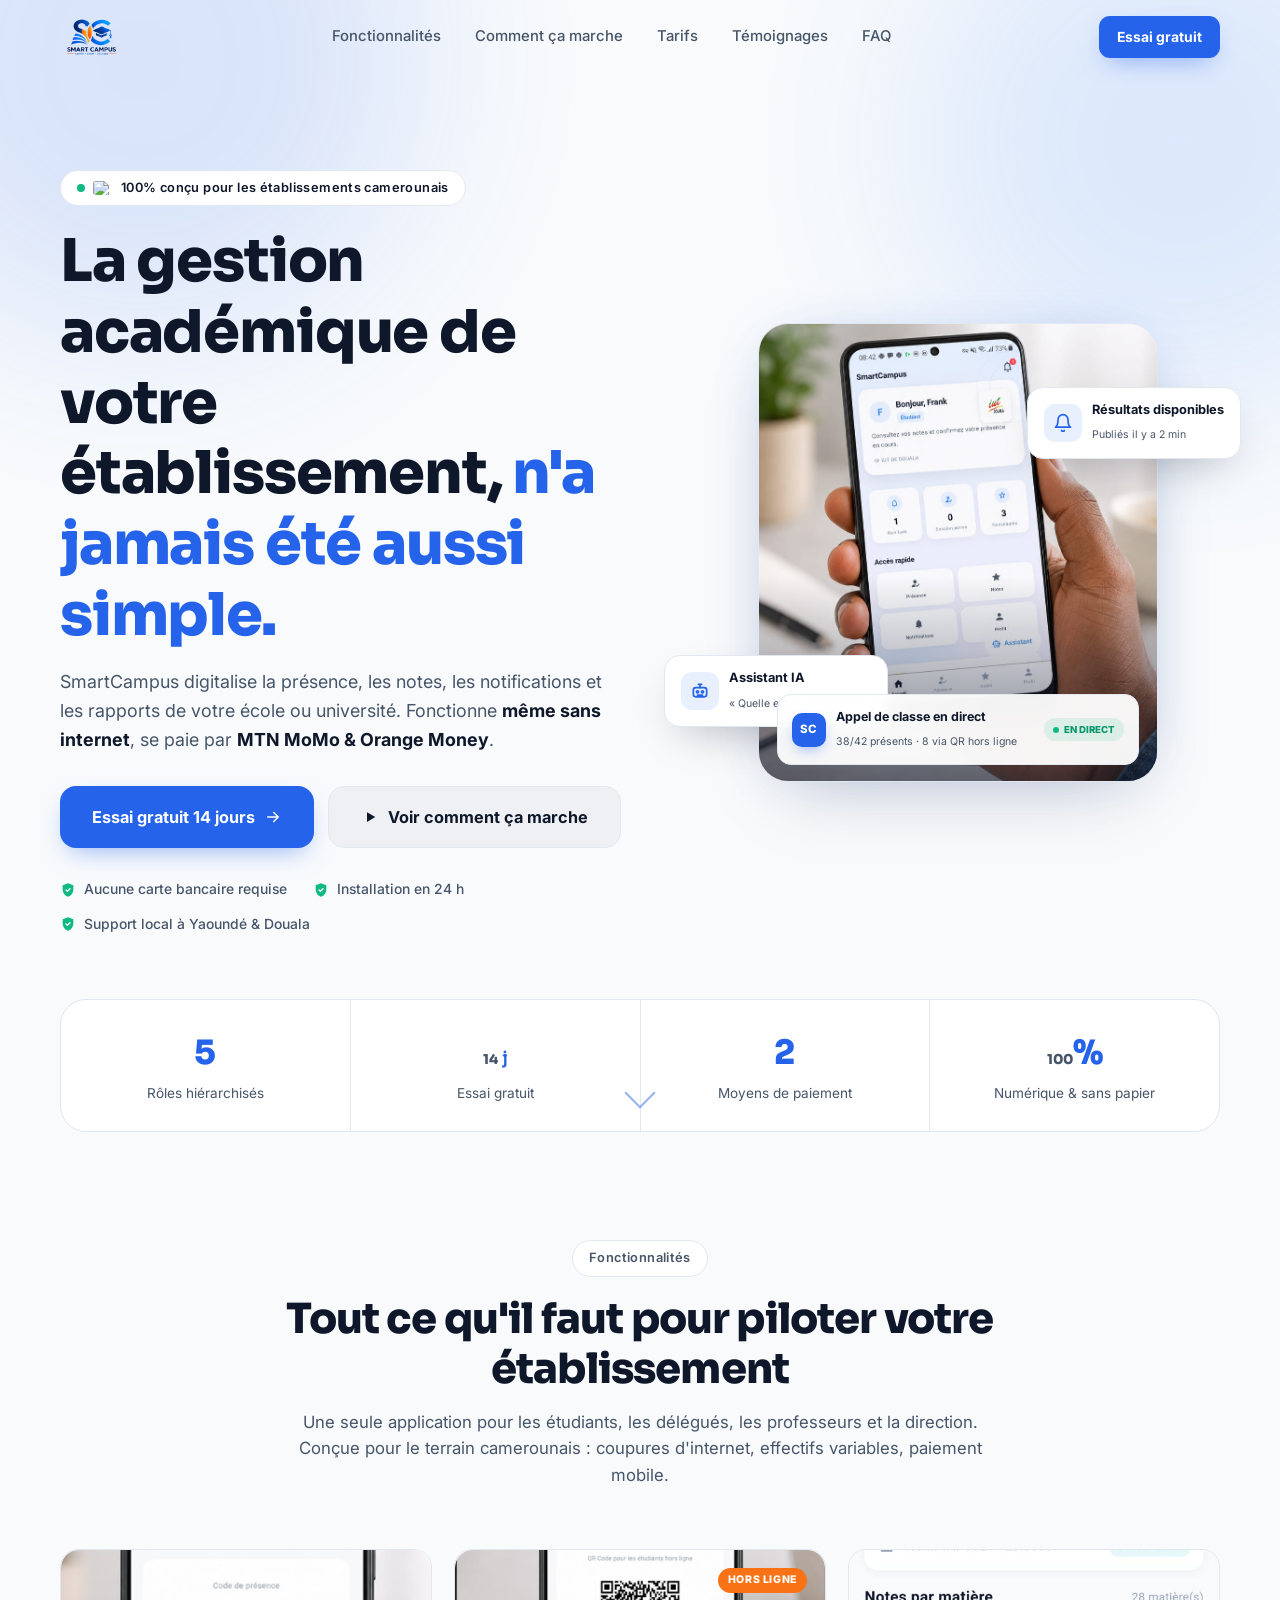
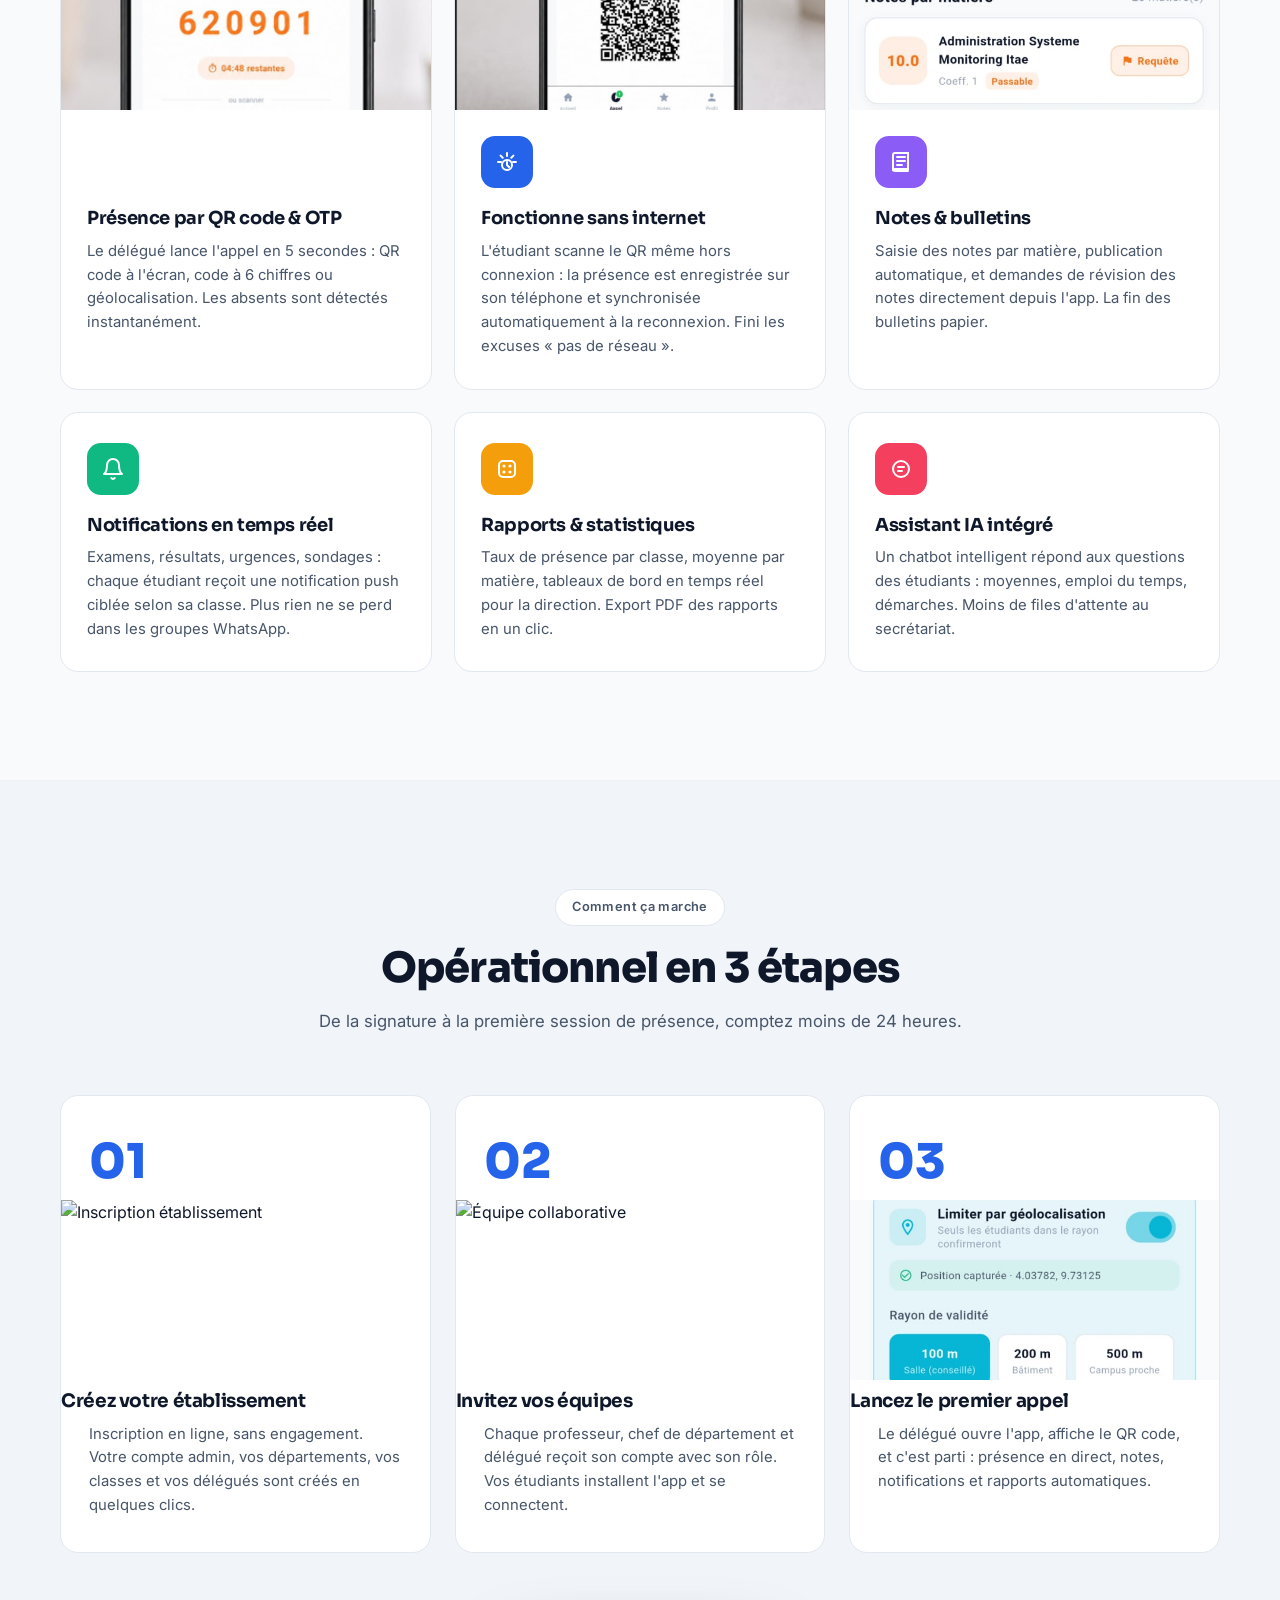
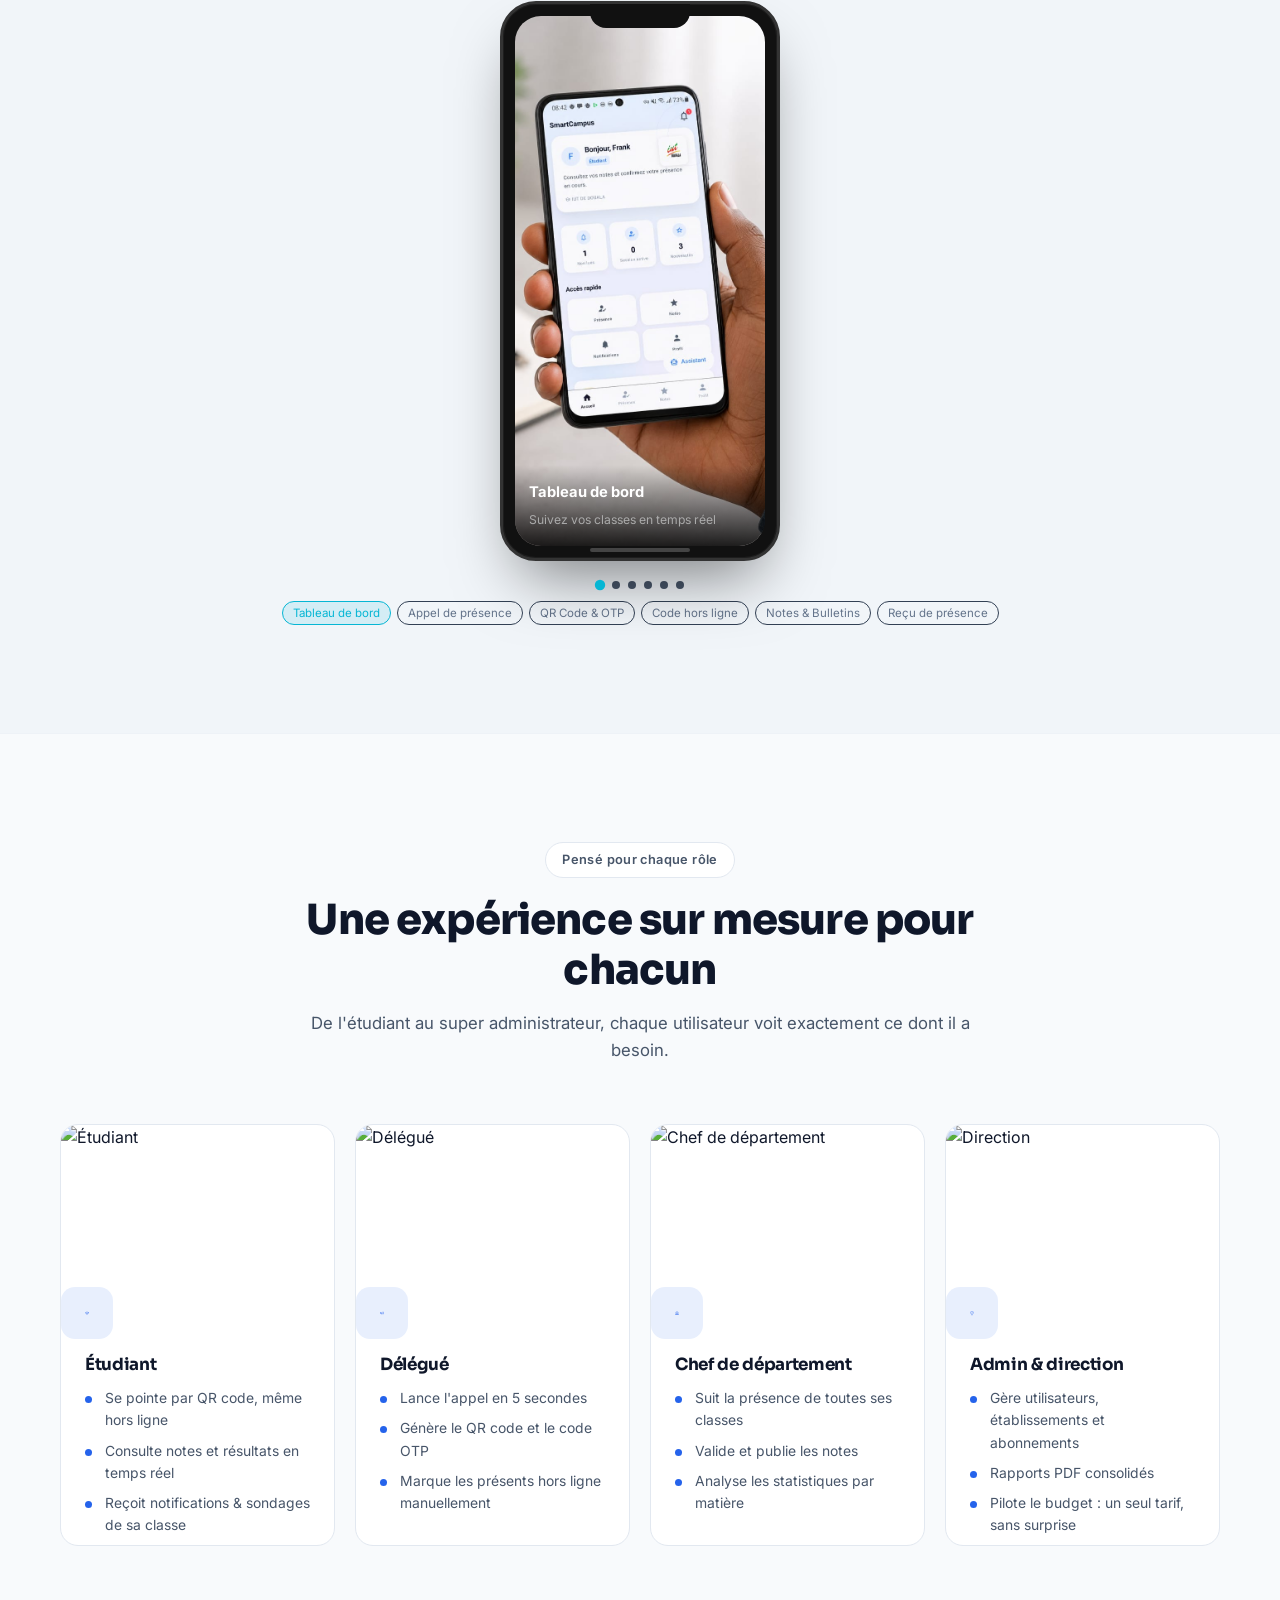
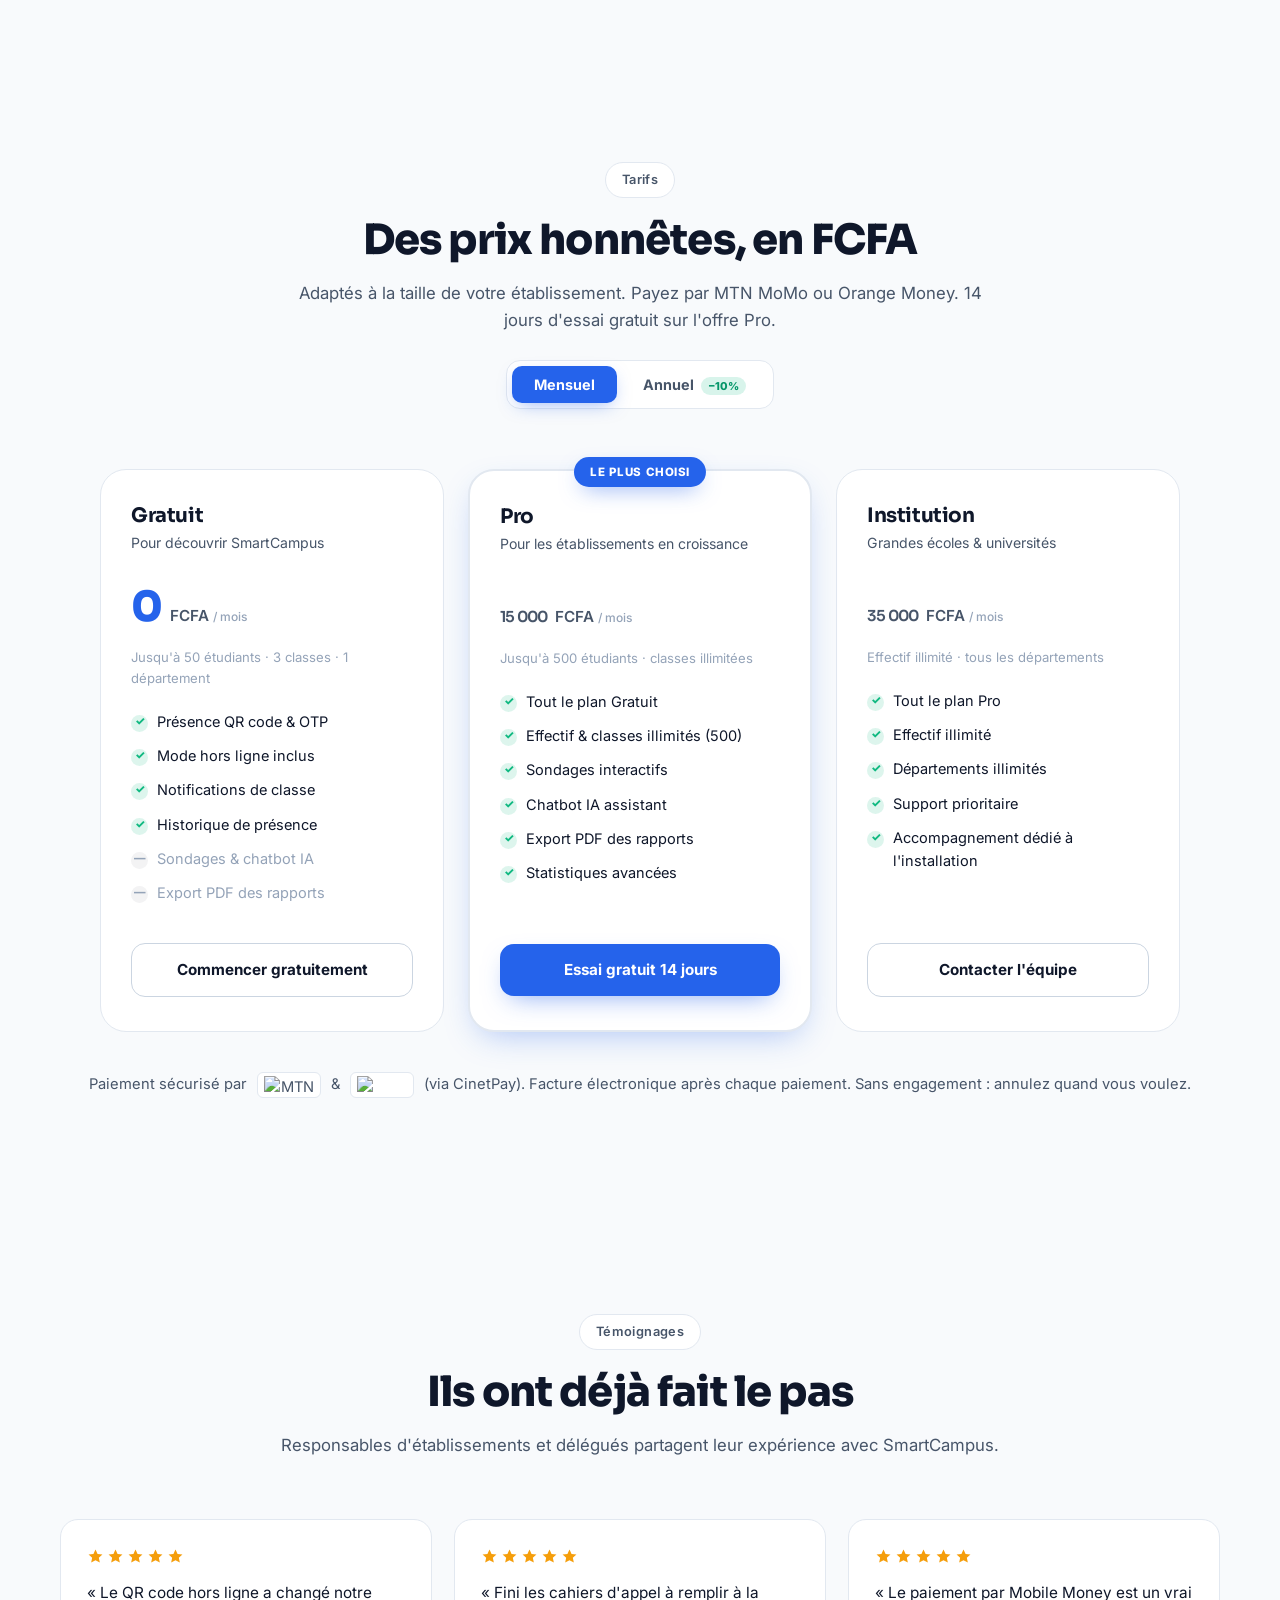
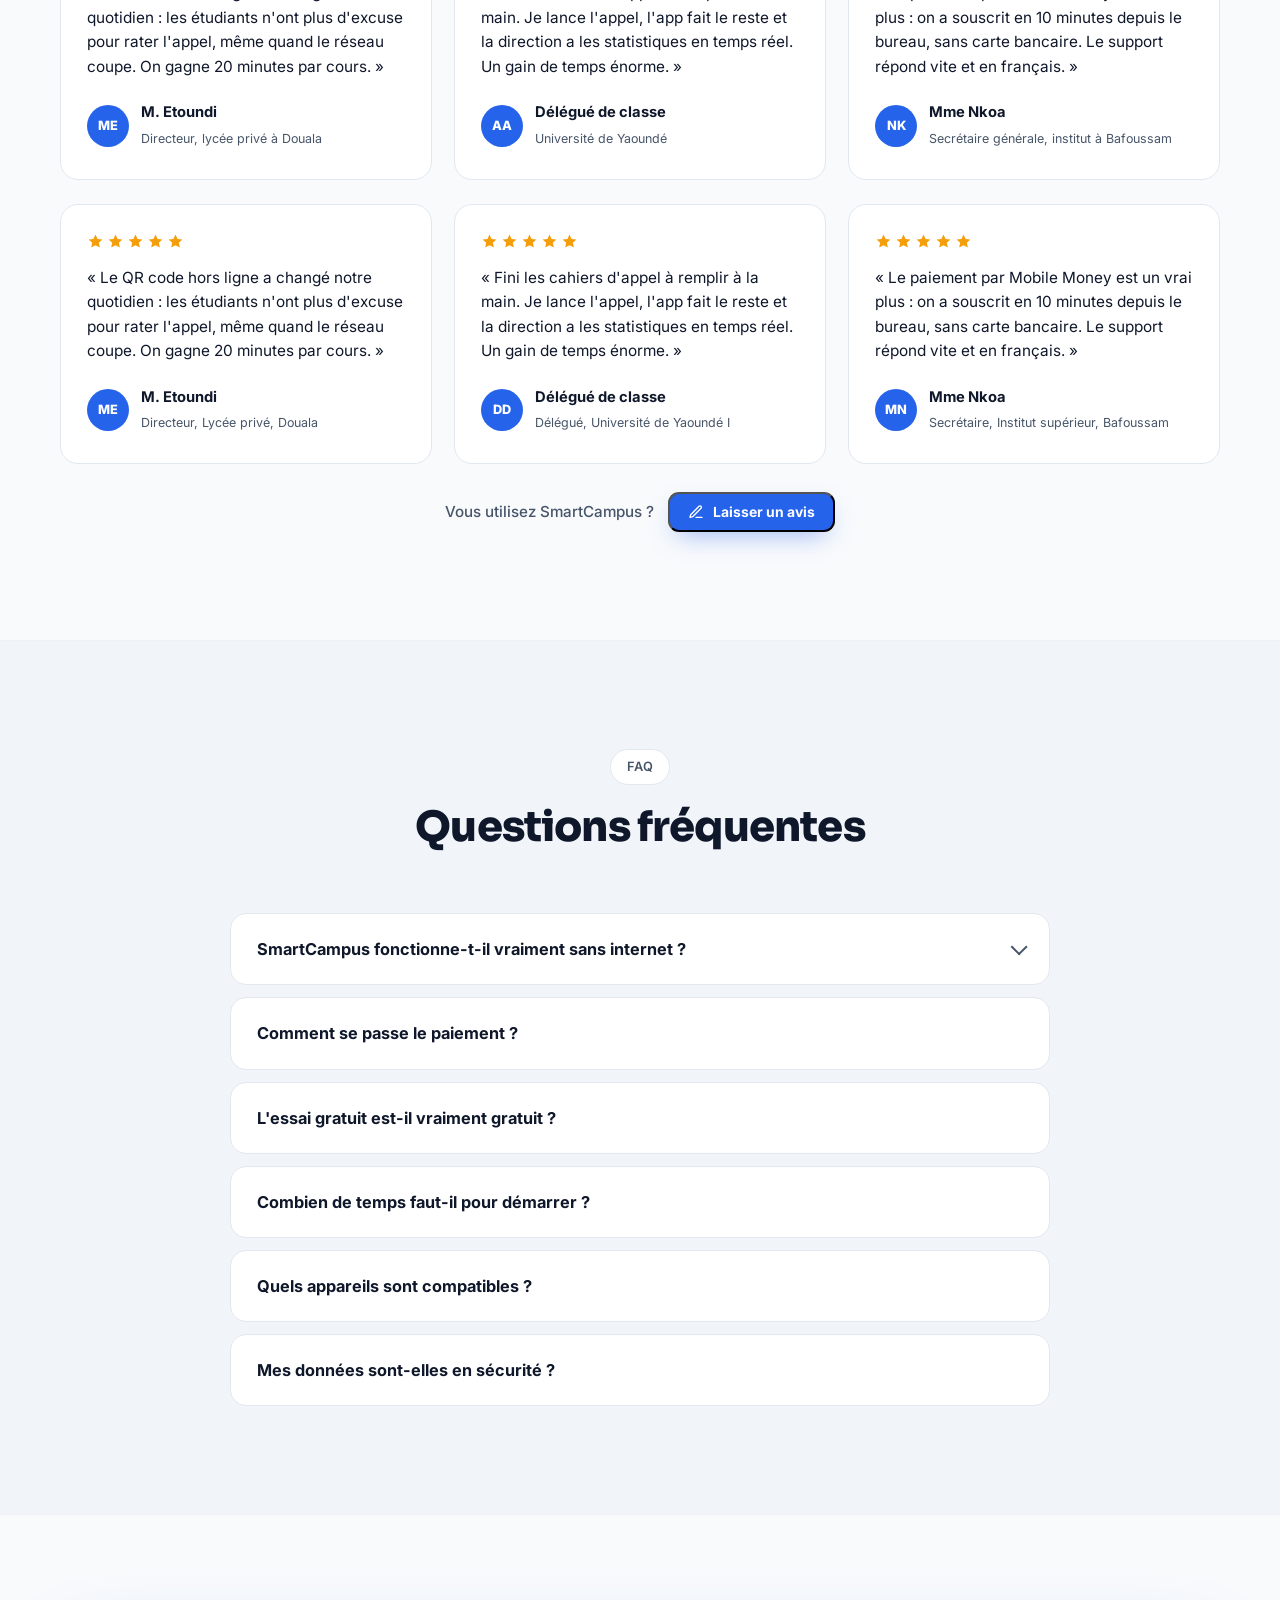
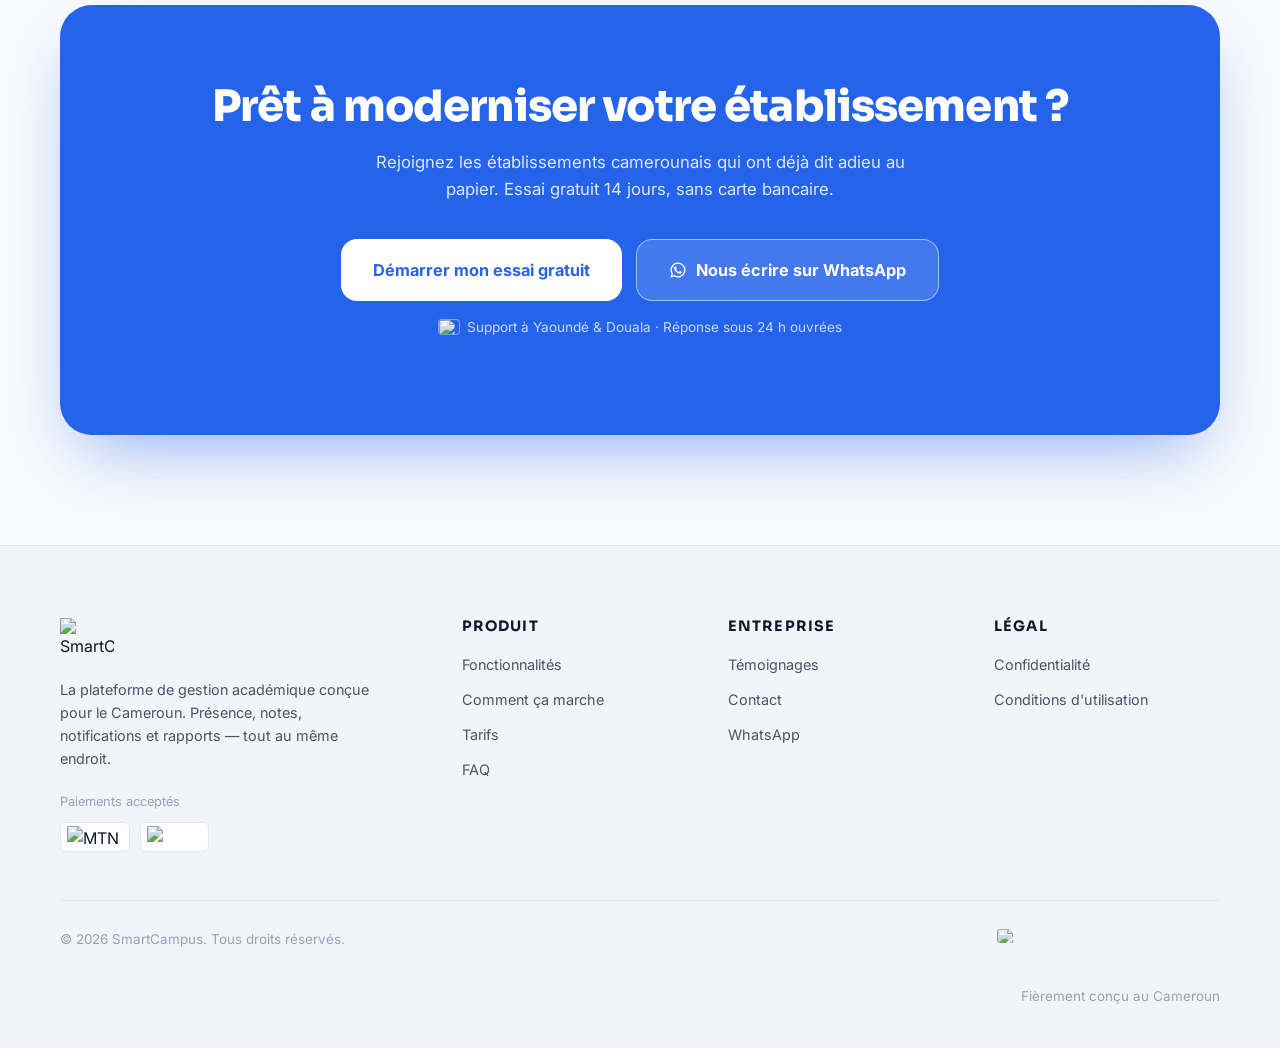
==== commit 4a525816: "feat(demo): add interactive phone mockup with auto-sliding screenshots - Added phone frame mockup wi" ====
--- a/smartcampus-landing/index.html
+++ b/smartcampus-landing/index.html
@@ -14,8 +14,8 @@
   <meta property="og:description" content="Présence par QR code (même hors ligne), notes, notifications, chatbot IA. Essai gratuit 14 jours — paiement MTN MoMo & Orange Money." />
   <meta property="og:locale" content="fr_CM" />
 
-  <!-- Favicon SVG -->
-  <link rel="icon" href="data:image/svg+xml,%3Csvg xmlns='http://www.w3.org/2000/svg' viewBox='0 0 64 64'%3E%3Crect width='64' height='64' rx='14' fill='%2306b6d4'/%3E%3Cpath d='M20 44V20l24 24V20' stroke='white' stroke-width='5' fill='none' stroke-linecap='round' stroke-linejoin='round'/%3E%3C/svg%3E" />
+  <!-- Favicon -->
+  <link rel="icon" type="image/png" href="assets/adapter.png" />
 
   <!-- Google Fonts -->
   <link rel="preconnect" href="https://fonts.googleapis.com" />
@@ -275,6 +275,23 @@
             <h3>Lancez le premier appel</h3>
             <p>Le délégué ouvre l'app, affiche le QR code, et c'est parti : présence en direct, notes, notifications et rapports automatiques.</p>
           </div>
+        </div>
+
+        <!-- Démo interactive téléphone -->
+        <div class="demo-wrap reveal">
+          <div class="demo-phone">
+            <div class="demo-phone__notch"></div>
+            <div class="demo-phone__screen">
+              <img id="demoSlide" src="assets/HOME.jpeg" alt="Démo SmartCampus" class="demo-phone__img" />
+              <div class="demo-phone__caption" id="demoCaption">
+                <strong>Tableau de bord</strong>
+                <span>Suivez vos classes en temps réel</span>
+              </div>
+            </div>
+            <div class="demo-phone__bar"></div>
+          </div>
+          <div class="demo-dots" id="demoDots"></div>
+          <div class="demo-labels" id="demoLabels"></div>
         </div>
       </div>
     </section>
--- a/smartcampus-landing/css/styles.css
+++ b/smartcampus-landing/css/styles.css
@@ -647,6 +647,64 @@
 .show-more-wrap { text-align: center; margin-top: 20px; }
 
 /* ── Formulaire avis (étoiles) ───────────────────────────────── */
+/* ── Démo interactive téléphone ─────────────────────────────── */
+.demo-wrap { display: flex; flex-direction: column; align-items: center; margin-top: 48px; }
+.demo-phone {
+  width: 280px; height: 560px;
+  background: #111; border-radius: 36px;
+  border: 3px solid #333;
+  padding: 12px;
+  position: relative;
+  box-shadow: 0 32px 64px -20px rgba(0,0,0,.5), inset 0 0 0 1px rgba(255,255,255,.05);
+}
+.demo-phone__notch {
+  width: 100px; height: 24px;
+  background: #111; border-radius: 0 0 16px 16px;
+  position: absolute; top: 0; left: 50%; transform: translateX(-50%);
+  z-index: 2;
+}
+.demo-phone__screen {
+  width: 100%; height: 100%; border-radius: 26px; overflow: hidden;
+  background: #000; position: relative;
+}
+.demo-phone__img {
+  width: 100%; height: 100%; object-fit: cover;
+  transition: opacity .6s ease, transform .6s ease;
+}
+.demo-phone__img.is-changing { opacity: 0; transform: scale(1.04); }
+.demo-phone__caption {
+  position: absolute; bottom: 0; left: 0; right: 0;
+  padding: 16px 14px 14px;
+  background: linear-gradient(transparent, rgba(0,0,0,.85));
+  color: #fff;
+  transition: opacity .4s;
+}
+.demo-phone__caption strong { display: block; font-size: .92rem; margin-bottom: 2px; }
+.demo-phone__caption span { font-size: .76rem; color: #aaa; }
+.demo-phone__bar {
+  width: 100px; height: 4px; border-radius: 2px;
+  background: #444; position: absolute; bottom: 6px; left: 50%; transform: translateX(-50%);
+}
+.demo-dots { display: flex; gap: 8px; margin-top: 20px; }
+.demo-dot {
+  width: 8px; height: 8px; border-radius: 50%; background: #475569;
+  border: none; cursor: pointer; transition: background .25s, transform .25s;
+  padding: 0;
+}
+.demo-dot.is-active { background: #06b6d4; transform: scale(1.3); }
+.demo-labels { display: flex; gap: 6px; margin-top: 12px; flex-wrap: wrap; justify-content: center; }
+.demo-label {
+  font-size: .72rem; color: #64748b; padding: 4px 10px;
+  border-radius: 20px; border: 1px solid #334155;
+  cursor: pointer; transition: all .25s; background: transparent;
+}
+.demo-label.is-active { background: rgba(6,182,212,.12); color: #06b6d4; border-color: #06b6d4; }
+.demo-label:hover { border-color: #06b6d4; }
+
+@media (max-width: 600px) {
+  .demo-phone { width: 220px; height: 440px; }
+}
+
 .review-stars { display: flex; gap: 6px; }
 .star-btn {
   background: none; border: none; cursor: pointer; padding: 2px;
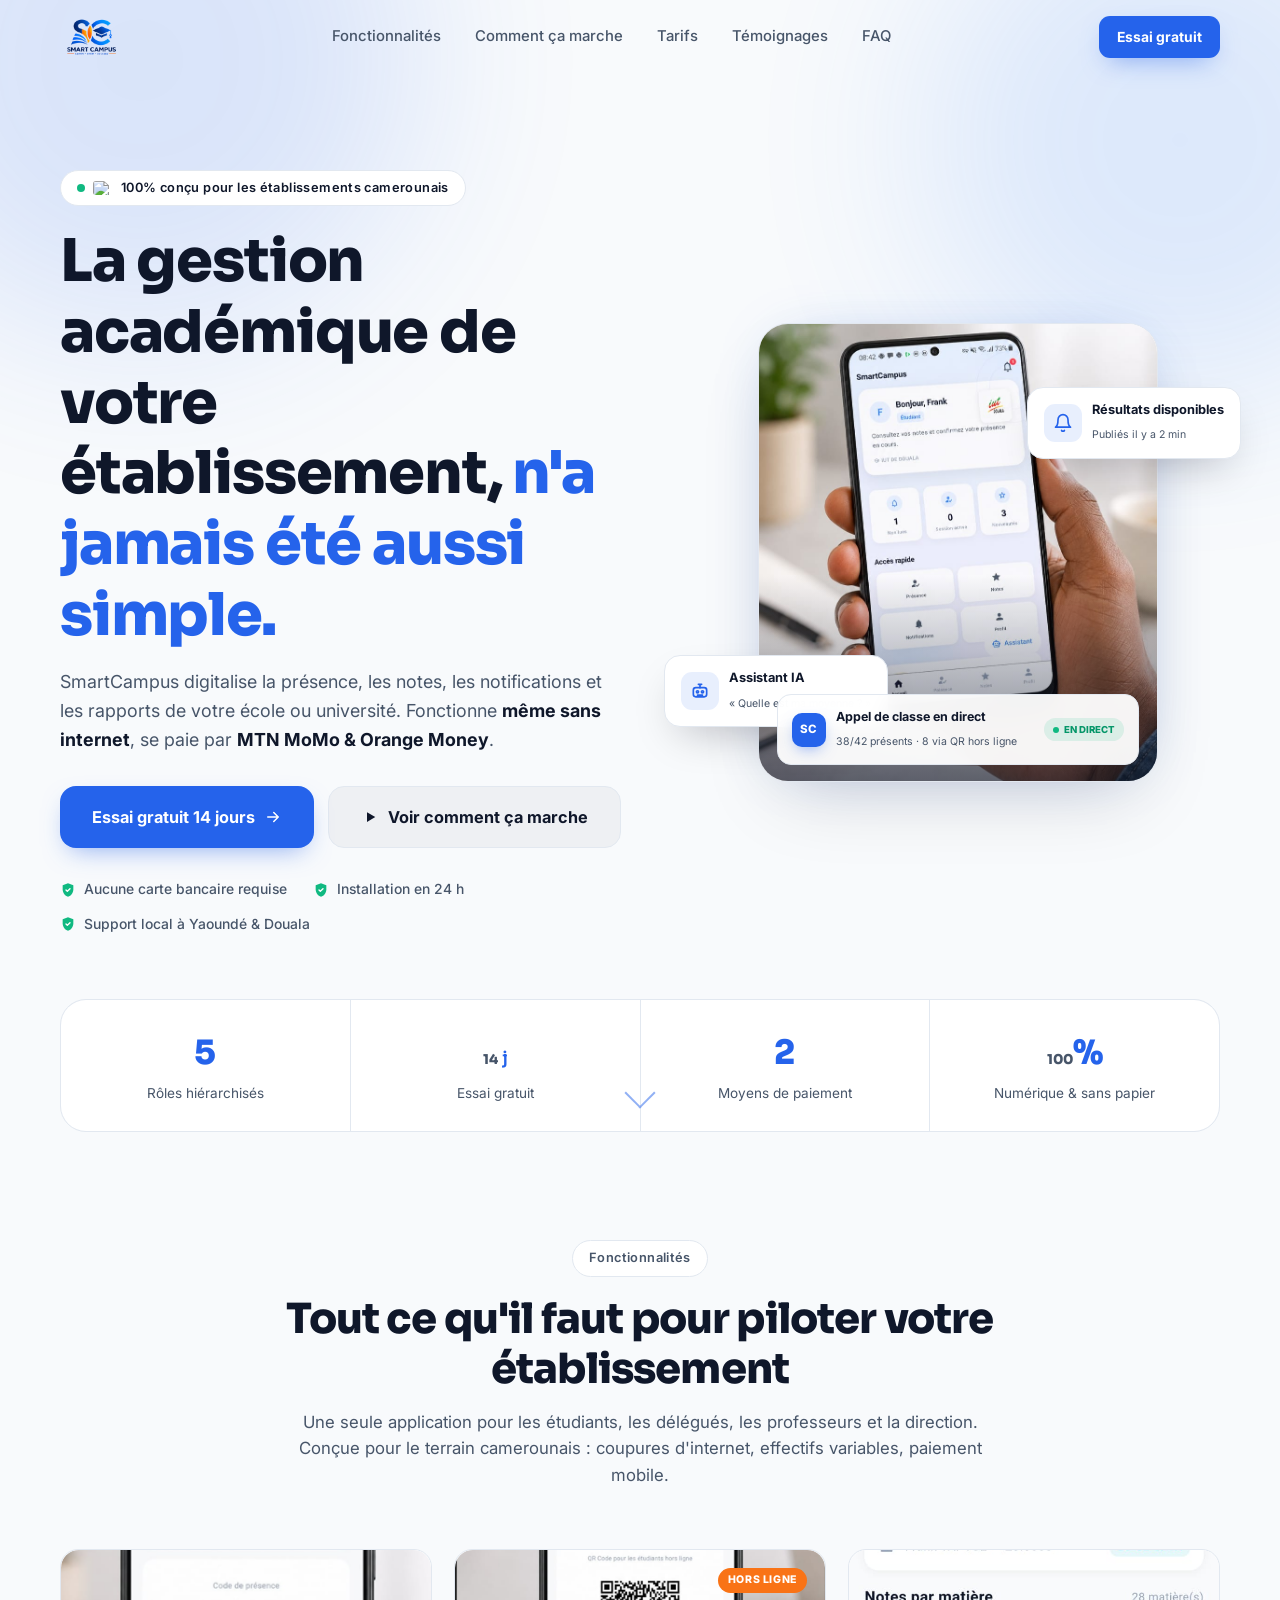
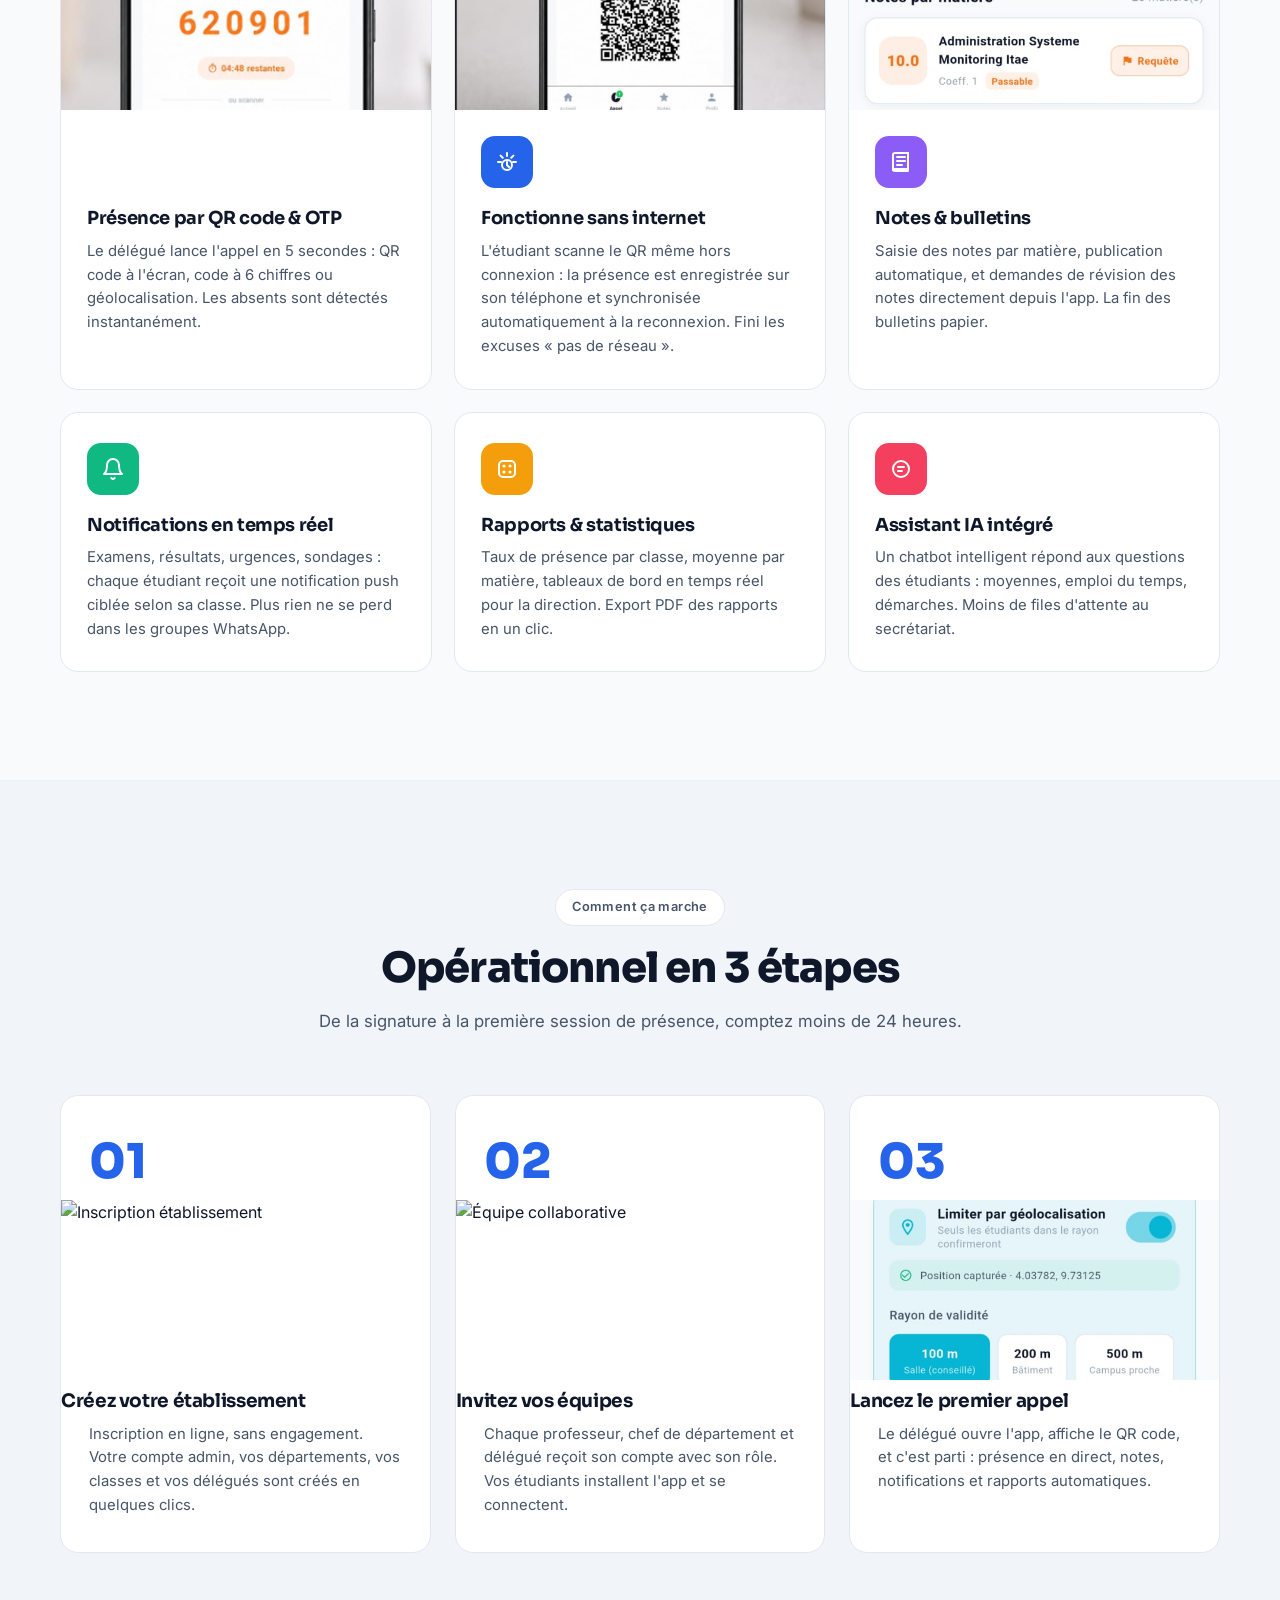
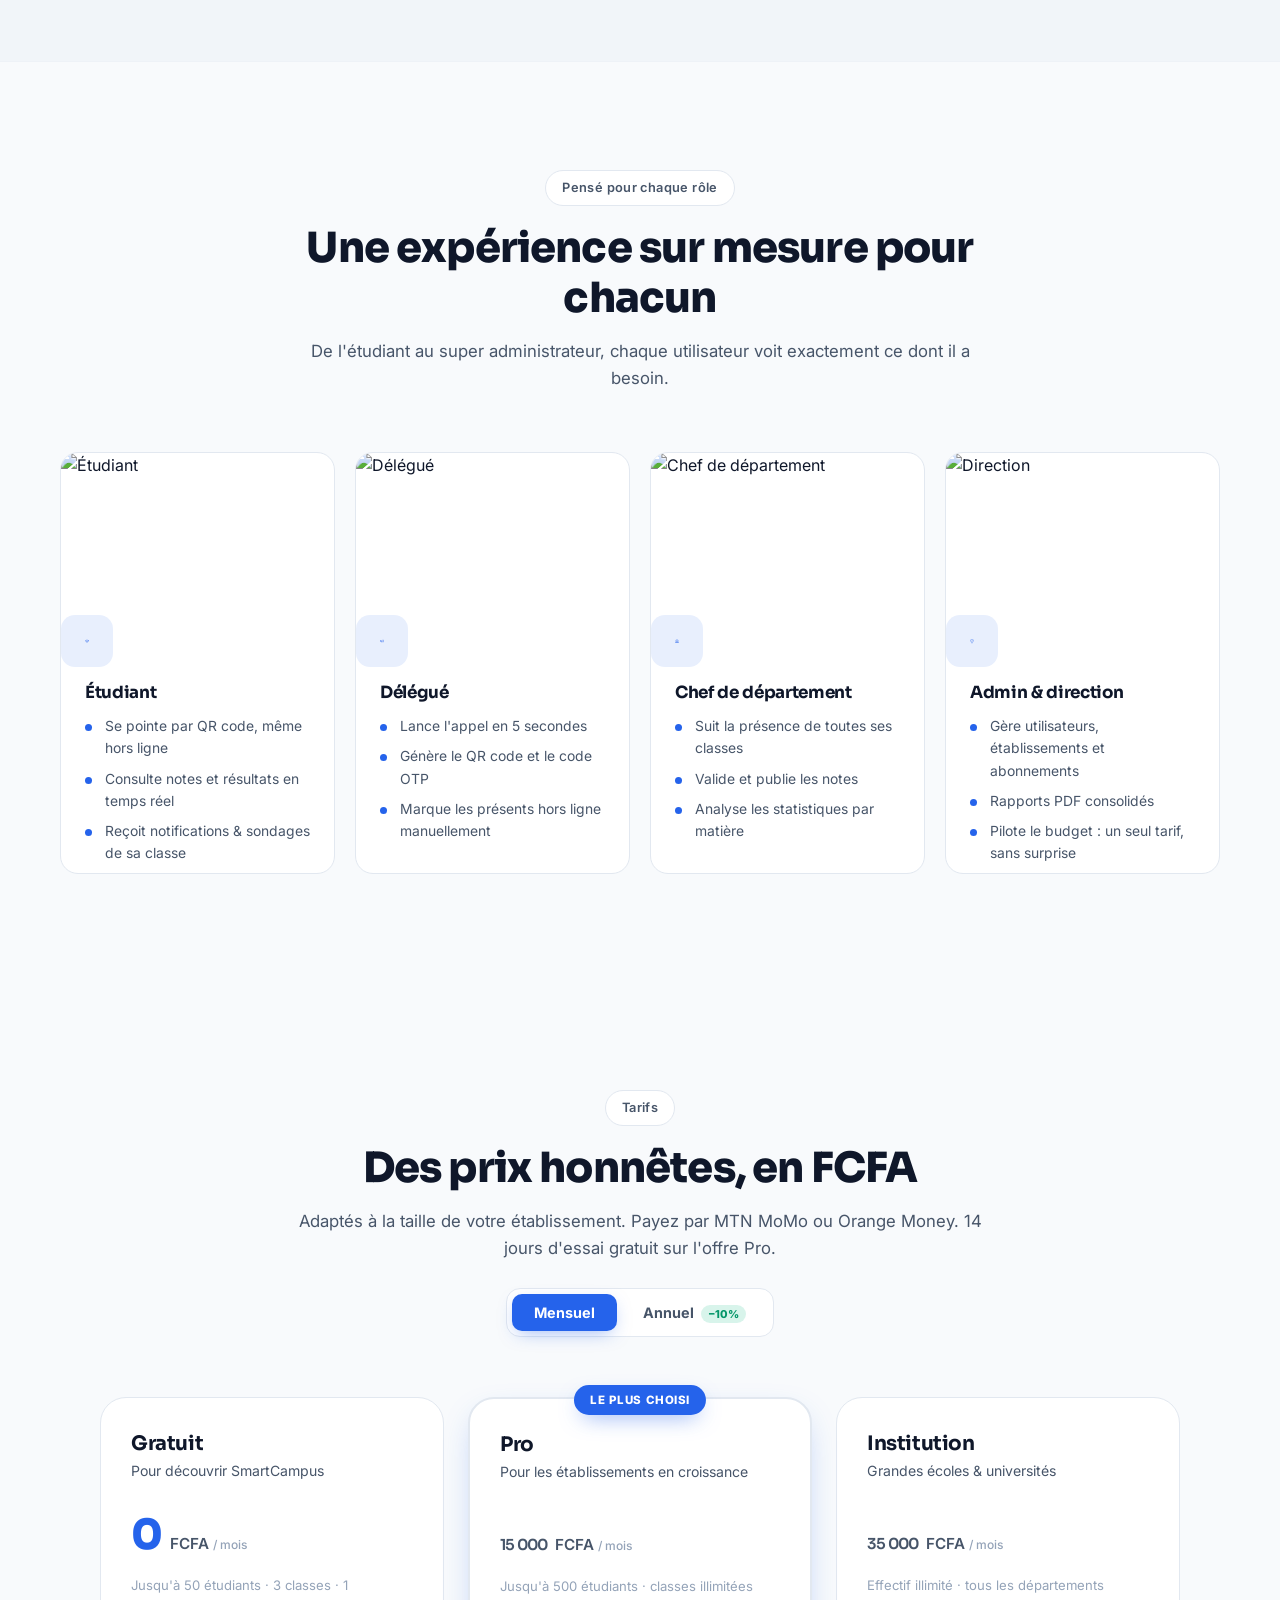
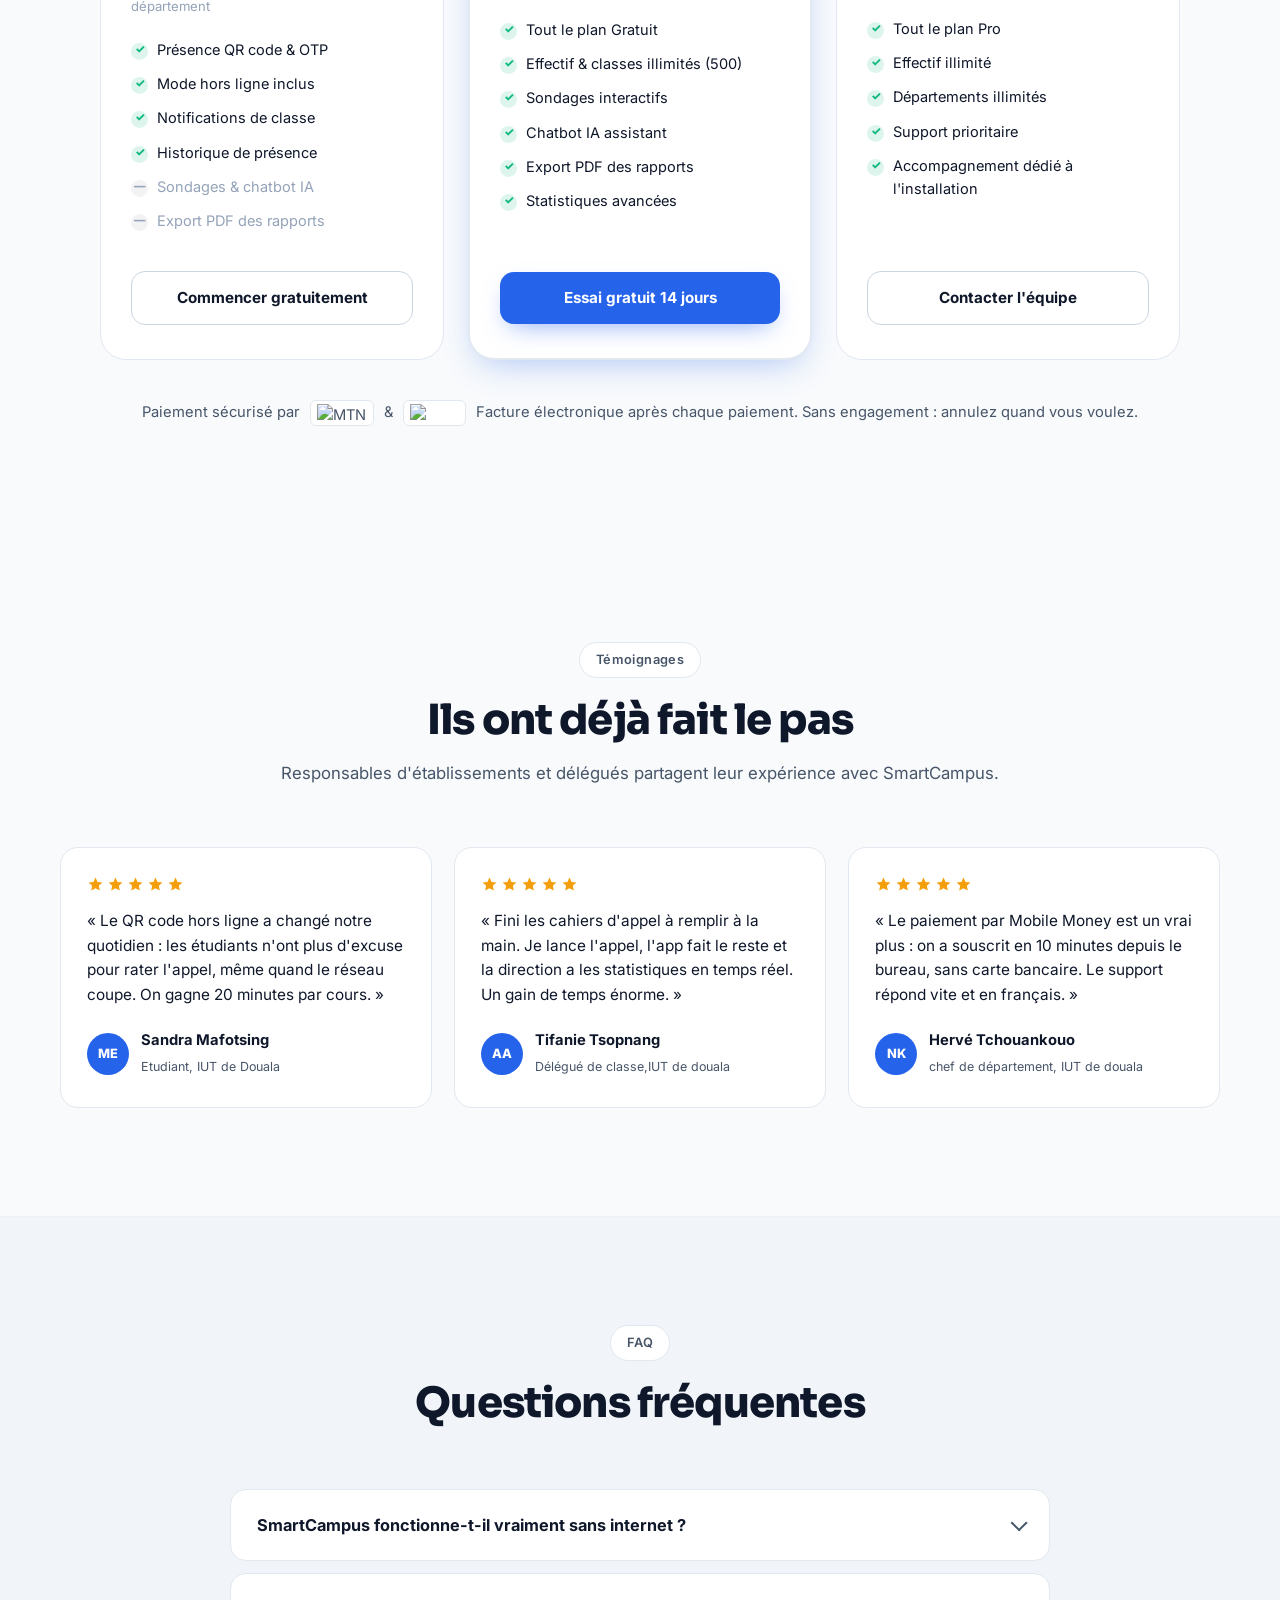
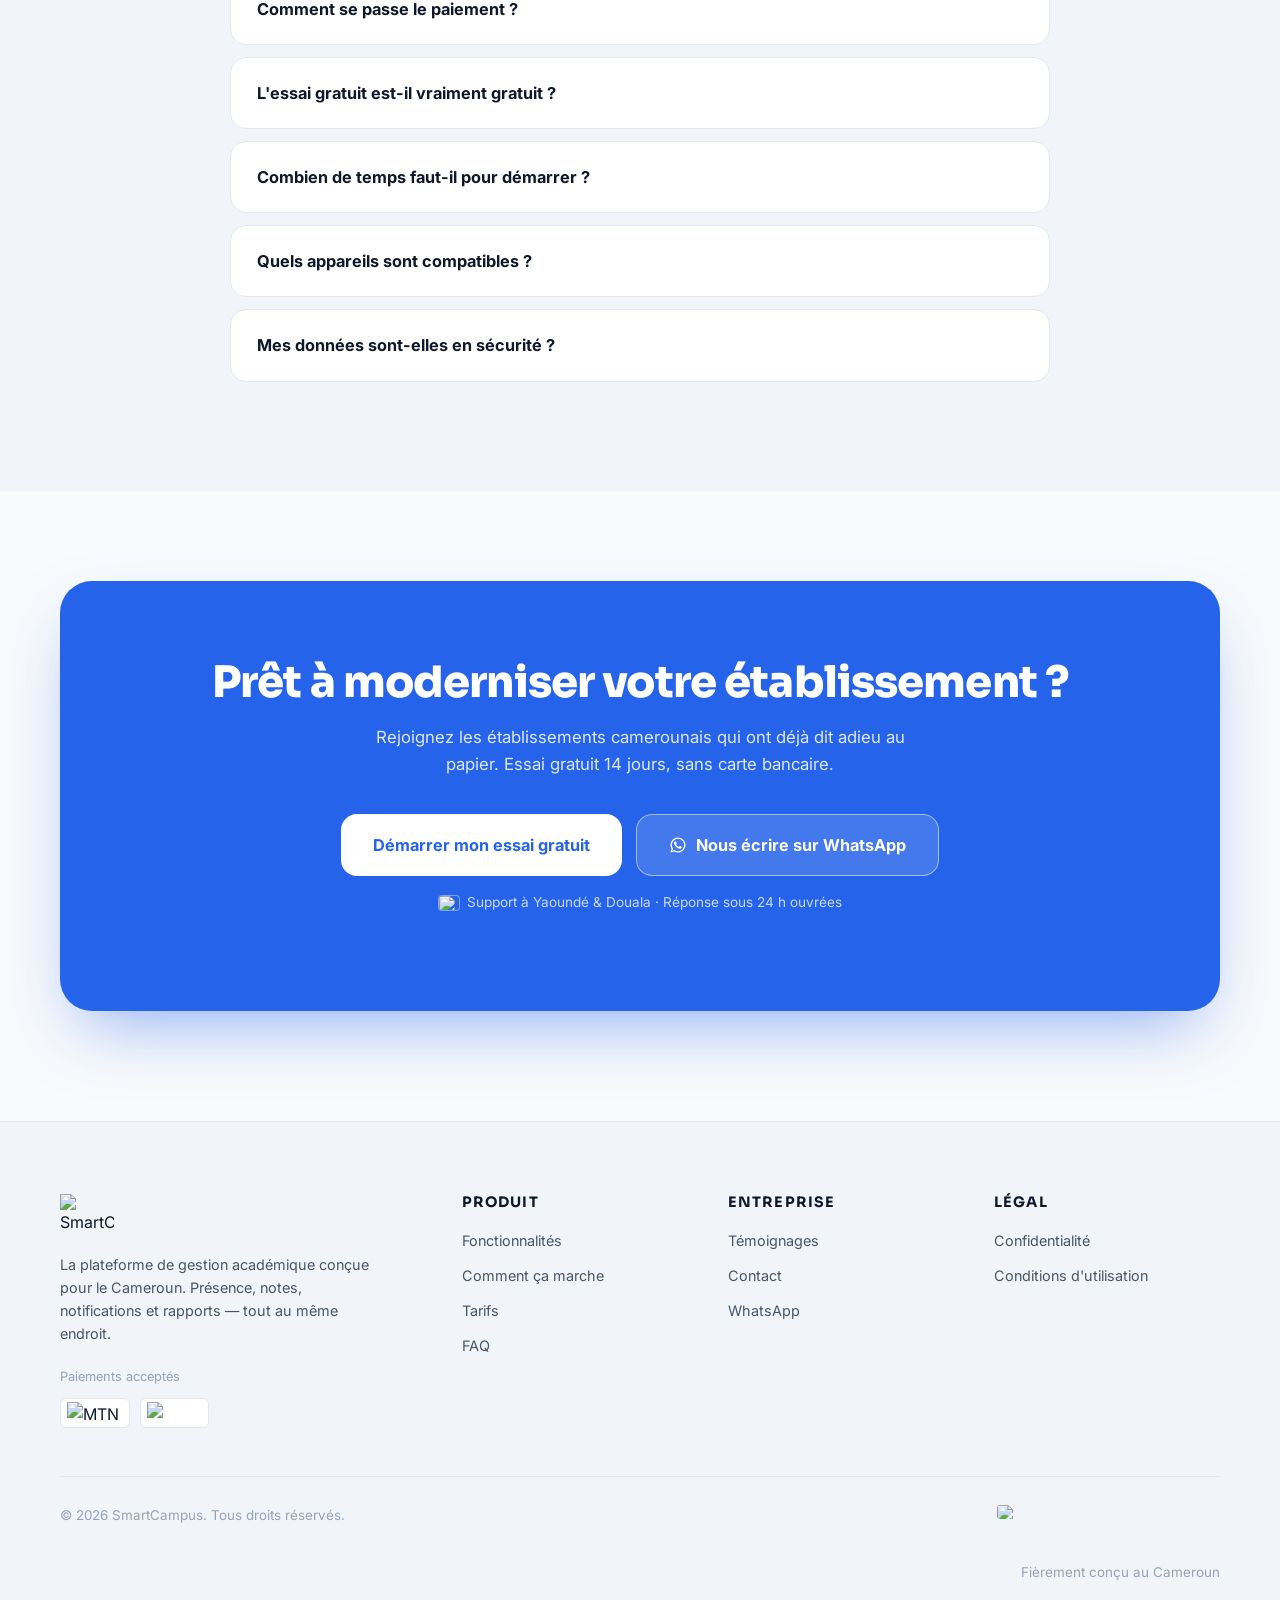
==== commit 631870e4: "fix des témoignages" ====
--- a/smartcampus-landing/index.html
+++ b/smartcampus-landing/index.html
@@ -14,8 +14,8 @@
   <meta property="og:description" content="Présence par QR code (même hors ligne), notes, notifications, chatbot IA. Essai gratuit 14 jours — paiement MTN MoMo & Orange Money." />
   <meta property="og:locale" content="fr_CM" />
 
-  <!-- Favicon -->
-  <link rel="icon" type="image/png" href="assets/adapter.png" />
+  <!-- Favicon SVG -->
+  <link rel="icon" href="data:image/svg+xml,%3Csvg xmlns='http://www.w3.org/2000/svg' viewBox='0 0 64 64'%3E%3Crect width='64' height='64' rx='14' fill='%2306b6d4'/%3E%3Cpath d='M20 44V20l24 24V20' stroke='white' stroke-width='5' fill='none' stroke-linecap='round' stroke-linejoin='round'/%3E%3C/svg%3E" />
 
   <!-- Google Fonts -->
   <link rel="preconnect" href="https://fonts.googleapis.com" />
@@ -276,23 +276,6 @@
             <p>Le délégué ouvre l'app, affiche le QR code, et c'est parti : présence en direct, notes, notifications et rapports automatiques.</p>
           </div>
         </div>
-
-        <!-- Démo interactive téléphone -->
-        <div class="demo-wrap reveal">
-          <div class="demo-phone">
-            <div class="demo-phone__notch"></div>
-            <div class="demo-phone__screen">
-              <img id="demoSlide" src="assets/HOME.jpeg" alt="Démo SmartCampus" class="demo-phone__img" />
-              <div class="demo-phone__caption" id="demoCaption">
-                <strong>Tableau de bord</strong>
-                <span>Suivez vos classes en temps réel</span>
-              </div>
-            </div>
-            <div class="demo-phone__bar"></div>
-          </div>
-          <div class="demo-dots" id="demoDots"></div>
-          <div class="demo-labels" id="demoLabels"></div>
-        </div>
       </div>
     </section>
 
@@ -431,7 +414,7 @@
           <img class="pay-logo" src="https://upload.wikimedia.org/wikipedia/commons/a/af/MTN_Logo.svg" alt="MTN Mobile Money" width="72" height="26" loading="lazy" />
           <span>&amp;</span>
           <img class="pay-logo" src="https://upload.wikimedia.org/wikipedia/commons/1/19/Logo_Orange_Money.svg" alt="Orange Money" width="72" height="26" loading="lazy" />
-          <span>(via CinetPay). Facture électronique après chaque paiement. Sans engagement : annulez quand vous voulez.</span>
+          <span>Facture électronique après chaque paiement. Sans engagement : annulez quand vous voulez.</span>
         </p>
       </div>
     </section>
@@ -454,8 +437,8 @@
             <figcaption>
               <span class="testimonial__avatar">ME</span>
               <div>
-                <strong>M. Etoundi</strong>
-                <small>Directeur, lycée privé à Douala</small>
+                <strong>Sandra Mafotsing</strong>
+                <small>Etudiant, IUT de Douala</small>
               </div>
             </figcaption>
           </figure>
@@ -468,8 +451,8 @@
             <figcaption>
               <span class="testimonial__avatar">AA</span>
               <div>
-                <strong>Délégué de classe</strong>
-                <small>Université de Yaoundé</small>
+                <strong>Tifanie Tsopnang</strong>
+                <small>Délégué de classe,IUT de douala</small>
               </div>
             </figcaption>
           </figure>
@@ -482,94 +465,14 @@
             <figcaption>
               <span class="testimonial__avatar">NK</span>
               <div>
-                <strong>Mme Nkoa</strong>
-                <small>Secrétaire générale, institut à Bafoussam</small>
+                <strong>Hervé Tchouankouo</strong>
+                <small>chef de département, IUT de douala</small>
               </div>
             </figcaption>
           </figure>
         </div>
-
-        <!-- Avis utilisateurs (localStorage) -->
-        <div id="userReviews" class="testimonials testimonials--user"></div>
-        <div id="showMoreWrap" class="show-more-wrap" hidden>
-          <button id="showMoreBtn" class="btn btn--outline btn--sm">Voir plus d'avis</button>
-        </div>
-
-        <div class="review-cta reveal">
-          <p>Vous utilisez SmartCampus ?</p>
-          <button id="openReviewBtn" class="btn btn--primary btn--sm">
-            <svg viewBox="0 0 24 24" width="16" height="16" fill="none" stroke="currentColor" stroke-width="2" stroke-linecap="round" stroke-linejoin="round"><path d="M12 20h9"/><path d="M16.5 3.5a2.121 2.121 0 0 1 3 3L7 19l-4 1 1-4L16.5 3.5z"/></svg>
-            Laisser un avis
-          </button>
-        </div>
       </div>
     </section>
-
-    <!-- ═══════════ MODAL AVIS ═══════════ -->
-    <div class="modal" id="reviewModal" role="dialog" aria-modal="true" aria-labelledby="reviewTitle">
-      <div class="modal__overlay" data-close-review></div>
-      <div class="modal__dialog">
-        <button type="button" class="modal__close" data-close-review aria-label="Fermer">
-          <svg viewBox="0 0 24 24" width="22" height="22" fill="none"><path d="M6 6l12 12M18 6L6 18" stroke="currentColor" stroke-width="2" stroke-linecap="round"/></svg>
-        </button>
-        <div id="reviewFormView">
-          <h3 class="lead__title" id="reviewTitle">Partagez votre expérience</h3>
-          <p class="lead__sub">Votre avis aide d'autres établissements à découvrir SmartCampus.</p>
-          <form id="reviewForm" novalidate>
-            <div class="lead__row">
-              <div class="lead__field">
-                <label for="reviewNom">Nom <em>*</em></label>
-                <input id="reviewNom" name="nom" type="text" required placeholder="Ex: M. Kamga" maxlength="80" />
-              </div>
-              <div class="lead__field">
-                <label for="reviewEtab">Établissement <em>*</em></label>
-                <input id="reviewEtab" name="etablissement" type="text" required placeholder="Ex: Université de Douala" maxlength="100" />
-              </div>
-            </div>
-            <div class="lead__field">
-              <label for="reviewRole">Votre rôle <em>*</em></label>
-              <select id="reviewRole" name="role" required>
-                <option value="">Choisir...</option>
-                <option value="Directeur">Directeur / Chef d'établissement</option>
-                <option value="Chef de département">Chef de département</option>
-                <option value="Professeur">Professeur</option>
-                <option value="Délégué">Délégué de classe</option>
-                <option value="Secrétaire">Secrétaire / Administration</option>
-                <option value="Étudiant">Étudiant</option>
-              </select>
-            </div>
-            <div class="lead__field">
-              <label>Note <em>*</em></label>
-              <div id="reviewStars" class="review-stars" role="radiogroup" aria-label="Note">
-                <button type="button" class="star-btn" data-star="1" aria-label="1 étoile"><svg viewBox="0 0 24 24" width="24" height="24" fill="currentColor"><path d="M12 2l2.9 6.3 6.9.8-5.1 4.7 1.4 6.8L12 17.2l-6.1 3.4 1.4-6.8L2.2 9.1l6.9-.8L12 2z"/></svg></button>
-                <button type="button" class="star-btn" data-star="2" aria-label="2 étoiles"><svg viewBox="0 0 24 24" width="24" height="24" fill="currentColor"><path d="M12 2l2.9 6.3 6.9.8-5.1 4.7 1.4 6.8L12 17.2l-6.1 3.4 1.4-6.8L2.2 9.1l6.9-.8L12 2z"/></svg></button>
-                <button type="button" class="star-btn" data-star="3" aria-label="3 étoiles"><svg viewBox="0 0 24 24" width="24" height="24" fill="currentColor"><path d="M12 2l2.9 6.3 6.9.8-5.1 4.7 1.4 6.8L12 17.2l-6.1 3.4 1.4-6.8L2.2 9.1l6.9-.8L12 2z"/></svg></button>
-                <button type="button" class="star-btn" data-star="4" aria-label="4 étoiles"><svg viewBox="0 0 24 24" width="24" height="24" fill="currentColor"><path d="M12 2l2.9 6.3 6.9.8-5.1 4.7 1.4 6.8L12 17.2l-6.1 3.4 1.4-6.8L2.2 9.1l6.9-.8L12 2z"/></svg></button>
-                <button type="button" class="star-btn" data-star="5" aria-label="5 étoiles"><svg viewBox="0 0 24 24" width="24" height="24" fill="currentColor"><path d="M12 2l2.9 6.3 6.9.8-5.1 4.7 1.4 6.8L12 17.2l-6.1 3.4 1.4-6.8L2.2 9.1l6.9-.8L12 2z"/></svg></button>
-              </div>
-              <input type="hidden" id="reviewNote" name="note" value="" />
-            </div>
-            <div class="lead__field">
-              <label for="reviewMessage">Votre avis <em>*</em></label>
-              <textarea id="reviewMessage" name="message" rows="3" required placeholder="Décrivez votre expérience avec SmartCampus..." maxlength="500"></textarea>
-            </div>
-            <p class="lead__error" id="reviewError" role="alert" hidden></p>
-            <button type="submit" class="btn btn--primary btn--block btn--lg" id="reviewSubmit">
-              <span class="lead__submit-label">Publier mon avis</span>
-              <span class="lead__spinner" aria-hidden="true" hidden></span>
-            </button>
-          </form>
-        </div>
-        <div id="reviewSuccessView" hidden>
-          <div class="lead__check" aria-hidden="true">
-            <svg viewBox="0 0 24 24" width="34" height="34" fill="none"><circle cx="12" cy="12" r="10" fill="currentColor"/><path d="M8 12.5l2.5 2.5L16 9.5" stroke="#fff" stroke-width="2.4" stroke-linecap="round" stroke-linejoin="round"/></svg>
-          </div>
-          <h3 class="lead__title">Merci pour votre avis !</h3>
-          <p class="lead__success-text">Il apparaîtra dans la section témoignages.</p>
-          <button type="button" class="btn btn--primary" data-close-review>Fermer</button>
-        </div>
-      </div>
-    </div>
 
     <!-- ═══════════ FAQ ═══════════ -->
     <section class="section section--dark" id="faq">
